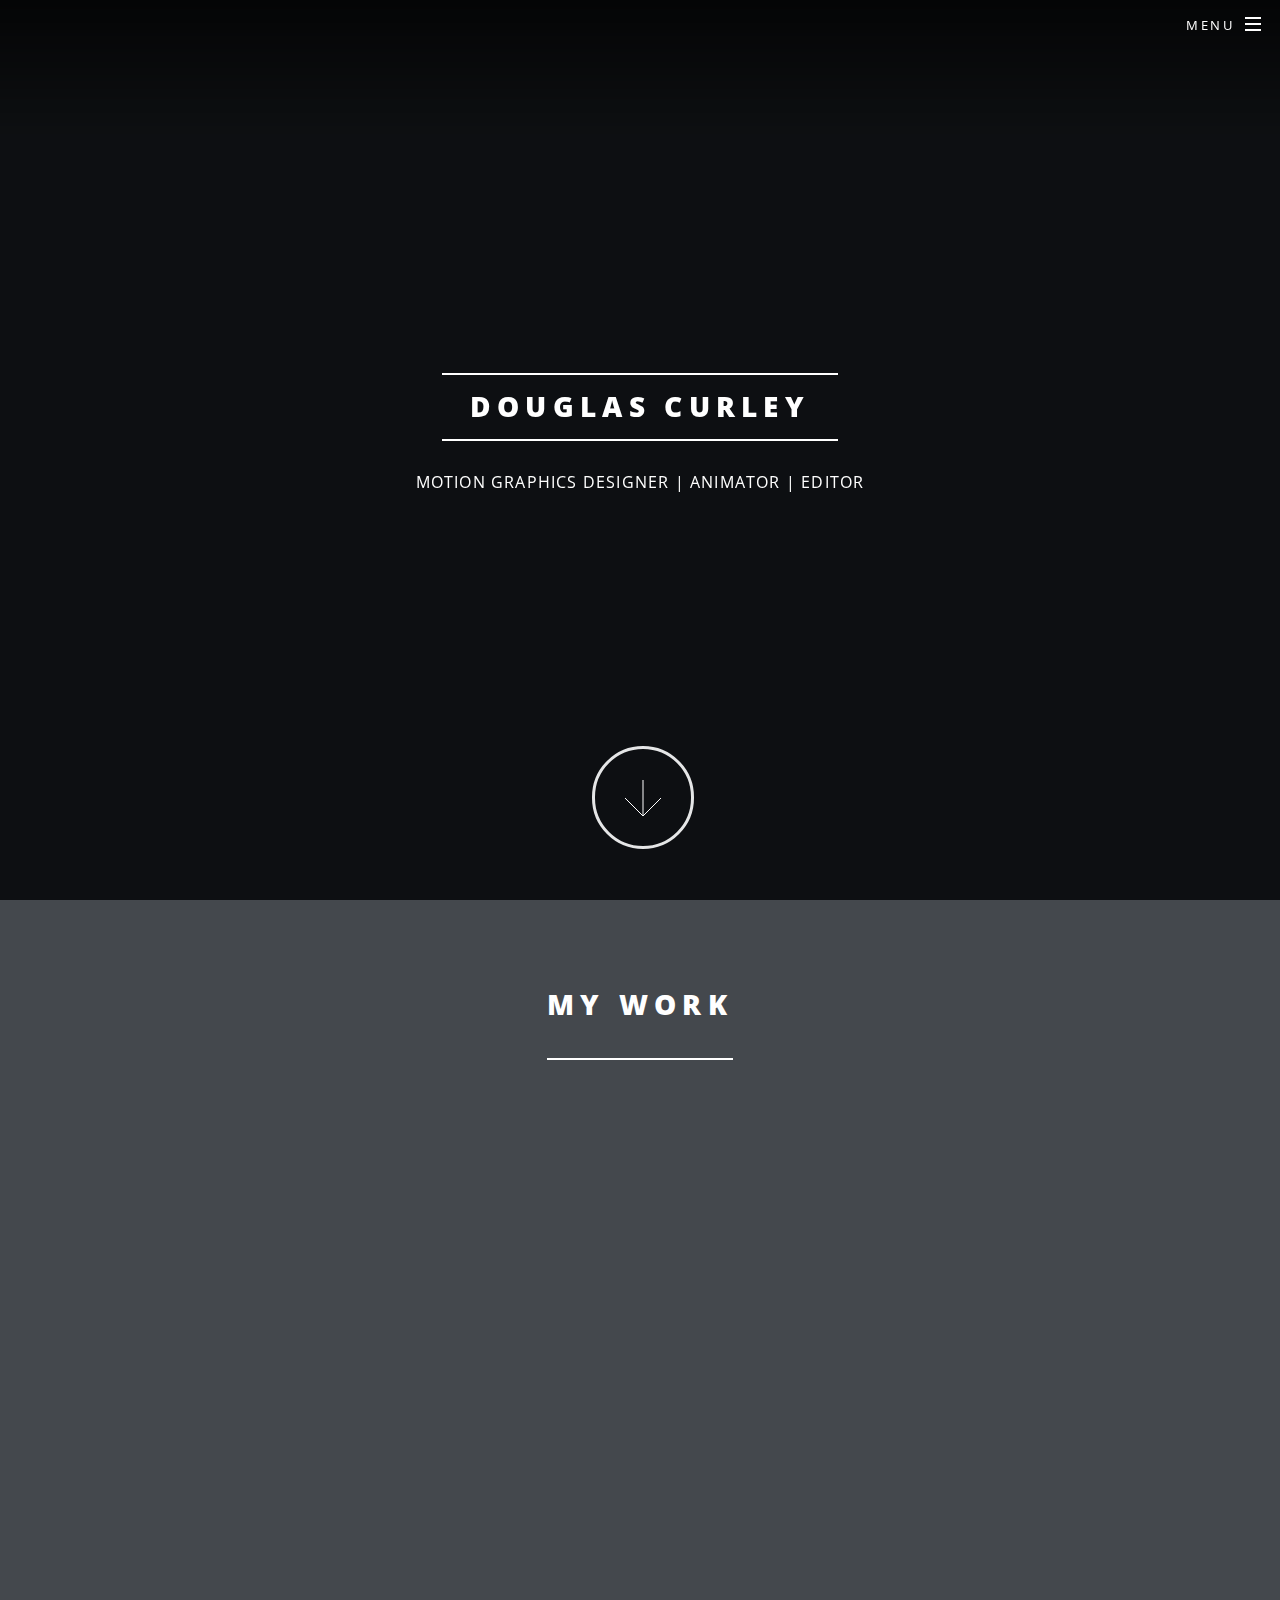
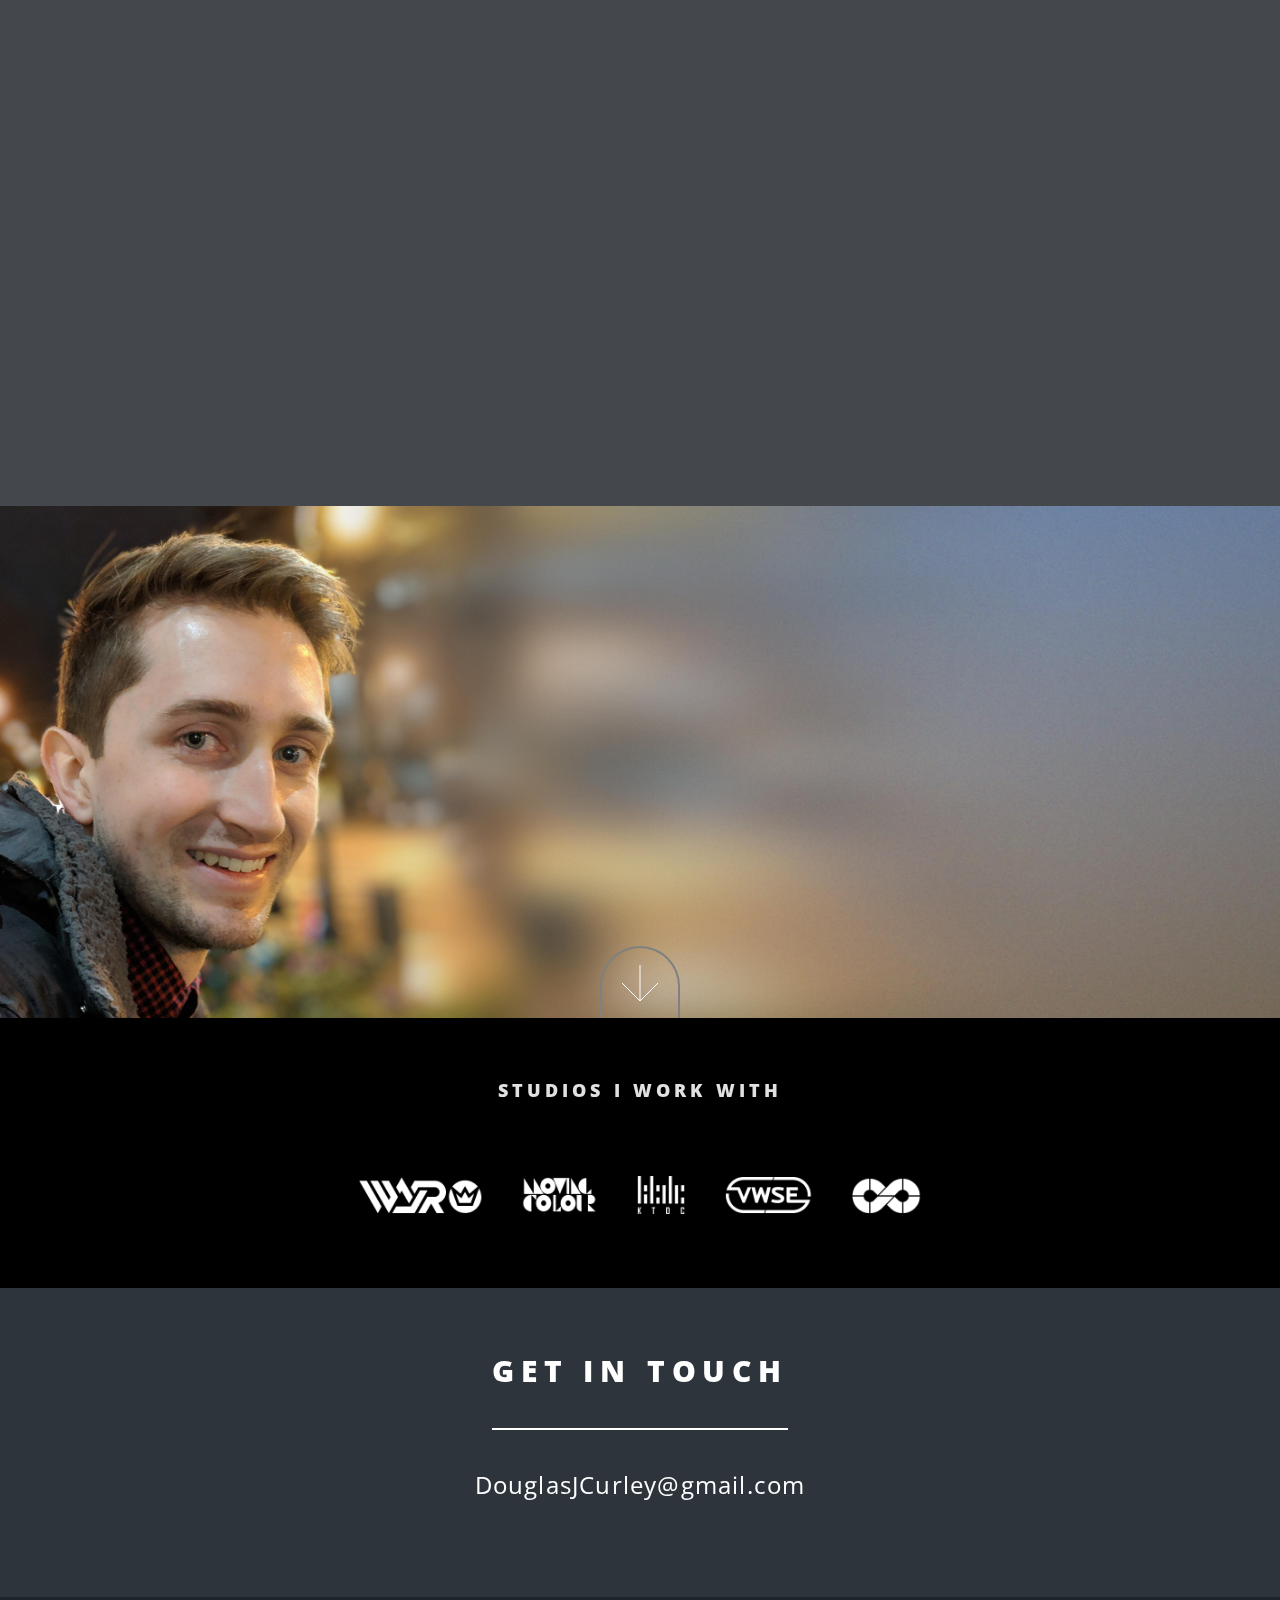
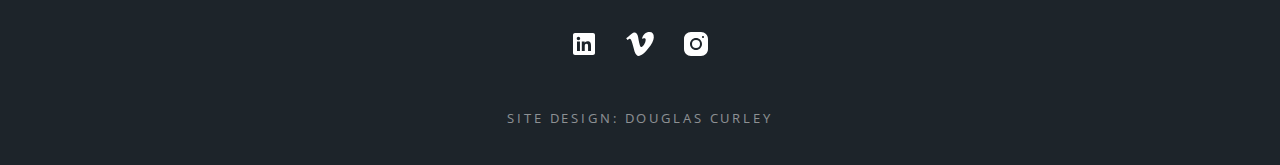
==== index.html @ 55223bf4 "linkedin" ====
<!DOCTYPE HTML>

<html>
	<head>
		<title>Douglas Curley | Motion Graphics Designer</title>
		<meta charset="utf-8" />
		<meta name="viewport" content="width=device-width, initial-scale=1, user-scalable=no" />
		<link href="assets/css/bootstrap.min.css" rel="stylesheet">
		<link href="https://fonts.googleapis.com/css?family=Oswald:700|PT+Sans&display=swap" rel="stylesheet">
		<link href="assets/css/normalize.css" rel="stylesheet">
		<link rel="stylesheet" href="assets/css/main.css" />
		<noscript><link rel="stylesheet" href="assets/css/noscript.css" /></noscript>
	</head>
	<body class="landing is-preload">

		<!-- Page Wrapper -->
			<div id="page-wrapper">
				
				
				<!-- Header -->	
					<header id="header" class="alt">
						<h1>DOUGLAS CURLEY</h1>
						<nav id="nav">
							<ul>
								<li class="special">
									<a href="#menu" class="menuToggle"><span>Menu</span></a>
									<div id="menu">
										<ul>
											<li><a href="#banner">Home</a></li>
											<li><a href="#work">My Work</a></li>
											<li><a href="#one">About Me</a></li>
											<li><a href="#contact">Contact</a></li>
										</ul>
									</div>
								</li>
							</ul>
						</nav>
					</header>

				<!-- Banner -->
		
					<section id="banner">
						<div class="video-container">
						<video id="myVideo" preload="true" muted loop playsinline autoplay>
							<source src="landing-hevc.mp4" type="video/mp4; codecs=hevc">
							<source src="landing.webm" type="video/webm; codecs=vp9">
							<source src="landing.mp4" type="video/mp4; cedecs=avc1">
						</video>
						<div class="overlay"></div></div>
						<div class="inner">	
							<h2>DOUGLAS CURLEY</h2>
							<p>MOTION GRAPHICS DESIGNER | ANIMATOR | EDITOR</p>
						</div>
						<a href="#work" class="more scrolly"></a>
					</section>

				<!-- work -->
					<section id="work" class="main style3 primary">
				<div class="content">
							<header class="major">
								<h2>MY WORK</h2>
								
							</header>
					<!-- Gallery  -->
						<div class="gallery">
							<article class="from-left">
								<a href="https://www.vimeo.com/408315629" data-poptrox="vimeo,800x480" class="image fit"><img src="images/thumbs/reel.jpg" title="Reel" alt=""/>
								<div class="overlay">
									<h5>REEL</h5>
								</div></a>
								
							</article>
							<article class="from-right">
								<a href="https://www.vimeo.com/392286461" data-poptrox="vimeo,800x480" class="image fit"><img src="images/thumbs/kimmel.jpg" title="Jimmy Kimmel Live! Rebrand" alt=""/>
								<div class="overlay">
									<h5>Jimmy Kimmel Live!</br>Rebrand</h5>
								</div></a>
							</article>
							<article class="from-left">
								<a href="assets/videos/DC_CDL_Player Shoot.mp4" data-poptrox="iframe,800x480" class="image fit"><img src="images/thumbs/cod.jpg" title="Call of Duty League Player Shoot" alt="" /><div class="overlay">
									<h5>Call of Duty League</br>Player Shoot</h5>
								</div></a>
							</article>
							<article class="from-right">
								<a href="https://www.vimeo.com/389796894" data-poptrox="vimeo,384x480" class="image fit"><img src="images/thumbs/judy.jpg" title="JUDY" alt="" />
									<div class="overlay">
									<h5>JUDY</h5> 
								</div></a>
								
							</article>
							<article class="from-left">
								<a href="assets/videos/Audible_CMG_Brag.mp4" data-poptrox="iframe,800x480" class="image fit"><img src="images/thumbs/cmg.jpg" title="Audible <q>Call Me God<q>" alt="" /><div class="overlay">
									<h5>Audible</br>"Call Me God"</h5>
								</div></a>
							</article>
							<article class="from-right">
								<a href="assets/videos/DC_FB_Portal.mp4" data-poptrox="iframe,800x480" class="image fit"><img src="images/thumbs/portal.jpg" title="Facebook Portal UI Motion Graphics" alt="" /><div class="overlay">
									<h5>Facebook Portal</h5>
								</div></a>
							</article>
						</div>

						</div>
					</section>

				<!-- One -->
			<section id="one" class="main style2 right dark fullscreen">
				
				<div class="content box style2">
					<header>
						<h2>About Me</h2>
					</header>
					<p>I'm a Los Angeles based freelancer specializing in motion design, 2D & 3D animation, and editing. I've worked with many well-known studios and clients, and have been involved with world-class events. I'm easy to work with and always looking for a new challenge so don't hesitate to reach out for any and all types of work.</p>
				</div>
				<a href="#contact" class="button style2 down anchored">Next</a>
			</section>
			
					<section id="studios" class="wrapper style5 special">
						<div class="inner">
							<header class="major">
								<h3>STUDIOS I WORK WITH</h3>
								</header>
						
								<a href="https://www.weareroyale.com"> <img src="images/WAR.png" alt="We Are Royale"></a>
								<a href="https://www.movingcolour.tv"> <img src="images/MovingColour.png" alt="Moving Coulour"></a>
								<a href="https://www.ktdesignco.com/"> <img src="images/KTDC.png" alt="KT Design"></a>
								<a href="http://www.vanwagner.com/what-we-do/productions"> <img src="images/VWSE.png" alt="VWSE"></a>
								<a href="https://www.substanceglobal.com"> <img src="images/Substance.png" alt="Substance Global"></a>
								
							</div>	 
						
					</section>
				<!-- Footer -->
				<section id="contact" class="wrapper style4 special">
						<div class="inner">
							<header class="major">
								<a href="mailto:DouglasJCurley@gmail.com"><h2>GET IN TOUCH</h2>
								<p><br />DouglasJCurley@gmail.com
									</p> </a>
							</header>
						</div>
					</section>
					<footer id="footer">
						<ul class="icons">
							<li><a href="https://www.linkedin.com/in/douglas-curley-13290741/"> <img src="assets/icons/linkedin.svg"></span></a></li>
							<li><a href="https://www.vimeo.com/showcase/7085211"> <img src="assets/icons/vimeo.svg"></span></a></li>
					<!-- 	<li><a href="#"> <img src="assets/icons/behance.svg"></span></a></li>
							<li><a href="#"> <img src="assets/icons/dribbble.svg"></span></a></li> -->
							<li><a href="https://www.instagram.com/d.j.curley/"> <img src="assets/icons/instagram.svg"></span></a></li>
						</ul>
						<ul class="copyright">
							<li>Site Design: Douglas Curley</li>
						</ul>
					</footer>

			</div>
				
	

<!-- Footer -->
			
					
		<!-- Scripts -->
			<script src="assets/js/jquery.min.js"></script>
			<script src="assets/js/jquery.poptrox.min.js"></script>
			<script src="assets/js/jquery.scrollex.min.js"></script>
			<script src="assets/js/jquery.scrolly.min.js"></script>
			<script src="assets/js/browser.min.js"></script>
			<script src="assets/js/breakpoints.min.js"></script>
			<script src="assets/js/util.js"></script>
			<script src="assets/js/main.js"></script>
			<script src="assets/js/app.js"></script>
			<script src="assets/js/object-fit-videos.js"></script>
			<script src="assets/js/jquery.parallax.js"></script>
			<script src="https://ajax.googleapis.com/ajax/libs/jquery/1.11.0/jquery.min.js"></script>
		


	</body>
</html>
---- assets/css/main.css ----
@import url(fontawesome-all.min.css);
@import url("https://fonts.googleapis.com/css?family=Open+Sans:400,400italic,600,600italic,800,800italic");


html, body, div, span, applet, object,
iframe, h1, h2, h3, h4, h5, h6, p, blockquote,
pre, a, abbr, acronym, address, big, cite,
code, del, dfn, em, img, ins, kbd, q, s, samp,
small, strike, strong, sub, sup, tt, var, b,
u, i, center, dl, dt, dd, ol, ul, li, fieldset,
form, label, legend, table, caption, tbody,
tfoot, thead, tr, th, td, article, aside,
canvas, details, embed, figure, figcaption,
footer, header, hgroup, menu, nav, output, ruby,
section, summary, time, mark, audio, video, studios {
	margin: 0;
	padding: 0;
	border: 0;
	font-size: 100%;
	font: inherit;
	vertical-align: baseline;}

article, aside, details, figcaption, figure,
footer, header, hgroup, menu, nav, section {
	display: block;}

body {
	margin: 0px;
	line-height: 1;
}

ol, ul {
	list-style: none;
}

blockquote, q {
	quotes: none;
}

	blockquote:before, blockquote:after, q:before, q:after {
		content: '';
		content: none;
	}

table {
	border-collapse: collapse;
	border-spacing: 0;
}

body {
	-webkit-text-size-adjust: none;
}

mark {
	background-color: transparent;
	color: inherit;
}

input::-moz-focus-inner {
	border: 0;
	padding: 0;
}

input, select, textarea {
	-moz-appearance: none;
	-webkit-appearance: none;
	-ms-appearance: none;
	appearance: none;
}

/* Basic */

	@-ms-viewport {
		width: device-width;
	}

	html {
		box-sizing: border-box;
	}

	*, *:before, *:after {
		box-sizing: inherit;
	}

	body {
		background: #2D343C;
	}

		body.is-preload *, body.is-preload *:before, body.is-preload *:after {
			-moz-animation: none !important;
			-webkit-animation: none !important;
			-ms-animation: none !important;
			animation: none !important;
			-moz-transition: none !important;
			-webkit-transition: none !important;
			-ms-transition: none !important;
			transition: none !important;
		}

	body, input, select, textarea {
		color: #fff;
		font-family: "Open Sans", Helvetica, sans-serif;
		font-size: 15pt;
		font-weight: 400;
		letter-spacing: 0.075em;
		line-height: 1.65em;
	}

		@media screen and (max-width: 1680px) {

			body, input, select, textarea {
				font-size: 13pt;
			}

		}

		@media screen and (max-width: 1280px) {

			body, input, select, textarea {
				font-size: 12pt;
			}

		}

		@media screen and (max-width: 736px) {

			body, input, select, textarea {
				font-size: 11pt;
				letter-spacing: 0.0375em;
			}

		}

	a {
		-moz-transition: color 0.2s ease, border-bottom-color 0.2s ease;
		-webkit-transition: color 0.2s ease, border-bottom-color 0.2s ease;
		-ms-transition: color 0.2s ease, border-bottom-color 0.2s ease;
		transition: color 0.2s ease, border-bottom-color 0.2s ease;
		color: inherit;
		text-decoration: none;
	}

		a:hover {
			border-bottom-color: transparent;
		}

	strong, b {
		color: #fff;
		font-weight: 600;
	}

	em, i {
		font-style: italic;
	}

	p, h6 {
		margin: 0 0 2em 0;
	}

	h1 {
		color: #fff;
		font-weight: 600;
		font-size: 110%;
		letter-spacing: 0.225em;
		line-height: 1em;
		margin: 0 0 1em 0;
		text-transform: uppercase;
	}

	h2, h3, h4, h5 {
		color: #fff;
		font-weight: 800;
		letter-spacing: 0.225em;
		line-height: 1em;
		margin: 0 0 1em 0;
		text-transform: uppercase;
	}

		h1 a, h2 a, h3 a, h4 a, h5 a {
			color: inherit;
			text-decoration: none;
		}

	h2 {
		font-size: 1.75em;
		line-height: 1.75em;
	}

		@media screen and (max-width: 736px) {

			h2 {
				font-size: 1.1em;
				line-height: 1.65em;
			}

		}

	h3 {
		font-size: 1.15em;
		line-height: 1.75em;
	}

		@media screen and (max-width: 736px) {

			h3 {
				font-size: 1em;
				line-height: 1.65em;
			}

		}

	h4 {
		font-size: 1em;
		line-height: 1.5em;
	}

	h5 {
		font-size: 0.8em;
		line-height: 1.5em;
	}

	sub {
		font-size: 0.8em;
		position: relative;
		top: 0.5em;
	}

	sup {
		font-size: 0.8em;
		position: relative;
		top: -0.5em;
	}

	hr {
		border: 0;
		border-bottom: solid 2px #fff;
		margin: 3em 0;
	}

		hr.major {
			margin: 4.5em 0;
		}

	blockquote {
		border-left: solid 4px #fff;
		font-style: italic;
		margin: 0 0 2em 0;
		padding: 0.5em 0 0.5em 2em;
	}

	code {
		background: rgba(144, 144, 144, 0.25);
		border-radius: 3px;
		font-family: "Courier New", monospace;
		font-size: 0.9em;
		letter-spacing: 0;
		margin: 0 0.25em;
		padding: 0.25em 0.65em;
	}

	pre {
		-webkit-overflow-scrolling: touch;
		font-family: "Courier New", monospace;
		font-size: 0.9em;
		margin: 0 0 2em 0;
	}

		pre code {
			display: block;
			line-height: 1.75em;
			padding: 1em 1.5em;
			overflow-x: auto;
		}

	.align-left {
		text-align: left;
	}

	.align-center {
		text-align: center;
	}

	.align-right {
		text-align: right;
	}

	.scrollingElement {
	  overflow: scroll;
	  position: absolute;
	  top: 213px;
	  left: 0;
	  width: 100vw;
	  height: 100vh;
	  overflow-y: auto;
	}

	.parallax-container {
	  height: 500px;
	  width: 100%;
	}
	.parallax-window {
        min-height: 400px;
        background: transparent;
    }
    
	.parallax {
	  perspective: 1px;
	  height: 100vh;
	  overflow-x: hidden;
	  overflow-y: auto;
	}
	.parallax__layer {
	  position: absolute;
	  top: 0;
	  right: 0;
	  bottom: 0;
	  left: 0;
	}
	.parallax__layer--base {
	  transform: translateZ(0);
	}
	.parallax__layer--back {
	  transform: translateZ(-1px);
	}
/* Row */

	.row {
		display: flex;
		flex-wrap: wrap;
		box-sizing: border-box;
		align-items: stretch;
	}

		.row > * {
			box-sizing: border-box;
		}

		.row.gtr-uniform > * > :last-child {
			margin-bottom: 0;
		}

		.row.aln-left {
			justify-content: flex-start;
		}

		.row.aln-center {
			justify-content: center;
		}

		.row.aln-right {
			justify-content: flex-end;
		}

		.row.aln-top {
			align-items: flex-start;
		}

		.row.aln-middle {
			align-items: center;
		}

		.row.aln-bottom {
			align-items: flex-end;
		}

		.row > .imp {
			order: -1;
		}

		.row > .col-1 {
			width: 8.33333%;
		}

		.row > .off-1 {
			margin-left: 8.33333%;
		}

		.row > .col-2 {
			width: 16.66667%;
		}

		.row > .off-2 {
			margin-left: 16.66667%;
		}

		.row > .col-3 {
			width: 25%;
		}

		.row > .off-3 {
			margin-left: 25%;
		}

		.row > .col-4 {
			width: 33.33333%;
		}

		.row > .off-4 {
			margin-left: 33.33333%;
		}

		.row > .col-5 {
			width: 41.66667%;
		}

		.row > .off-5 {
			margin-left: 41.66667%;
		}

		.row > .col-6 {
			width: 50%;
		}

		.row > .off-6 {
			margin-left: 50%;
		}

		.row > .col-7 {
			width: 58.33333%;
		}

		.row > .off-7 {
			margin-left: 58.33333%;
		}

		.row > .col-8 {
			width: 66.66667%;
		}

		.row > .off-8 {
			margin-left: 66.66667%;
		}

		.row > .col-9 {
			width: 75%;
		}

		.row > .off-9 {
			margin-left: 75%;
		}

		.row > .col-10 {
			width: 83.33333%;
		}

		.row > .off-10 {
			margin-left: 83.33333%;
		}

		.row > .col-11 {
			width: 91.66667%;
		}

		.row > .off-11 {
			margin-left: 91.66667%;
		}

		.row > .col-12 {
			width: 100%;
		}

		.row > .off-12 {
			margin-left: 100%;
		}

		.row.gtr-0 {
			margin-top: 0;
			margin-left: 0em;
		}

			.row.gtr-0 > * {
				padding: 0 0 0 0em;
			}

			.row.gtr-0.gtr-uniform {
				margin-top: 0em;
			}

				.row.gtr-0.gtr-uniform > * {
					padding-top: 0em;
				}

		.row.gtr-25 {
			margin-top: 0;
			margin-left: -0.375em;
		}

			.row.gtr-25 > * {
				padding: 0 0 0 0.375em;
			}

			.row.gtr-25.gtr-uniform {
				margin-top: -0.375em;
			}

				.row.gtr-25.gtr-uniform > * {
					padding-top: 0.375em;
				}

		.row.gtr-50 {
			margin-top: 0;
			margin-left: -0.75em;
		}

			.row.gtr-50 > * {
				padding: 0 0 0 0.75em;
			}

			.row.gtr-50.gtr-uniform {
				margin-top: -0.75em;
			}

				.row.gtr-50.gtr-uniform > * {
					padding-top: 0.75em;
				}

		.row {
			margin-top: 0;
			margin-left: -1.5em;
		}

			.row > * {
				padding: 0 0 0 1.5em;
			}

			.row.gtr-uniform {
				margin-top: -1.5em;
			}

				.row.gtr-uniform > * {
					padding-top: 1.5em;
				}

		.row.gtr-150 {
			margin-top: 0;
			margin-left: -2.25em;
		}

			.row.gtr-150 > * {
				padding: 0 0 0 2.25em;
			}

			.row.gtr-150.gtr-uniform {
				margin-top: -2.25em;
			}

				.row.gtr-150.gtr-uniform > * {
					padding-top: 2.25em;
				}

		.row.gtr-200 {
			margin-top: 0;
			margin-left: -3em;
		}

			.row.gtr-200 > * {
				padding: 0 0 0 3em;
			}

			.row.gtr-200.gtr-uniform {
				margin-top: -3em;
			}

				.row.gtr-200.gtr-uniform > * {
					padding-top: 3em;
				}

		@media screen and (max-width: 1680px) {

			.row {
				display: flex;
				flex-wrap: wrap;
				box-sizing: border-box;
				align-items: stretch;
			}

				.row > * {
					box-sizing: border-box;
				}

				.row.gtr-uniform > * > :last-child {
					margin-bottom: 0;
				}

				.row.aln-left {
					justify-content: flex-start;
				}

				.row.aln-center {
					justify-content: center;
				}

				.row.aln-right {
					justify-content: flex-end;
				}

				.row.aln-top {
					align-items: flex-start;
				}

				.row.aln-middle {
					align-items: center;
				}

				.row.aln-bottom {
					align-items: flex-end;
				}

				.row > .imp-xlarge {
					order: -1;
				}

				.row > .col-1-xlarge {
					width: 8.33333%;
				}

				.row > .off-1-xlarge {
					margin-left: 8.33333%;
				}

				.row > .col-2-xlarge {
					width: 16.66667%;
				}

				.row > .off-2-xlarge {
					margin-left: 16.66667%;
				}

				.row > .col-3-xlarge {
					width: 25%;
				}

				.row > .off-3-xlarge {
					margin-left: 25%;
				}

				.row > .col-4-xlarge {
					width: 33.33333%;
				}

				.row > .off-4-xlarge {
					margin-left: 33.33333%;
				}

				.row > .col-5-xlarge {
					width: 41.66667%;
				}

				.row > .off-5-xlarge {
					margin-left: 41.66667%;
				}

				.row > .col-6-xlarge {
					width: 50%;
				}

				.row > .off-6-xlarge {
					margin-left: 50%;
				}

				.row > .col-7-xlarge {
					width: 58.33333%;
				}

				.row > .off-7-xlarge {
					margin-left: 58.33333%;
				}

				.row > .col-8-xlarge {
					width: 66.66667%;
				}

				.row > .off-8-xlarge {
					margin-left: 66.66667%;
				}

				.row > .col-9-xlarge {
					width: 75%;
				}

				.row > .off-9-xlarge {
					margin-left: 75%;
				}

				.row > .col-10-xlarge {
					width: 83.33333%;
				}

				.row > .off-10-xlarge {
					margin-left: 83.33333%;
				}

				.row > .col-11-xlarge {
					width: 91.66667%;
				}

				.row > .off-11-xlarge {
					margin-left: 91.66667%;
				}

				.row > .col-12-xlarge {
					width: 100%;
				}

				.row > .off-12-xlarge {
					margin-left: 100%;
				}

				.row.gtr-0 {
					margin-top: 0;
					margin-left: 0em;
				}

					.row.gtr-0 > * {
						padding: 0 0 0 0em;
					}

					.row.gtr-0.gtr-uniform {
						margin-top: 0em;
					}

						.row.gtr-0.gtr-uniform > * {
							padding-top: 0em;
						}

				.row.gtr-25 {
					margin-top: 0;
					margin-left: -0.375em;
				}

					.row.gtr-25 > * {
						padding: 0 0 0 0.375em;
					}

					.row.gtr-25.gtr-uniform {
						margin-top: -0.375em;
					}

						.row.gtr-25.gtr-uniform > * {
							padding-top: 0.375em;
						}

				.row.gtr-50 {
					margin-top: 0;
					margin-left: -0.75em;
				}

					.row.gtr-50 > * {
						padding: 0 0 0 0.75em;
					}

					.row.gtr-50.gtr-uniform {
						margin-top: -0.75em;
					}

						.row.gtr-50.gtr-uniform > * {
							padding-top: 0.75em;
						}

				.row {
					margin-top: 0;
					margin-left: -1.5em;
				}

					.row > * {
						padding: 0 0 0 1.5em;
					}

					.row.gtr-uniform {
						margin-top: -1.5em;
					}

						.row.gtr-uniform > * {
							padding-top: 1.5em;
						}

				.row.gtr-150 {
					margin-top: 0;
					margin-left: -2.25em;
				}

					.row.gtr-150 > * {
						padding: 0 0 0 2.25em;
					}

					.row.gtr-150.gtr-uniform {
						margin-top: -2.25em;
					}

						.row.gtr-150.gtr-uniform > * {
							padding-top: 2.25em;
						}

				.row.gtr-200 {
					margin-top: 0;
					margin-left: -3em;
				}

					.row.gtr-200 > * {
						padding: 0 0 0 3em;
					}

					.row.gtr-200.gtr-uniform {
						margin-top: -3em;
					}

						.row.gtr-200.gtr-uniform > * {
							padding-top: 3em;
						}

		}

		@media screen and (max-width: 1280px) {

			.row {
				display: flex;
				flex-wrap: wrap;
				box-sizing: border-box;
				align-items: stretch;
			}

				.row > * {
					box-sizing: border-box;
				}

				.row.gtr-uniform > * > :last-child {
					margin-bottom: 0;
				}

				.row.aln-left {
					justify-content: flex-start;
				}

				.row.aln-center {
					justify-content: center;
				}

				.row.aln-right {
					justify-content: flex-end;
				}

				.row.aln-top {
					align-items: flex-start;
				}

				.row.aln-middle {
					align-items: center;
				}

				.row.aln-bottom {
					align-items: flex-end;
				}

				.row > .imp-large {
					order: -1;
				}

				.row > .col-1-large {
					width: 8.33333%;
				}

				.row > .off-1-large {
					margin-left: 8.33333%;
				}

				.row > .col-2-large {
					width: 16.66667%;
				}

				.row > .off-2-large {
					margin-left: 16.66667%;
				}

				.row > .col-3-large {
					width: 25%;
				}

				.row > .off-3-large {
					margin-left: 25%;
				}

				.row > .col-4-large {
					width: 33.33333%;
				}

				.row > .off-4-large {
					margin-left: 33.33333%;
				}

				.row > .col-5-large {
					width: 41.66667%;
				}

				.row > .off-5-large {
					margin-left: 41.66667%;
				}

				.row > .col-6-large {
					width: 50%;
				}

				.row > .off-6-large {
					margin-left: 50%;
				}

				.row > .col-7-large {
					width: 58.33333%;
				}

				.row > .off-7-large {
					margin-left: 58.33333%;
				}

				.row > .col-8-large {
					width: 66.66667%;
				}

				.row > .off-8-large {
					margin-left: 66.66667%;
				}

				.row > .col-9-large {
					width: 75%;
				}

				.row > .off-9-large {
					margin-left: 75%;
				}

				.row > .col-10-large {
					width: 83.33333%;
				}

				.row > .off-10-large {
					margin-left: 83.33333%;
				}

				.row > .col-11-large {
					width: 91.66667%;
				}

				.row > .off-11-large {
					margin-left: 91.66667%;
				}

				.row > .col-12-large {
					width: 100%;
				}

				.row > .off-12-large {
					margin-left: 100%;
				}

				.row.gtr-0 {
					margin-top: 0;
					margin-left: 0em;
				}

					.row.gtr-0 > * {
						padding: 0 0 0 0em;
					}

					.row.gtr-0.gtr-uniform {
						margin-top: 0em;
					}

						.row.gtr-0.gtr-uniform > * {
							padding-top: 0em;
						}

				.row.gtr-25 {
					margin-top: 0;
					margin-left: -0.375em;
				}

					.row.gtr-25 > * {
						padding: 0 0 0 0.375em;
					}

					.row.gtr-25.gtr-uniform {
						margin-top: -0.375em;
					}

						.row.gtr-25.gtr-uniform > * {
							padding-top: 0.375em;
						}

				.row.gtr-50 {
					margin-top: 0;
					margin-left: -0.75em;
				}

					.row.gtr-50 > * {
						padding: 0 0 0 0.75em;
					}

					.row.gtr-50.gtr-uniform {
						margin-top: -0.75em;
					}

						.row.gtr-50.gtr-uniform > * {
							padding-top: 0.75em;
						}

				.row {
					margin-top: 0;
					margin-left: -1.5em;
				}

					.row > * {
						padding: 0 0 0 1.5em;
					}

					.row.gtr-uniform {
						margin-top: -1.5em;
					}

						.row.gtr-uniform > * {
							padding-top: 1.5em;
						}

				.row.gtr-150 {
					margin-top: 0;
					margin-left: -2.25em;
				}

					.row.gtr-150 > * {
						padding: 0 0 0 2.25em;
					}

					.row.gtr-150.gtr-uniform {
						margin-top: -2.25em;
					}

						.row.gtr-150.gtr-uniform > * {
							padding-top: 2.25em;
						}

				.row.gtr-200 {
					margin-top: 0;
					margin-left: -3em;
				}

					.row.gtr-200 > * {
						padding: 0 0 0 3em;
					}

					.row.gtr-200.gtr-uniform {
						margin-top: -3em;
					}

						.row.gtr-200.gtr-uniform > * {
							padding-top: 3em;
						}

		}

		@media screen and (max-width: 980px) {

			.row {
				display: flex;
				flex-wrap: wrap;
				box-sizing: border-box;
				align-items: stretch;
			}

				.row > * {
					box-sizing: border-box;
				}

				.row.gtr-uniform > * > :last-child {
					margin-bottom: 0;
				}

				.row.aln-left {
					justify-content: flex-start;
				}

				.row.aln-center {
					justify-content: center;
				}

				.row.aln-right {
					justify-content: flex-end;
				}

				.row.aln-top {
					align-items: flex-start;
				}

				.row.aln-middle {
					align-items: center;
				}

				.row.aln-bottom {
					align-items: flex-end;
				}

				.row > .imp-medium {
					order: -1;
				}

				.row > .col-1-medium {
					width: 8.33333%;
				}

				.row > .off-1-medium {
					margin-left: 8.33333%;
				}

				.row > .col-2-medium {
					width: 16.66667%;
				}

				.row > .off-2-medium {
					margin-left: 16.66667%;
				}

				.row > .col-3-medium {
					width: 25%;
				}

				.row > .off-3-medium {
					margin-left: 25%;
				}

				.row > .col-4-medium {
					width: 33.33333%;
				}

				.row > .off-4-medium {
					margin-left: 33.33333%;
				}

				.row > .col-5-medium {
					width: 41.66667%;
				}

				.row > .off-5-medium {
					margin-left: 41.66667%;
				}

				.row > .col-6-medium {
					width: 50%;
				}

				.row > .off-6-medium {
					margin-left: 50%;
				}

				.row > .col-7-medium {
					width: 58.33333%;
				}

				.row > .off-7-medium {
					margin-left: 58.33333%;
				}

				.row > .col-8-medium {
					width: 66.66667%;
				}

				.row > .off-8-medium {
					margin-left: 66.66667%;
				}

				.row > .col-9-medium {
					width: 75%;
				}

				.row > .off-9-medium {
					margin-left: 75%;
				}

				.row > .col-10-medium {
					width: 83.33333%;
				}

				.row > .off-10-medium {
					margin-left: 83.33333%;
				}

				.row > .col-11-medium {
					width: 91.66667%;
				}

				.row > .off-11-medium {
					margin-left: 91.66667%;
				}

				.row > .col-12-medium {
					width: 100%;
				}

				.row > .off-12-medium {
					margin-left: 100%;
				}

				.row.gtr-0 {
					margin-top: 0;
					margin-left: 0em;
				}

					.row.gtr-0 > * {
						padding: 0 0 0 0em;
					}

					.row.gtr-0.gtr-uniform {
						margin-top: 0em;
					}

						.row.gtr-0.gtr-uniform > * {
							padding-top: 0em;
						}

				.row.gtr-25 {
					margin-top: 0;
					margin-left: -0.375em;
				}

					.row.gtr-25 > * {
						padding: 0 0 0 0.375em;
					}

					.row.gtr-25.gtr-uniform {
						margin-top: -0.375em;
					}

						.row.gtr-25.gtr-uniform > * {
							padding-top: 0.375em;
						}

				.row.gtr-50 {
					margin-top: 0;
					margin-left: -0.75em;
				}

					.row.gtr-50 > * {
						padding: 0 0 0 0.75em;
					}

					.row.gtr-50.gtr-uniform {
						margin-top: -0.75em;
					}

						.row.gtr-50.gtr-uniform > * {
							padding-top: 0.75em;
						}

				.row {
					margin-top: 0;
					margin-left: -1.5em;
				}

					.row > * {
						padding: 0 0 0 1.5em;
					}

					.row.gtr-uniform {
						margin-top: -1.5em;
					}

						.row.gtr-uniform > * {
							padding-top: 1.5em;
						}

				.row.gtr-150 {
					margin-top: 0;
					margin-left: -2.25em;
				}

					.row.gtr-150 > * {
						padding: 0 0 0 2.25em;
					}

					.row.gtr-150.gtr-uniform {
						margin-top: -2.25em;
					}

						.row.gtr-150.gtr-uniform > * {
							padding-top: 2.25em;
						}

				.row.gtr-200 {
					margin-top: 0;
					margin-left: -3em;
				}

					.row.gtr-200 > * {
						padding: 0 0 0 3em;
					}

					.row.gtr-200.gtr-uniform {
						margin-top: -3em;
					}

						.row.gtr-200.gtr-uniform > * {
							padding-top: 3em;
						}

		}

		@media screen and (max-width: 736px) {

			.row {
				display: flex;
				flex-wrap: wrap;
				box-sizing: border-box;
				align-items: stretch;
			}

				.row > * {
					box-sizing: border-box;
				}

				.row.gtr-uniform > * > :last-child {
					margin-bottom: 0;
				}

				.row.aln-left {
					justify-content: flex-start;
				}

				.row.aln-center {
					justify-content: center;
				}

				.row.aln-right {
					justify-content: flex-end;
				}

				.row.aln-top {
					align-items: flex-start;
				}

				.row.aln-middle {
					align-items: center;
				}

				.row.aln-bottom {
					align-items: flex-end;
				}

				.row > .imp-small {
					order: -1;
				}

				.row > .col-1-small {
					width: 8.33333%;
				}

				.row > .off-1-small {
					margin-left: 8.33333%;
				}

				.row > .col-2-small {
					width: 16.66667%;
				}

				.row > .off-2-small {
					margin-left: 16.66667%;
				}
			

				.row > .col-3-small {
					width: 25%;
				}

				.row > .off-3-small {
					margin-left: 25%;
				}

				.row > .col-4-small {
					width: 33.33333%;
				}

				.row > .off-4-small {
					margin-left: 33.33333%;
				}

				.row > .col-5-small {
					width: 41.66667%;
				}

				.row > .off-5-small {
					margin-left: 41.66667%;
				}

				.row > .col-6-small {
					width: 50%;
				}

				.row > .off-6-small {
					margin-left: 50%;
				}

				.row > .col-7-small {
					width: 58.33333%;
				}

				.row > .off-7-small {
					margin-left: 58.33333%;
				}

				.row > .col-8-small {
					width: 66.66667%;
				}

				.row > .off-8-small {
					margin-left: 66.66667%;
				}

				.row > .col-9-small {
					width: 75%;
				}

				.row > .off-9-small {
					margin-left: 75%;
				}

				.row > .col-10-small {
					width: 83.33333%;
				}

				.row > .off-10-small {
					margin-left: 83.33333%;
				}

				.row > .col-11-small {
					width: 91.66667%;
				}

				.row > .off-11-small {
					margin-left: 91.66667%;
				}

				.row > .col-12-small {
					width: 100%;
				}

				.row > .off-12-small {
					margin-left: 100%;
				}

				.row.gtr-0 {
					margin-top: 0;
					margin-left: 0em;
				}

					.row.gtr-0 > * {
						padding: 0 0 0 0em;
					}

					.row.gtr-0.gtr-uniform {
						margin-top: 0em;
					}

						.row.gtr-0.gtr-uniform > * {
							padding-top: 0em;
						}

				.row.gtr-25 {
					margin-top: 0;
					margin-left: -0.375em;
				}

					.row.gtr-25 > * {
						padding: 0 0 0 0.375em;
					}

					.row.gtr-25.gtr-uniform {
						margin-top: -0.375em;
					}

						.row.gtr-25.gtr-uniform > * {
							padding-top: 0.375em;
						}

				.row.gtr-50 {
					margin-top: 0;
					margin-left: -0.75em;
				}

					.row.gtr-50 > * {
						padding: 0 0 0 0.75em;
					}

					.row.gtr-50.gtr-uniform {
						margin-top: -0.75em;
					}

						.row.gtr-50.gtr-uniform > * {
							padding-top: 0.75em;
						}

				.row {
					margin-top: 0;
					margin-left: -1.5em;
				}

					.row > * {
						padding: 0 0 0 1.5em;
					}

					.row.gtr-uniform {
						margin-top: -1.5em;
					}

						.row.gtr-uniform > * {
							padding-top: 1.5em;
						}

				.row.gtr-150 {
					margin-top: 0;
					margin-left: -2.25em;
				}

					.row.gtr-150 > * {
						padding: 0 0 0 2.25em;
					}

					.row.gtr-150.gtr-uniform {
						margin-top: -2.25em;
					}

						.row.gtr-150.gtr-uniform > * {
							padding-top: 2.25em;
						}

				.row.gtr-200 {
					margin-top: 0;
					margin-left: -3em;
				}

					.row.gtr-200 > * {
						padding: 0 0 0 3em;
					}

					.row.gtr-200.gtr-uniform {
						margin-top: -3em;
					}

						.row.gtr-200.gtr-uniform > * {
							padding-top: 3em;
						}

		}

		@media screen and (max-width: 480px) {

			.row {
				display: flex;
				flex-wrap: wrap;
				box-sizing: border-box;
				align-items: stretch;
			}

				.row > * {
					box-sizing: border-box;
				}

				.row.gtr-uniform > * > :last-child {
					margin-bottom: 0;
				}

				.row.aln-left {
					justify-content: flex-start;
				}

				.row.aln-center {
					justify-content: center;
				}

				.row.aln-right {
					justify-content: flex-end;
				}

				.row.aln-top {
					align-items: flex-start;
				}

				.row.aln-middle {
					align-items: center;
				}

				.row.aln-bottom {
					align-items: flex-end;
				}

				.row > .imp-xsmall {
					order: -1;
				}

				.row > .col-1-xsmall {
					width: 8.33333%;
				}

				.row > .off-1-xsmall {
					margin-left: 8.33333%;
				}

				.row > .col-2-xsmall {
					width: 16.66667%;
				}

				.row > .off-2-xsmall {
					margin-left: 16.66667%;
				}

				.row > .col-3-xsmall {
					width: 25%;
				}

				.row > .off-3-xsmall {
					margin-left: 25%;
				}

				.row > .col-4-xsmall {
					width: 33.33333%;
				}

				.row > .off-4-xsmall {
					margin-left: 33.33333%;
				}

				.row > .col-5-xsmall {
					width: 41.66667%;
				}

				.row > .off-5-xsmall {
					margin-left: 41.66667%;
				}

				.row > .col-6-xsmall {
					width: 50%;
				}

				.row > .off-6-xsmall {
					margin-left: 50%;
				}

				.row > .col-7-xsmall {
					width: 58.33333%;
				}

				.row > .off-7-xsmall {
					margin-left: 58.33333%;
				}

				.row > .col-8-xsmall {
					width: 66.66667%;
				}

				.row > .off-8-xsmall {
					margin-left: 66.66667%;
				}

				.row > .col-9-xsmall {
					width: 75%;
				}

				.row > .off-9-xsmall {
					margin-left: 75%;
				}

				.row > .col-10-xsmall {
					width: 83.33333%;
				}

				.row > .off-10-xsmall {
					margin-left: 83.33333%;
				}

				.row > .col-11-xsmall {
					width: 91.66667%;
				}

				.row > .off-11-xsmall {
					margin-left: 91.66667%;
				}

				.row > .col-12-xsmall {
					width: 100%;
				}

				.row > .off-12-xsmall {
					margin-left: 100%;
				}

				.row.gtr-0 {
					margin-top: 0;
					margin-left: 0em;
				}

					.row.gtr-0 > * {
						padding: 0 0 0 0em;
					}

					.row.gtr-0.gtr-uniform {
						margin-top: 0em;
					}

						.row.gtr-0.gtr-uniform > * {
							padding-top: 0em;
						}

				.row.gtr-25 {
					margin-top: 0;
					margin-left: -0.375em;
				}

					.row.gtr-25 > * {
						padding: 0 0 0 0.375em;
					}

					.row.gtr-25.gtr-uniform {
						margin-top: -0.375em;
					}

						.row.gtr-25.gtr-uniform > * {
							padding-top: 0.375em;
						}

				.row.gtr-50 {
					margin-top: 0;
					margin-left: -0.75em;
				}

					.row.gtr-50 > * {
						padding: 0 0 0 0.75em;
					}

					.row.gtr-50.gtr-uniform {
						margin-top: -0.75em;
					}

						.row.gtr-50.gtr-uniform > * {
							padding-top: 0.75em;
						}

				.row {
					margin-top: 0;
					margin-left: -1.5em;
				}

					.row > * {
						padding: 0 0 0 1.5em;
					}

					.row.gtr-uniform {
						margin-top: -1.5em;
					}

						.row.gtr-uniform > * {
							padding-top: 1.5em;
						}

				.row.gtr-150 {
					margin-top: 0;
					margin-left: -2.25em;
				}

					.row.gtr-150 > * {
						padding: 0 0 0 2.25em;
					}

					.row.gtr-150.gtr-uniform {
						margin-top: -2.25em;
					}

						.row.gtr-150.gtr-uniform > * {
							padding-top: 2.25em;
						}

				.row.gtr-200 {
					margin-top: 0;
					margin-left: -3em;
				}

					.row.gtr-200 > * {
						padding: 0 0 0 3em;
					}

					.row.gtr-200.gtr-uniform {
						margin-top: -3em;
					}

						.row.gtr-200.gtr-uniform > * {
							padding-top: 3em;
						}

		}

/* Section/Article */

	section.special, article.special {
		text-align: center;


	}

	header p {
		color: rgba(255, 255, 255, 0.5);
		position: relative;
		top: -0.25em;
	}

	header h3 + p {
		font-size: 1.1em;
	}

	header h4 + p,
	header h5 + p,
	header h6 + p {
		font-size: 0.9em;
	}

	header.major {
		margin: 0 0 3em 0;
	}

		header.major h2, header.major h3, header.major h4, header.major h5 {
			border-bottom: solid 2px #fff;
			display: inline-block;
			padding-bottom: 1em;
			position: relative;
		}

			header.major h2:after, header.major h3:after, header.major h4:after, header.major h5:after {
				content: '';
				display: block;
				height: 1px;
			}

		header.major p, header.major h6 {
			color: #fff;
			top: 0;
		}

		@media screen and (max-width: 736px) {

			header.major {
				margin: 0 0 2em 0;
			}

		}

	@media screen and (max-width: 980px) {

		header br {
			display: none;
		}

	}

/* Form */

	form {
		margin: 0 0 2em 0;
	}

	label {
		color: #fff;
		display: block;
		font-size: 0.9em;
		font-weight: 600;
		margin: 0 0 1em 0;
	}

	input[type="text"],
	input[type="password"],
	input[type="email"],
	select,
	textarea {
		-moz-appearance: none;
		-webkit-appearance: none;
		-ms-appearance: none;
		appearance: none;
		background-color: rgba(144, 144, 144, 0.25);
		border-radius: 3px;
		border: none;
		color: inherit;
		display: block;
		outline: 0;
		padding: 0 1em;
		text-decoration: none;
		width: 100%;
	}

		input[type="text"]:invalid,
		input[type="password"]:invalid,
		input[type="email"]:invalid,
		select:invalid,
		textarea:invalid {
			box-shadow: none;
		}

		input[type="text"]:focus,
		input[type="password"]:focus,
		input[type="email"]:focus,
		select:focus,
		textarea:focus {
			box-shadow: 0 0 0 2px #21b2a6;
		}

	select {
		background-size: 1.25em;
		background-repeat: no-repeat;
		background-position: calc(100% - 1em) center;
		height: 2.75em;
		padding-right: 2.75em;
		text-overflow: ellipsis;
	}

		select:focus::-ms-value {
			background-color: transparent;
		}

		select::-ms-expand {
			display: none;
		}

	input[type="text"],
	input[type="password"],
	input[type="email"],
	select {
		height: 2.75em;
	}

	textarea {
		padding: 0.75em 1em;
	}

	input[type="checkbox"],
	input[type="radio"] {
		-moz-appearance: none;
		-webkit-appearance: none;
		-ms-appearance: none;
		appearance: none;
		display: block;
		float: left;
		margin-right: -2em;
		opacity: 0;
		width: 1em;
		z-index: -1;
	}

		input[type="checkbox"] + label,
		input[type="radio"] + label {
			text-decoration: none;
			color: #fff;
			cursor: pointer;
			display: inline-block;
			font-size: 1em;
			font-weight: 400;
			padding-left: 2.4em;
			padding-right: 0.75em;
			position: relative;
		}

			input[type="checkbox"] + label:before,
			input[type="radio"] + label:before {
				-moz-osx-font-smoothing: grayscale;
				-webkit-font-smoothing: antialiased;
				display: inline-block;
				font-style: normal;
				font-variant: normal;
				text-rendering: auto;
				line-height: 1;
				text-transform: none !important;
				font-family: 'Font Awesome 5 Free';
				font-weight: 900;
			}

			input[type="checkbox"] + label:before,
			input[type="radio"] + label:before {
				background: rgba(144, 144, 144, 0.25);
				border-radius: 3px;
				content: '';
				display: inline-block;
				font-size: 0.8em;
				height: 2.0625em;
				left: 0;
				line-height: 2.0625em;
				position: absolute;
				text-align: center;
				top: 0;
				width: 2.0625em;
			}

		input[type="checkbox"]:checked + label:before,
		input[type="radio"]:checked + label:before {
			background: #2e3842;
			color: #fff;
			content: '\f00c';
		}

		input[type="checkbox"]:focus + label:before,
		input[type="radio"]:focus + label:before {
			box-shadow: 0 0 0 2px #21b2a6;
		}

	input[type="checkbox"] + label:before {
		border-radius: 3px;
	}

	input[type="radio"] + label:before {
		border-radius: 100%;
	}

	::-webkit-input-placeholder {
		color: rgba(255, 255, 255, 0.5) !important;
		opacity: 1.0;
	}

	:-moz-placeholder {
		color: rgba(255, 255, 255, 0.5) !important;
		opacity: 1.0;
	}

	::-moz-placeholder {
		color: rgba(255, 255, 255, 0.5) !important;
		opacity: 1.0;
	}

	:-ms-input-placeholder {
		color: rgba(255, 255, 255, 0.5) !important;
		opacity: 1.0;
	}

/* Box */

	.box {
		border-radius: 3px;
		border: solid 2px #fff;
		margin-bottom: 2em;
		padding: 1.5em;
		max-height: 80%;
	}

		.box > :last-child,
		.box > :last-child > :last-child,
		.box > :last-child > :last-child > :last-child {
			margin-bottom: 0;
		}

		.box.alt {
			border: 0;
			border-radius: 0;
			padding: 0;
		}

/* Icon */

	.icon {
		text-decoration: none;
		position: relative;
	}

		.icon:before {
			-moz-osx-font-smoothing: grayscale;
			-webkit-font-smoothing: antialiased;
			display: inline-block;
			font-style: normal;
			font-variant: normal;
			text-rendering: auto;
			line-height: 1;
			text-transform: none !important;
			font-family: 'Font Awesome 5 Free';
			font-weight: 400;
		}

		.icon:before {
			line-height: inherit;
		}

		.icon > .label {
			display: none;
		}

		.icon.solid:before {
			font-weight: 900;
		}

		.icon.brands:before {
			font-family: 'Font Awesome 5 Brands';
		}

		.icon.major {
			-moz-transform: rotate(-45deg);
			-webkit-transform: rotate(-45deg);
			-ms-transform: rotate(-45deg);
			transform: rotate(-45deg);
			border-radius: 3px;
			border: solid 2px #fff;
			display: inline-block;
			font-size: 1.35em;
			height: calc(3em + 2px);
			line-height: 3em;
			text-align: center;
			width: calc(3em + 2px);
		}

			.icon.major:before {
				-moz-transform: rotate(45deg);
				-webkit-transform: rotate(45deg);
				-ms-transform: rotate(45deg);
				transform: rotate(45deg);
				display: inline-block;
				font-size: 1.5em;
			}

			@media screen and (max-width: 736px) {

				.icon.major {
					font-size: 1em;
				}

			}

		.icon.style1 {
			color: #00ffcc;
		}

		.icon.style2 {
			color: #00f0ff;
		}

		.icon.style3 {
			color: #76ddff;
		}

/* Image */

	.image {
		position: relative;
		display: inline-block;
	}

		.image:before {
			content: '';
			position: absolute;
			left: 0;
			top: 0;
			width: 100%;
			height: 100%;
		}

		.image img {
			width: 98%;
		}

		.image.featured {
			display: block;
			width: 100%;
			margin: 0 0 2em 0;
		}

		.image.fit {
			display: block;
			width: 100%;
		}

		.image.left {
			float: left;
			margin: 0 2em 2em 0;
		}

		.image.centered {
			display: block;
			margin: 0 0 2em 0;
		}

			.image.centered img {
				margin: 0 auto;
				width: auto;
			}

/* List */

	ol {
		list-style: decimal;
		margin: 0 0 2em 0;
		padding-left: 1.25em;
	}

		ol li {
			padding-left: 0.25em;
		}

	ul {
		list-style: disc;
		margin: 0 0 2em 0;
		padding-left: 1em;
	}

		ul li {
			padding-left: 0.5em;
		}

		ul.alt {
			list-style: none;
			padding-left: 0;
		}

			ul.alt li {
				border-top: solid 1px #fff;
				padding: 0.5em 0;
			}

				ul.alt li:first-child {
					border-top: 0;
					padding-top: 0;
				}

	dl {
		margin: 0 0 2em 0;
	}



/* Actions */

	ul.actions {
		display: -moz-flex;
		display: -webkit-flex;
		display: -ms-flex;
		display: flex;
		cursor: default;
		list-style: none;
		margin-left: -1em;
		padding-left: 0;
	}

		ul.actions li {
			padding: 0 0 0 1em;
			vertical-align: middle;
		}

		ul.actions.special {
			-moz-justify-content: center;
			-webkit-justify-content: center;
			-ms-justify-content: center;
			justify-content: center;
			width: 100%;
			margin-left: 0;
		}

			ul.actions.special li:first-child {
				padding-left: 0;
			}

		ul.actions.stacked {
			-moz-flex-direction: column;
			-webkit-flex-direction: column;
			-ms-flex-direction: column;
			flex-direction: column;
			margin-left: 0;
		}

			ul.actions.stacked li {
				padding: 1.3em 0 0 0;
			}

				ul.actions.stacked li:first-child {
					padding-top: 0;
				}

		ul.actions.fit {
			width: calc(100% + 1em);
		}

			ul.actions.fit li {
				-moz-flex-grow: 1;
				-webkit-flex-grow: 1;
				-ms-flex-grow: 1;
				flex-grow: 1;
				-moz-flex-shrink: 1;
				-webkit-flex-shrink: 1;
				-ms-flex-shrink: 1;
				flex-shrink: 1;
				width: 100%;
			}

				ul.actions.fit li > * {
					width: 100%;
				}

			ul.actions.fit.stacked {
				width: 100%;
			}

		@media screen and (max-width: 480px) {

			ul.actions:not(.fixed) {
				-moz-flex-direction: column;
				-webkit-flex-direction: column;
				-ms-flex-direction: column;
				flex-direction: column;
				margin-left: 0;
				width: 100% !important;
			}

				ul.actions:not(.fixed) li {
					-moz-flex-grow: 1;
					-webkit-flex-grow: 1;
					-ms-flex-grow: 1;
					flex-grow: 1;
					-moz-flex-shrink: 1;
					-webkit-flex-shrink: 1;
					-ms-flex-shrink: 1;
					flex-shrink: 1;
					padding: 1em 0 0 0;
					text-align: center;
					width: 100%;
				}

					ul.actions:not(.fixed) li > * {
						width: 100%;
					}

					ul.actions:not(.fixed) li:first-child {
						padding-top: 0;
					}

					ul.actions:not(.fixed) li input[type="submit"],
					ul.actions:not(.fixed) li input[type="reset"],
					ul.actions:not(.fixed) li input[type="button"],
					ul.actions:not(.fixed) li button,
					ul.actions:not(.fixed) li .button {
						width: 100%;
					}

						ul.actions:not(.fixed) li input[type="submit"].icon:before,
						ul.actions:not(.fixed) li input[type="reset"].icon:before,
						ul.actions:not(.fixed) li input[type="button"].icon:before,
						ul.actions:not(.fixed) li button.icon:before,
						ul.actions:not(.fixed) li .button.icon:before {
							margin-left: -0.5rem;
						}

		}

/* Icons */

	ul.icons {
		align-items: center;
		cursor: default;
		list-style: none;
		padding-left: 0;
	}

		ul.icons li {
			display: inline-block;
			padding: 0 1em 0 0;
		}

			ul.icons li:last-child {
				padding-right: 0 !important;
			}

		ul.icons.major {
			padding: 1em 0;
		}

			ul.icons.major li {
				padding-right: 3.5em;
			}

				@media screen and (max-width: 736px) {

					ul.icons.major li {
						padding: 0 1em !important;
					}

				}

/* Table */

	.table-wrapper {
		-webkit-overflow-scrolling: touch;
		overflow-x: auto;
	}

	table {
		margin: 0 0 2em 0;
		width: 100%;
	}

		table tbody tr {
			border: solid 1px #fff;
			border-left: 0;
			border-right: 0;
		}

			table tbody tr:nth-child(2n + 1) {
				background-color: rgba(144, 144, 144, 0.25);
			}

		table td {
			padding: 0.75em 0.75em;
		}

		table th {
			color: #fff;
			font-size: 0.9em;
			font-weight: 600;
			padding: 0 0.75em 0.75em 0.75em;
			text-align: left;
		}

		table thead {
			border-bottom: solid 2px #fff;
		}

		table tfoot {
			border-top: solid 2px #fff;
		}

		table.alt {
			border-collapse: separate;
		}

			table.alt tbody tr td {
				border: solid 1px #fff;
				border-left-width: 0;
				border-top-width: 0;
			}

				table.alt tbody tr td:first-child {
					border-left-width: 1px;
				}

			table.alt tbody tr:first-child td {
				border-top-width: 1px;
			}

			table.alt thead {
				border-bottom: 0;
			}

			table.alt tfoot {
				border-top: 0;
			}

/* Box */

	.box {
		background: #DADADA;
		color: #39454b;
		padding: 2em;	
	}

		.box > :last-child {
			margin-bottom: 0;
		}

		.box.style2 {
			padding: 3.5em 2.5em 3.5em 2.5em;
		}

		@media screen and (max-width: 736px) {

			.box {
				padding: 1em;
			}

				.box.style2 {
					padding: 1.5em 1.25em 1.5em 1.25em;
					background-color: rgba(255, 255, 255, 0.9);
				}

		}


/* Button */

	input[type="button"],
	input[type="submit"],
	input[type="reset"],
	.button,
	button {
		-moz-appearance: none;
		-webkit-appearance: none;
		-ms-appearance: none;
		appearance: none;
		-moz-transition: background-color 0.2s ease-in-out;
		-webkit-transition: background-color 0.2s ease-in-out;
		-ms-transition: background-color 0.2s ease-in-out;
		transition: background-color 0.2s ease-in-out;
		background-color: #98c593;
		border: 0;
		border-radius: 3.5em;
		color: #ffffff;
		cursor: pointer;
		display: inline-block;
		height: 3.5em;
		line-height: 3.5em;
		outline: 0;
		padding: 0 2em 0 2em;
		position: relative;
		text-align: center;
		text-decoration: none;
	}

		input[type="button"].down,
		input[type="submit"].down,
		input[type="reset"].down,
		.button.down,
		button.down {
			width: 5em;
			height: 5em;
			line-height: 4.5em;
			padding: 0;
			background-image: url("images/dark-arrow.svg");
			background-position: center center;
			background-repeat: no-repeat;
			text-indent: -10em;
			overflow: hidden;
		}

			input[type="button"].down.anchored,
			input[type="submit"].down.anchored,
			input[type="reset"].down.anchored,
			.button.down.anchored,
			button.down.anchored {
				bottom: 0;
				border-bottom: 0;
				border-radius: 3em 3em 0 0;
				height: 4.5em;
				margin-left: -2.5em;
			}

		input[type="button"].anchored,
		input[type="submit"].anchored,
		input[type="reset"].anchored,
		.button.anchored,
		button.anchored {
			position: absolute;
			left: 50%;
		}

		input[type="button"]:hover,
		input[type="submit"]:hover,
		input[type="reset"]:hover,
		.button:hover,
		button:hover {
			background-color: #a8cea4;
		}

		input[type="button"]:active,
		input[type="submit"]:active,
		input[type="reset"]:active,
		.button:active,
		button:active {
			background-color: #88bc82;
		}

		input[type="button"].style2,
		input[type="submit"].style2,
		input[type="reset"].style2,
		.button.style2,
		button.style2 {
			background-color: transparent;
			border: solid 2px #e5e6e7;
			color: inherit;
		}

			input[type="button"].style2:hover,
			input[type="submit"].style2:hover,
			input[type="reset"].style2:hover,
			.button.style2:hover,
			button.style2:hover {
				background-color: rgba(229, 230, 231, 0.25);
			}

			input[type="button"].style2:active,
			input[type="submit"].style2:active,
			input[type="reset"].style2:active,
			.button.style2:active,
			button.style2:active {
				background-color: rgba(229, 230, 231, 0.375);
			}

			input[type="button"].style2.down,
			input[type="submit"].style2.down,
			input[type="reset"].style2.down,
			.button.style2.down,
			button.style2.down {
				background-image: url("images/arrow.svg");
			}
/* Button 

	input[type="submit"],
	input[type="reset"],
	input[type="button"],
	button,
	.button {
		-moz-appearance: none;
		-webkit-appearance: none;
		-ms-appearance: none;
		appearance: none;
		-moz-transition: background-color 0.2s ease-in-out, color 0.2s ease-in-out;
		-webkit-transition: background-color 0.2s ease-in-out, color 0.2s ease-in-out;
		-ms-transition: background-color 0.2s ease-in-out, color 0.2s ease-in-out;
		transition: background-color 0.2s ease-in-out, color 0.2s ease-in-out;
		background-color: transparent;
		border-radius: 3px;
		border: 0;
		box-shadow: inset 0 0 0 2px #fff;
		color: #fff;
		cursor: pointer;
		display: inline-block;
		font-size: 0.8em;
		font-weight: 600;
		height: 3.125em;
		letter-spacing: 0.225em;
		line-height: 3.125em;
		max-width: 30em;
		padding: 0 2.75em;
		text-align: center;
		text-decoration: none;
		text-transform: uppercase;
		white-space: nowrap;
		overflow: hidden;
		text-overflow: ellipsis;
	}

		input[type="submit"]:hover,
		input[type="reset"]:hover,
		input[type="button"]:hover,
		button:hover,
		.button:hover {
			background-color: rgba(144, 144, 144, 0.25);
		}

		input[type="submit"]:active,
		input[type="reset"]:active,
		input[type="button"]:active,
		button:active,
		.button:active {
			background-color: rgba(144, 144, 144, 0.5);
		}

		input[type="submit"].icon:before,
		input[type="reset"].icon:before,
		input[type="button"].icon:before,
		button.icon:before,
		.button.icon:before {
			margin-right: 0.5em;
		}

		input[type="submit"].fit,
		input[type="reset"].fit,
		input[type="button"].fit,
		button.fit,
		.button.fit {
			width: 100%;
		}

		input[type="submit"].small,
		input[type="reset"].small,
		input[type="button"].small,
		button.small,
		.button.small {
			font-size: 0.8em;
		}

		input[type="submit"].large,
		input[type="reset"].large,
		input[type="button"].large,
		button.large,
		.button.large {
			font-size: 1.35em;
		}

		input[type="submit"].primary,
		input[type="reset"].primary,
		input[type="button"].primary,
		button.primary,
		.button.primary {
			background-color: #ed4933;
			box-shadow: none !important;
			color: #ffffff !important;
		}

			input[type="submit"].primary:hover,
			input[type="reset"].primary:hover,
			input[type="button"].primary:hover,
			button.primary:hover,
			.button.primary:hover {
				background-color: #ef5e4a !important;
			}

			input[type="submit"].primary:active,
			input[type="reset"].primary:active,
			input[type="button"].primary:active,
			button.primary:active,
			.button.primary:active {
				background-color: #eb341c !important;
			}

		input[type="submit"].disabled, input[type="submit"]:disabled,
		input[type="reset"].disabled,
		input[type="reset"]:disabled,
		input[type="button"].disabled,
		input[type="button"]:disabled,
		button.disabled,
		button:disabled,
		.button.disabled,
		.button:disabled {
			pointer-events: none;
			opacity: 0.25;
		}

		@media screen and (max-width: 736px) {

			input[type="submit"],
			input[type="reset"],
			input[type="button"],
			button,
			.button {
				height: 3.75em;
				line-height: 3.75em;
			}

		}
*/
/* Features */

	.features {
		display: -moz-flex;
		display: -webkit-flex;
		display: -ms-flex;
		display: flex;
		-moz-flex-wrap: wrap;
		-webkit-flex-wrap: wrap;
		-ms-flex-wrap: wrap;
		flex-wrap: wrap;
		-moz-justify-content: center;
		-webkit-justify-content: center;
		-ms-justify-content: center;
		justify-content: center;
		list-style: none;
		padding: 0;
		width: 100%;
	}

		.features li {
			padding: 4em 4em 2em 6em ;
			display: block;
			position: relative;
			text-align: left;
			width: 50%;
		}

			.features li:nth-child(1) {
				background-color: rgba(0, 0, 0, 0.035);
			}

			.features li:nth-child(2) {
				background-color: rgba(0, 0, 0, 0.07);
			}

			.features li:nth-child(3) {
				background-color: rgba(0, 0, 0, 0.105);
			}

			.features li:nth-child(4) {
				background-color: rgba(0, 0, 0, 0.14);
			}

			.features li:nth-child(5) {
				background-color: rgba(0, 0, 0, 0.175);
			}

			.features li:nth-child(6) {
				background-color: rgba(0, 0, 0, 0.21);
			}

			.features li:nth-child(7) {
				background-color: rgba(0, 0, 0, 0.245);
			}

			.features li:nth-child(8) {
				background-color: rgba(0, 0, 0, 0.28);
			}

			.features li:nth-child(9) {
				background-color: rgba(0, 0, 0, 0.315);
			}

			.features li:nth-child(10) {
				background-color: rgba(0, 0, 0, 0.35);
			}

			.features li:before {
				display: block;
				color: #00ffcc;
				position: absolute;
				left: 1.75em;
				top: 2.75em;
				font-size: 1.5em;
			}

			.features li:nth-child(1) {
				border-top-left-radius: 3px;
			}

			.features li:nth-child(2) {
				border-top-right-radius: 3px;
			}

			.features li:nth-last-child(1) {
				border-bottom-right-radius: 3px;
			}

			.features li:nth-last-child(2) {
				border-bottom-left-radius: 3px;
			}

			@media screen and (max-width: 980px) {

				.features li {
					padding: 3em 2em 1em 2em ;
					text-align: center;
				}

					.features li:before {
						left: 0;
						margin: 0 0 1em 0;
						position: relative;
						top: 0;
					}

			}

			@media screen and (max-width: 736px) {

				.features li {
					padding: 3em 0 1em 0 ;
					background-color: transparent !important;
					border-top: solid 2px #fff;
					width: 100%;
				}

					.features li:first-child {
						border-top: 0;
					}

			}

/* Spotlight */

	.spotlight {
		-moz-align-items: center;
		-webkit-align-items: center;
		-ms-align-items: center;
		align-items: center;
		display: -moz-flex;
		display: -webkit-flex;
		display: -ms-flex;
		display: flex;
	}

		.spotlight .image {
			-moz-order: 1;
			-webkit-order: 1;
			-ms-order: 1;
			order: 1;
			border-radius: 0;
			width: 40%;
		}

			.spotlight .image img {
				border-radius: 0;
				width: 100%;
			}

		.spotlight .content {
			padding: 2em 4em 0.1em 4em ;
			-moz-order: 2;
			-webkit-order: 2;
			-ms-order: 2;
			order: 2;
			max-width: 48em;
			width: 60%;
		}

		.spotlight:nth-child(2n) {
			-moz-flex-direction: row-reverse;
			-webkit-flex-direction: row-reverse;
			-ms-flex-direction: row-reverse;
			flex-direction: row-reverse;
		}

		.spotlight:nth-child(1) {
			background-color: rgba(0, 0, 0, 0.075);
		}

		.spotlight:nth-child(2) {
			background-color: rgba(0, 0, 0, 0.15);
		}

		.spotlight:nth-child(3) {
			background-color: rgba(0, 0, 0, 0.225);
		}

		.spotlight:nth-child(4) {
			background-color: rgba(0, 0, 0, 0.3);
		}

		.spotlight:nth-child(5) {
			background-color: rgba(0, 0, 0, 0.375);
		}

		.spotlight:nth-child(6) {
			background-color: rgba(0, 0, 0, 0.45);
		}

		.spotlight:nth-child(7) {
			background-color: rgba(0, 0, 0, 0.525);
		}

		.spotlight:nth-child(8) {
			background-color: rgba(0, 0, 0, 0.6);
		}

		.spotlight:nth-child(9) {
			background-color: rgba(0, 0, 0, 0.675);
		}

		.spotlight:nth-child(10) {
			background-color: rgba(0, 0, 0, 0.75);
		}

		@media screen and (max-width: 1280px) {

			.spotlight .image {
				width: 45%;
			}

			.spotlight .content {
				width: 55%;
			}

		}

		@media screen and (max-width: 980px) {

			.spotlight {
				display: block;
			}

				.spotlight br {
					display: none;
				}

				.spotlight .image {
					width: 100%;
				}

				.spotlight .content {
					padding: 4em 3em 2em 3em ;
					max-width: none;
					text-align: center;
					width: 100%;
				}

		}

		@media screen and (max-width: 736px) {

			.spotlight .content {
				padding: 3em 2em 1em 2em ;
			}

		}

/* Main */

	.main {
		display: -moz-flex;
		display: -webkit-flex;
		display: -ms-flex;
		display: flex;
		position: relative;
		margin: 0;
		overflow-x: hidden;
	}

		.main > .content {
			width: 65em;
			max-width: calc(100% - 4em);
			margin: 0 auto;
		}

			.main > .content > :last-child {
				margin-bottom: 0;
			}
	/* body.is-mobile .main.fullscreen {
			max-height: 100%;
		} */
		.main.fullscreen {
			max-height: 800px;
		}


		.main.style1 {
			-moz-align-items: center;
			-webkit-align-items: center;
			-ms-align-items: center;
			align-items: center;
			-moz-justify-content: center;
			-webkit-justify-content: center;
			-ms-justify-content: center;
			justify-content: center;
			text-align: center;
			padding: 3em 0 3em 0;
		}

			.main.style1 h2 {
				font-size: 4.25em;
				line-height: 1em;
			}

			.main.style1 > .content {
				-moz-transition: opacity 1s ease;
				-webkit-transition: opacity 1s ease;
				-ms-transition: opacity 1s ease;
				transition: opacity 1s ease;
				-moz-transform: translateZ(0);
				-webkit-transform: translateZ(0);
				-ms-transform: translateZ(0);
				transform: translateZ(0);
				opacity: 1.0;
				margin: 0;
			}

			.main.style1.inactive > .content {
				opacity: 0;
			}

@media screen and (max-width: 2160px) {

			.main.style2 {
				padding: 8em 0 8em 0;
			}

		}
@media screen and (max-width: 1680px) {

			.main.style2 {
				padding: 6em 0 6em 0;
			}

		}
@media screen and (max-width: 1280px) {

			.main.style2 {
				padding: 5em 0 5em 0;
			}

		}

@media screen and (max-width: 980px) {

			.main.style2 {
				padding: 3em 0 3em 0;
			}

		}
@media screen and (max-width: 736px) {

			.main.style2 {
				padding: 2em 0 2em 0;
			}

		}

		.main.style2 {
			-moz-align-items: center;
			-webkit-align-items: center;
			-ms-align-items: center;
			align-items: center;
			-moz-justify-content: center;
			-webkit-justify-content: center;
			-ms-justify-content: center;
			justify-content: center;
			overflow: hidden;
		}

			.main.style2 > .content {
				-moz-transition: -moz-transform 1s ease;
				-webkit-transition: -webkit-transform 1s ease;
				-ms-transition: -ms-transform 1s ease;
				transition: transform 1s ease;
				-moz-transform: translateZ(0);
				-webkit-transform: translateZ(0);
				-ms-transform: translateZ(0);
				transform: translateZ(0);
				position: relative;
				width: 35%;
				margin: 0;
			}

			.main.style2.left {
				-moz-justify-content: -moz-flex-start;
				-webkit-justify-content: -webkit-flex-start;
				-ms-justify-content: -ms-flex-start;
				justify-content: flex-start;
			}

			.main.style2.right {
				-moz-justify-content: -moz-flex-end;
				-webkit-justify-content: -webkit-flex-end;
				-ms-justify-content: -ms-flex-end;
				justify-content: flex-end;
			}

			.main.style2.inactive.left > .content {
				-moz-transform: translateX(-100%);
				-webkit-transform: translateX(-100%);
				-ms-transform: translateX(-100%);
				transform: translateX(-100%);
			}

			.main.style2.inactive.right > .content {
				-moz-transform: translateX(100%);
				-webkit-transform: translateX(100%);
				-ms-transform: translateX(100%);
				transform: translateX(100%);
			}

		.main.style3 {
			text-align: center;
			padding: 5em 0 5em 0;
		}

			.main.style3 .content > header {
				margin-bottom: 2em;
			}

			.main.style3.primary {
				background: #44484D;
			}

			.main.style3.secondary {
				background: #5F616B;
			}

@media screen and (max-height: 480px) {

	#work header.major h2 {
		padding-bottom: .25em;
	}
	
	.main.style3 .content > header {
				margin-bottom: .5em;
			}
	
		.main.style3 {
			text-align: center;
			padding: 2em 0 2em 0;
		}
	
		
}


		.main.dark {
			color: #808080;
		}

			.main.dark a {
				color: inherit;
			}

			.main.dark .button.style2 {
				border-color: #808080;
			}

				.main.dark .button.style2:hover {
					background-color: rgba(255, 255, 255, 0.125);
				}

				.main.dark .button.style2:active {
					background-color: rgba(255, 255, 255, 0.25);
				}

				.main.dark .button.style2.down {
					background-image: url("images/dark-arrow.svg");
				}

		body.is-touch .main {
			background-attachment: scroll !important;
		}

		@media screen and (max-width: 1920px) {

			.main.style2 .content {
				width: 40%;
			}

		}

		@media screen and (max-width: 1280px) {

			.main.style2 .content {
				width: 50%;
			}

		}

		@media screen and (max-width: 1000px) {

			.box.style2 {
   				 padding: 1.2em 2.5em 1.2em 2.5em;
			}
			.main.style2 .content {
				width: 65%;
		
			}
			#one h2 {
				margin: 1em 0 0 0;
				margin-block-start: 0.5em;
    			margin-block-end: 0.5em;
			}
			
			.main.style2 p {
				line-height: 1.5em;
			}

		}
		
@media screen and (max-height: 980px) {

			.main.style2 .content {
				height: 80%;
			}

		}

@media screen and (max-height: 600px) {

			.main.style2 .content {
				height: 70%;
			}

		}
		


		body.is-mobile .main.style2 .content {
			min-height: 100%
		}

body.is-mobile .main.style2 .button.anchored {
					display: none;
				}
	
	@media screen and (orientation:portrait) and (max-width:1480px) {
		
			.main.style2 {
				padding: 50em .2em 10em .2em;
			}
}

	@media screen and (orientation:portrait) and (max-width:480px) {
		
			.main.style2 {
				padding: 22em .2em 2em .2em;
			}
}


		
		@media screen and (orientation:portrait) {

			.main > .content br {
				display: none;
			}

			.main.fullscreen {
				height: auto !important;
			}

			.main.style1 {
				padding: 4em 15px 4em 15px;
			}

				.main.style1 h2 {
					font-size: 3em;
				}



				.main.style2:before, .main.style2:after {
					display: none !important;
				}

				.main.style2 .button.anchored {
					display: none;
				}

				.main.style2 .content {
					width: 100%;
					max-width: 100%;
					text-align: center;
					-moz-transform: none;
					-webkit-transform: none;
					-ms-transform: none;
					transform: none;
				}

			.main.style3 {
				text-align: center;
				padding: 3em 10px 3em 10px;
			}

		}

		@media screen and (max-width: 480px) {

			.main > .content {
				max-width: calc(100% - 1.5em);
			}

		}

/* Wrapper */

	.wrapper {
		padding: 6em 0 4em 0 ;
	}

		.wrapper > .inner {
			width: 60em;
			margin: 0 auto;
		}

			@media screen and (max-width: 1280px) {

				.wrapper > .inner {
					width: 90%;
				}

			}

			@media screen and (max-width: 980px) {

				.wrapper > .inner {
					width: 100%;
				}

			}

		.wrapper.alt {
			padding: 0;
		}

		.wrapper.style1 {
			background-color: #21b2a6;
			color: #c8ece9;
		}

			.wrapper.style1 strong, .wrapper.style1 b {
				color: #ffffff;
			}

			.wrapper.style1 h2, .wrapper.style1 h3, .wrapper.style1 h4, .wrapper.style1 h5 {
				color: #ffffff;
			}

			.wrapper.style1 hr {
				border-color: rgba(0, 0, 0, 0.125);
			}

			.wrapper.style1 blockquote {
				border-color: rgba(0, 0, 0, 0.125);
			}

			.wrapper.style1 code {
				background: rgba(255, 255, 255, 0.075);
			}

			.wrapper.style1 header p, .wrapper.style1 h6 {
				color: #a6e0db;
			}

			.wrapper.style1 header.major h2, .wrapper.style1 header.major h3, .wrapper.style1 header.major h4, .wrapper.style1 header.major h5 {
				border-color: rgba(0, 0, 0, 0.125);
			}

			.wrapper.style1 header.major p, .wrapper.style1 header.major h6 {
				color: #c8ece9;
			}

			.wrapper.style1 label {
				color: #ffffff;
			}

			.wrapper.style1 input[type="text"],
			.wrapper.style1 input[type="password"],
			.wrapper.style1 input[type="email"],
			.wrapper.style1 select,
			.wrapper.style1 textarea {
				background-color: rgba(255, 255, 255, 0.075);
			}

			.wrapper.style1 select {
				background-image: url("data:image/svg+xml;charset=utf8,%3Csvg xmlns='http://www.w3.org/2000/svg' width='40' height='40' preserveAspectRatio='none' viewBox='0 0 40 40'%3E%3Cpath d='M9.4,12.3l10.4,10.4l10.4-10.4c0.2-0.2,0.5-0.4,0.9-0.4c0.3,0,0.6,0.1,0.9,0.4l3.3,3.3c0.2,0.2,0.4,0.5,0.4,0.9 c0,0.4-0.1,0.6-0.4,0.9L20.7,31.9c-0.2,0.2-0.5,0.4-0.9,0.4c-0.3,0-0.6-0.1-0.9-0.4L4.3,17.3c-0.2-0.2-0.4-0.5-0.4-0.9 c0-0.4,0.1-0.6,0.4-0.9l3.3-3.3c0.2-0.2,0.5-0.4,0.9-0.4S9.1,12.1,9.4,12.3z' fill='rgba(0, 0, 0, 0.125)' /%3E%3C/svg%3E");
			}

				.wrapper.style1 select option {
					color: #ffffff;
					background: #21b2a6;
				}

			.wrapper.style1 input[type="checkbox"] + label,
			.wrapper.style1 input[type="radio"] + label {
				color: #c8ece9;
			}

				.wrapper.style1 input[type="checkbox"] + label:before,
				.wrapper.style1 input[type="radio"] + label:before {
					background: rgba(255, 255, 255, 0.075);
				}

			.wrapper.style1 input[type="checkbox"]:checked + label:before,
			.wrapper.style1 input[type="radio"]:checked + label:before {
				background: #ffffff;
				color: #21b2a6;
			}

			.wrapper.style1 ::-webkit-input-placeholder {
				color: #a6e0db !important;
			}

			.wrapper.style1 :-moz-placeholder {
				color: #a6e0db !important;
			}

			.wrapper.style1 ::-moz-placeholder {
				color: #a6e0db !important;
			}

			.wrapper.style1 :-ms-input-placeholder {
				color: #a6e0db !important;
			}

			.wrapper.style1 .formerize-placeholder {
				color: #a6e0db !important;
			}

			.wrapper.style1 .icon.major {
				border-color: rgba(0, 0, 0, 0.125);
			}

			.wrapper.style1 ul.alt li {
				border-color: rgba(0, 0, 0, 0.125);
			}

			.wrapper.style1 table tbody tr {
				border-color: rgba(0, 0, 0, 0.125);
			}

				.wrapper.style1 table tbody tr:nth-child(2n + 1) {
					background-color: rgba(255, 255, 255, 0.075);
				}

			.wrapper.style1 table th {
				color: #ffffff;
			}

			.wrapper.style1 table thead {
				border-color: rgba(0, 0, 0, 0.125);
			}

			.wrapper.style1 table tfoot {
				border-color: rgba(0, 0, 0, 0.125);
			}

			.wrapper.style1 table.alt tbody tr td {
				border-color: rgba(0, 0, 0, 0.125);
			}

			.wrapper.style1 input[type="submit"],
			.wrapper.style1 input[type="reset"],
			.wrapper.style1 input[type="button"],
			.wrapper.style1 button,
			.wrapper.style1 .button {
				box-shadow: inset 0 0 0 2px rgba(0, 0, 0, 0.125);
				color: #ffffff;
			}

				.wrapper.style1 input[type="submit"]:hover,
				.wrapper.style1 input[type="reset"]:hover,
				.wrapper.style1 input[type="button"]:hover,
				.wrapper.style1 button:hover,
				.wrapper.style1 .button:hover {
					background-color: rgba(255, 255, 255, 0.075);
				}

				.wrapper.style1 input[type="submit"]:active,
				.wrapper.style1 input[type="reset"]:active,
				.wrapper.style1 input[type="button"]:active,
				.wrapper.style1 button:active,
				.wrapper.style1 .button:active {
					background-color: rgba(255, 255, 255, 0.2);
				}

			@media screen and (max-width: 736px) {

				.wrapper.style1 .features li {
					border-top-color: rgba(0, 0, 0, 0.125);
				}

			}

		.wrapper.style2 {
			background-color: #2e3842;
		}

		.wrapper.style3 {
			background-color: #505393;
			color: #d3d4e4;
		}

			.wrapper.style3 strong, .wrapper.style3 b {
				color: #ffffff;
			}

			.wrapper.style3 h2, .wrapper.style3 h3, .wrapper.style3 h4, .wrapper.style3 h5 {
				color: #ffffff;
			}

			.wrapper.style3 hr {
				border-color: rgba(0, 0, 0, 0.125);
			}

			.wrapper.style3 blockquote {
				border-color: rgba(0, 0, 0, 0.125);
			}

			.wrapper.style3 code {
				background: rgba(255, 255, 255, 0.075);
			}

			.wrapper.style3 header p, .wrapper.style3 h6 {
				color: #b9bad4;
			}

			.wrapper.style3 header.major h2, .wrapper.style3 header.major h3, .wrapper.style3 header.major h4, .wrapper.style3 header.major h5 {
				border-color: rgba(0, 0, 0, 0.125);
			}

			.wrapper.style3 header.major p, .wrapper.style3 header.major h6 {
				color: #d3d4e4;
			}

			.wrapper.style3 label {
				color: #ffffff;
			}

			.wrapper.style3 input[type="text"],
			.wrapper.style3 input[type="password"],
			.wrapper.style3 input[type="email"],
			.wrapper.style3 select,
			.wrapper.style3 textarea {
				background-color: rgba(255, 255, 255, 0.075);
			}

			.wrapper.style3 select {
				background-image: url("data:image/svg+xml;charset=utf8,%3Csvg xmlns='http://www.w3.org/2000/svg' width='40' height='40' preserveAspectRatio='none' viewBox='0 0 40 40'%3E%3Cpath d='M9.4,12.3l10.4,10.4l10.4-10.4c0.2-0.2,0.5-0.4,0.9-0.4c0.3,0,0.6,0.1,0.9,0.4l3.3,3.3c0.2,0.2,0.4,0.5,0.4,0.9 c0,0.4-0.1,0.6-0.4,0.9L20.7,31.9c-0.2,0.2-0.5,0.4-0.9,0.4c-0.3,0-0.6-0.1-0.9-0.4L4.3,17.3c-0.2-0.2-0.4-0.5-0.4-0.9 c0-0.4,0.1-0.6,0.4-0.9l3.3-3.3c0.2-0.2,0.5-0.4,0.9-0.4S9.1,12.1,9.4,12.3z' fill='rgba(0, 0, 0, 0.125)' /%3E%3C/svg%3E");
			}

				.wrapper.style3 select option {
					color: #ffffff;
					background: #505393;
				}

			.wrapper.style3 input[type="checkbox"] + label,
			.wrapper.style3 input[type="radio"] + label {
				color: #d3d4e4;
			}

				.wrapper.style3 input[type="checkbox"] + label:before,
				.wrapper.style3 input[type="radio"] + label:before {
					background: rgba(255, 255, 255, 0.075);
				}

			.wrapper.style3 input[type="checkbox"]:checked + label:before,
			.wrapper.style3 input[type="radio"]:checked + label:before {
				background: #ffffff;
				color: #505393;
			}

			.wrapper.style3 ::-webkit-input-placeholder {
				color: #b9bad4 !important;
			}

			.wrapper.style3 :-moz-placeholder {
				color: #b9bad4 !important;
			}

			.wrapper.style3 ::-moz-placeholder {
				color: #b9bad4 !important;
			}

			.wrapper.style3 :-ms-input-placeholder {
				color: #b9bad4 !important;
			}

			.wrapper.style3 .formerize-placeholder {
				color: #b9bad4 !important;
			}

			.wrapper.style3 .icon.major {
				border-color: rgba(0, 0, 0, 0.125);
			}

			.wrapper.style3 ul.alt li {
				border-color: rgba(0, 0, 0, 0.125);
			}

			.wrapper.style3 table tbody tr {
				border-color: rgba(0, 0, 0, 0.125);
			}

				.wrapper.style3 table tbody tr:nth-child(2n + 1) {
					background-color: rgba(255, 255, 255, 0.075);
				}

			.wrapper.style3 table th {
				color: #ffffff;
			}

			.wrapper.style3 table thead {
				border-color: rgba(0, 0, 0, 0.125);
			}

			.wrapper.style3 table tfoot {
				border-color: rgba(0, 0, 0, 0.125);
			}

			.wrapper.style3 table.alt tbody tr td {
				border-color: rgba(0, 0, 0, 0.125);
			}

			.wrapper.style3 input[type="submit"],
			.wrapper.style3 input[type="reset"],
			.wrapper.style3 input[type="button"],
			.wrapper.style3 button,
			.wrapper.style3 .button {
				box-shadow: inset 0 0 0 2px rgba(0, 0, 0, 0.125);
				color: #ffffff;
			}

				.wrapper.style3 input[type="submit"]:hover,
				.wrapper.style3 input[type="reset"]:hover,
				.wrapper.style3 input[type="button"]:hover,
				.wrapper.style3 button:hover,
				.wrapper.style3 .button:hover {
					background-color: rgba(255, 255, 255, 0.075);
				}

				.wrapper.style3 input[type="submit"]:active,
				.wrapper.style3 input[type="reset"]:active,
				.wrapper.style3 input[type="button"]:active,
				.wrapper.style3 button:active,
				.wrapper.style3 .button:active {
					background-color: rgba(255, 255, 255, 0.2);
				}

			@media screen and (max-width: 736px) {

				.wrapper.style3 .features li {
					border-top-color: rgba(0, 0, 0, 0.125);
				}

			}

		.wrapper.style4 {
			background-color: transparent;
		}

		.wrapper.style5 {
			background-color: #000000;
			color: #9D9D9D;
		}

			.wrapper.style5 strong, .wrapper.style5 b {
				color: #2E3842;
			}

			.wrapper.style5 h2, .wrapper.style5 h3, .wrapper.style5 h4, .wrapper.style5 h5 {
				color: #E1E1E1;
			}

			.wrapper.style5 hr {
				border-color: #dfdfdf;
			}

			.wrapper.style5 blockquote {
				border-color: #dfdfdf;
			}

			.wrapper.style5 code {
				background: rgba(0, 0, 0, 0.0375);
			}

			.wrapper.style5 header p, .wrapper.style5 h6 {
				color: #8E8892;
			}

			.wrapper.style5 header.major h2, .wrapper.style5 header.major h3, .wrapper.style5 header.major h4, .wrapper.style5 header.major h5 {
				border-color: #dfdfdf;
			}

			.wrapper.style5 header.major p, .wrapper.style5 header.major h6 {
				color: #4E4852;
			}

			.wrapper.style5 label {
				color: #2E3842;
			}

			.wrapper.style5 input[type="text"],
			.wrapper.style5 input[type="password"],
			.wrapper.style5 input[type="email"],
			.wrapper.style5 select,
			.wrapper.style5 textarea {
				background-color: rgba(0, 0, 0, 0.0375);
			}

			.wrapper.style5 select {
				background-image: url("data:image/svg+xml;charset=utf8,%3Csvg xmlns='http://www.w3.org/2000/svg' width='40' height='40' preserveAspectRatio='none' viewBox='0 0 40 40'%3E%3Cpath d='M9.4,12.3l10.4,10.4l10.4-10.4c0.2-0.2,0.5-0.4,0.9-0.4c0.3,0,0.6,0.1,0.9,0.4l3.3,3.3c0.2,0.2,0.4,0.5,0.4,0.9 c0,0.4-0.1,0.6-0.4,0.9L20.7,31.9c-0.2,0.2-0.5,0.4-0.9,0.4c-0.3,0-0.6-0.1-0.9-0.4L4.3,17.3c-0.2-0.2-0.4-0.5-0.4-0.9 c0-0.4,0.1-0.6,0.4-0.9l3.3-3.3c0.2-0.2,0.5-0.4,0.9-0.4S9.1,12.1,9.4,12.3z' fill='%23dfdfdf' /%3E%3C/svg%3E");
			}

				.wrapper.style5 select option {
					color: #2E3842;
					background: #ffffff;
				}

			.wrapper.style5 input[type="checkbox"] + label,
			.wrapper.style5 input[type="radio"] + label {
				color: #4E4852;
			}

				.wrapper.style5 input[type="checkbox"] + label:before,
				.wrapper.style5 input[type="radio"] + label:before {
					background: rgba(0, 0, 0, 0.0375);
				}

			.wrapper.style5 input[type="checkbox"]:checked + label:before,
			.wrapper.style5 input[type="radio"]:checked + label:before {
				background: #2E3842;
				color: #ffffff;
			}

			.wrapper.style5 ::-webkit-input-placeholder {
				color: #8E8892 !important;
			}

			.wrapper.style5 :-moz-placeholder {
				color: #8E8892 !important;
			}

			.wrapper.style5 ::-moz-placeholder {
				color: #8E8892 !important;
			}

			.wrapper.style5 :-ms-input-placeholder {
				color: #8E8892 !important;
			}

			.wrapper.style5 .formerize-placeholder {
				color: #8E8892 !important;
			}

			.wrapper.style5 .icon.major {
				border-color: #dfdfdf;
			}

			.wrapper.style5 ul.alt li {
				border-color: #dfdfdf;
			}

			.wrapper.style5 table tbody tr {
				border-color: #dfdfdf;
			}

				.wrapper.style5 table tbody tr:nth-child(2n + 1) {
					background-color: rgba(0, 0, 0, 0.0375);
				}

			.wrapper.style5 table th {
				color: #2E3842;
			}

			.wrapper.style5 table thead {
				border-color: #dfdfdf;
			}

			.wrapper.style5 table tfoot {
				border-color: #dfdfdf;
			}

			.wrapper.style5 table.alt tbody tr td {
				border-color: #dfdfdf;
			}

			.wrapper.style5 input[type="submit"],
			.wrapper.style5 input[type="reset"],
			.wrapper.style5 input[type="button"],
			.wrapper.style5 button,
			.wrapper.style5 .button {
				box-shadow: inset 0 0 0 2px #dfdfdf;
				color: #2E3842;
			}

				.wrapper.style5 input[type="submit"]:hover,
				.wrapper.style5 input[type="reset"]:hover,
				.wrapper.style5 input[type="button"]:hover,
				.wrapper.style5 button:hover,
				.wrapper.style5 .button:hover {
					background-color: rgba(0, 0, 0, 0.0375);
				}

				.wrapper.style5 input[type="submit"]:active,
				.wrapper.style5 input[type="reset"]:active,
				.wrapper.style5 input[type="button"]:active,
				.wrapper.style5 button:active,
				.wrapper.style5 .button:active {
					background-color: rgba(0, 0, 0, 0.1);
				}

			@media screen and (max-width: 736px) {

				.wrapper.style5 .features li {
					border-top-color: #dfdfdf;
				}

			}

		@media screen and (max-width: 980px) {

			.wrapper {
				padding: 4em 3em 2em 3em ;
			}

		}

		@media screen and (max-width: 736px) {

			.wrapper {
				padding: 3em 2em 1em 2em ;
			}

		}
#contact .inner {
		-moz-align-items: center;
		-webkit-align-items: center;
		-ms-align-items: center;
		align-items: center;
	padding: 2em;
}


/* Page Wrapper + Menu */



		#page-wrapper:before {
			background: rgba(20, 20, 20, .9);
			content: '';
			display: block;
			display: none;
			height: 100%;
			left: 0;
			position: fixed;
			top: 0;
			width: 100%;
			z-index: 10001;

		}

	#menu {
		-moz-transform: translateX(20em);
		-webkit-transform: translateX(20em);
		-ms-transform: translateX(20em);
		transform: translateX(20em);
		-moz-transition: -moz-transform 0.5s ease;
		-webkit-transition: -webkit-transform 0.5s ease;
		-ms-transition: -ms-transform 0.5s ease;
		transition: transform 0.5s ease;
		-webkit-overflow-scrolling: touch;
		background: #1E1E1E;
		color: #ffffff;
		height: 100%;
		max-width: 80%;
		overflow-y: auto;
		padding: 3em 2em;
		position: fixed;
		right: 0;
		top: 0;
		width: 20em;
		z-index: 10002;
	}

		#menu ul {
			list-style: none;
			padding: 0;
		}

			#menu ul > li {
				border-top: solid 1px rgba(0, 0, 0, 0.125);
				margin: 0.5em 0 0 0;
				padding: 0.5em 0 0 0;
			}

				#menu ul > li:first-child {
					border-top: 0 !important;
					margin-top: 0 !important;
					padding-top: 0 !important;
				}

				#menu ul > li > a {
					border: 0;
					color: inherit;
					display: block;
					font-size: 0.8em;
					letter-spacing: 0.225em;
					outline: 0;
					text-decoration: none;
					text-transform: uppercase;
				}

					@media screen and (max-width: 736px) {

						#menu ul > li > a {
							line-height: 3em;
						}

					}

		#menu .close {
			background-image: url("images/close.svg");
			background-position: 4.85em 1em;
			background-repeat: no-repeat;
			border: 0;
			cursor: pointer;
			display: block;
			height: 3em;
			position: absolute;
			right: 0;
			top: 0;
			vertical-align: middle;
			width: 7em;
		}

		@media screen and (max-width: 736px) {

			#menu {
				padding: 3em 1.5em;
			}

		}

	body.is-menu-visible #page-wrapper {
		opacity: .2;
		-moz-transition: opacity .3s ease-in-out;
		-webkit-transition: opacity .3s ease-in-out;
		-ms-transition: opacity .3s ease-in-out;
		transition: opacity .3s ease-in-out;
	}

		body.is-menu-visible #page-wrapper:before {
display: block;
			opacity: .4;
		}

	body.is-menu-visible #menu {
		-moz-transform: translateX(0);
		-webkit-transform: translateX(0);
		-ms-transform: translateX(0);
		transform: translateX(0);
	}

/* Poptrox */

	.poptrox-popup {
		-moz-box-sizing: content-box;
		-webkit-box-sizing: content-box;
		-ms-box-sizing: content-box;
		box-sizing: content-box;
		background: rgba(0, 0, 0, 0.85);
		padding-left: 4em;
		padding-right: 4em;
		padding-bottom: 2em;
		padding-top: 2em;
		box-shadow: 0 0.5em 3em 0 rgba(0, 0, 0, 0.25);
		border-radius: 8px;
		overflow: hidden;
	}

		.poptrox-popup .loader {
			position: absolute;
			top: 50%;
			left: 50%;
			margin: -1em 0 0 -1em;
			width: 2em;
			height: 2em;
			display: block;
			font-size: 2em;
		}

			.poptrox-popup .loader:before {
				-moz-animation: spinner-rotate 0.75s infinite linear !important;
				-webkit-animation: spinner-rotate 0.75s infinite linear !important;
				-ms-animation: spinner-rotate 0.75s infinite linear !important;
				animation: spinner-rotate 0.75s infinite linear !important;
				-moz-osx-font-smoothing: grayscale;
				-webkit-font-smoothing: antialiased;
				font-family: FontAwesome;
				font-style: normal;
				font-weight: normal;
				text-transform: none !important;
				color: #000000;
				content: '\f1ce';
				cursor: default;
				display: block;
				height: 2em;
				left: 0;
				line-height: 2em;
				position: absolute;
				text-align: center;
				top: 0;
				width: 2em;
			}

		.poptrox-popup .caption {
			position: absolute;
			bottom: 0;
			left: 0;
			background: rgba(0, 0, 0, 0.0);
			width: 100%;
			height: 3em;
			line-height: 2.8em;
			text-align: center;
			cursor: default;
			z-index: 1;
			font-size: 0.9em;
		}

		.poptrox-popup .nav-next,
		.poptrox-popup .nav-previous {
			-moz-transition: opacity 0.2s ease-in-out;
			-webkit-transition: opacity 0.2s ease-in-out;
			-ms-transition: opacity 0.2s ease-in-out;
			transition: opacity 0.2s ease-in-out;
			position: absolute;
			top: 0;
			width: 50%;
			height: 100%;
			opacity: 0;
			cursor: pointer;
			background: rgba(0, 0, 0, 0.01);
			-webkit-tap-highlight-color: rgba(255, 255, 255, 0);
		}

		.poptrox-popup .nav-next:before,
		.poptrox-popup .nav-previous:before {
			content: '';
			position: absolute;
			width: 96px;
			height: 64px;
			background: url("../css/images/poptrox-nav.svg");
			top: calc(50% - 1.5em);
			margin: -32px 0 0 0;
		}

		.poptrox-popup:hover .nav-next,
		.poptrox-popup:hover .nav-previous {
			opacity: 0.5;
		}

		.poptrox-popup:hover .nav-next:hover,
		.poptrox-popup:hover .nav-previous:hover {
			opacity: 1.0;
		}

		.poptrox-popup .nav-previous:before {
			-moz-transform: scaleX(-1);
			-webkit-transform: scaleX(-1);
			-ms-transform: scaleX(-1);
			transform: scaleX(-1);
			-ms-filter: "FlipH";
			filter: FlipH;
		}

		.poptrox-popup .nav-next {
			right: 0;
		}

			.poptrox-popup .nav-next:before {
				right: 0;
			}

		.poptrox-popup .nav-previous {
			left: 0;
		}

			.poptrox-popup .nav-previous:before {
				left: 0;
			}

		.poptrox-popup .closer {
			-moz-transition: opacity 0.2s ease-in-out;
			-webkit-transition: opacity 0.2s ease-in-out;
			-ms-transition: opacity 0.2s ease-in-out;
			transition: opacity 0.2s ease-in-out;
			position: absolute;
			top: 0;
			right: 0;
			width: 64px;
			height: 64px;
			text-indent: -9999px;
			z-index: 2;
			opacity: 0;
			-webkit-tap-highlight-color: rgba(255, 255, 255, 0);
		}

			.poptrox-popup .closer:before {
				content: '';
				display: block;
				position: absolute;
				right: 16px;
				top: 16px;
				width: 40px;
				height: 40px;
				border-radius: 100%;
				box-shadow: inset 0 0 0 2px #fff;
				background: url("images/poptrox-closer.svg") center center;
				color: #ffffff !important;
			}

		.poptrox-popup:hover .closer {
			opacity: 0.5;
		}

			.poptrox-popup:hover .closer:hover {
				opacity: 1.0;
			}

		body.is-touch .poptrox-popup .nav-next,
		body.is-touch .poptrox-popup .nav-previous,
		body.is-touch .poptrox-popup .closer {
			opacity: 1.0 !important;
		}

		@media screen and (max-width: 736px) {

			.poptrox-popup .nav-next:before,
			.poptrox-popup .nav-previous:before {
				width: 48px;
				height: 32px;
				background-size: contain;
				margin: -16px 0 0 0;
			}

			.poptrox-popup .closer:before {
				right: 12px;
				top: 12px;
				width: 20px;
				height: 20px;
				box-shadow: inset 0 0 0 1px #fff;
				background-size: contain;
				opacity: 0.65;
			}

		}

/* Gallery */

	.gallery {
		display: -moz-flex;
		display: -webkit-flex;
		display: -ms-flex;
		display: flex;
		-moz-flex-wrap: wrap;
		-webkit-flex-wrap: wrap;
		-ms-flex-wrap: wrap;
		flex-wrap: wrap;
		width: 65em;
		max-width: 100%;
		margin: 0 auto 2em auto;
	}

		.gallery article {
			-moz-transition: -moz-transform 1s ease, opacity 1s ease;
			-webkit-transition: -webkit-transform 1s ease, opacity 1s ease;
			-ms-transition: -ms-transform 1s ease, opacity 1s ease;
			transition: transform 1s ease, opacity 1s ease;
			-moz-transform: translateX(0);
			-webkit-transform: translateX(0);
			-ms-transform: translateX(0);
			transform: translateX(0);
			width: 50%;
			position: relative;
			opacity: 1.0;
		}

/*
.gallery article .image:hover {
	transition: .5s ease;
  background-color: #008CBA;
	opacity: 1;
} */

	
.gallery .from-left .overlay {
	position: absolute;
  top: 0;
  bottom: 0;
  left: 0;
  right: 0;
  height: 100%;
  width: 98.5%;
  margin: 0 0 0 .2em;
  opacity: 0;
  transition: .5s ease;
  background-color: #000000;
}


.gallery .from-left:hover .overlay{
	opacity: .8;
}

.gallery .from-right .overlay {
	position: absolute;
  top: 0;
  bottom: 0;
  left: 0;
  right: 0;
  height: 100%;
  width: 98.4%;
  margin: 0 0 0 .23em;
  opacity: 0;
  transition: .5s ease;
  background-color: #000000;
}

.gallery .from-right:hover .overlay{
	opacity: .8;
}


.gallery .from-right:hover h5 {
  color: white;
  font-size: 25px;
  position: absolute;
  top: 50%;
  left: 50%;
  -webkit-transform: translate(-50%, -50%);
  -ms-transform: translate(-50%, -50%);
  transform: translate(-50%, -50%);
  text-align: center;
	display: block;
}

.gallery .from-left:hover h5 {
  color: white;
  font-size: 25px;
  position: absolute;
  top: 50%;
  left: 50%;
  -webkit-transform: translate(-50%, -50%);
  -ms-transform: translate(-50%, -50%);
  transform: translate(-50%, -50%);
  text-align: center;
	display: block;
}

.gallery h5 {
	display: none;
}

			.gallery article .image {
				margin: .25em;
			}

			.gallery article:nth-last-child(1n) {
				-moz-transition-delay: 0.05s;
				-webkit-transition-delay: 0.05s;
				-ms-transition-delay: 0.05s;
				transition-delay: 0.05s;
				border: #B12325, thick;
			}

			.gallery article:nth-last-child(2n) {
				-moz-transition-delay: 0.05s;
				-webkit-transition-delay: 0.05s;
				-ms-transition-delay: 0.05s;
				transition-delay: 0.05s;
				border: #B12325, thick;
			}

			.gallery article:nth-last-child(2n) {
				-moz-transition-delay: 0.1s;
				-webkit-transition-delay: 0.1s;
				-ms-transition-delay: 0.1s;
				transition-delay: 0.1s;
				border: #B12325, thick;
			}

			.gallery article:nth-last-child(3n) {
				-moz-transition-delay: 0.1s;
				-webkit-transition-delay: 0.1s;
				-ms-transition-delay: 0.1s;
				transition-delay: 0.1s;
			}

			.gallery article:nth-last-child(3n) {
				-moz-transition-delay: 0.15s;
				-webkit-transition-delay: 0.15s;
				-ms-transition-delay: 0.15s;
				transition-delay: 0.15s;
			}

			.gallery article:nth-last-child(4n) {
				-moz-transition-delay: 0.15s;
				-webkit-transition-delay: 0.15s;
				-ms-transition-delay: 0.15s;
				transition-delay: 0.15s;
			}

			.gallery article:nth-last-child(4n) {
				-moz-transition-delay: 0.2s;
				-webkit-transition-delay: 0.2s;
				-ms-transition-delay: 0.2s;
				transition-delay: 0.2s;
			}

			.gallery article:nth-last-child(5n) {
				-moz-transition-delay: 0.2s;
				-webkit-transition-delay: 0.2s;
				-ms-transition-delay: 0.2s;
				transition-delay: 0.2s;
			}

			.gallery article:nth-last-child(5n) {
				-moz-transition-delay: 0.25s;
				-webkit-transition-delay: 0.25s;
				-ms-transition-delay: 0.25s;
				transition-delay: 0.25s;
			}

			.gallery article:nth-last-child(6n) {
				-moz-transition-delay: 0.25s;
				-webkit-transition-delay: 0.25s;
				-ms-transition-delay: 0.25s;
				transition-delay: 0.25s;
			}

			.gallery article:nth-last-child(6n) {
				-moz-transition-delay: 0.3s;
				-webkit-transition-delay: 0.3s;
				-ms-transition-delay: 0.3s;
				transition-delay: 0.3s;
			}

			.gallery article:nth-last-child(7n) {
				-moz-transition-delay: 0.3s;
				-webkit-transition-delay: 0.3s;
				-ms-transition-delay: 0.3s;
				transition-delay: 0.3s;
			}

			.gallery article:nth-last-child(7n) {
				-moz-transition-delay: 0.35s;
				-webkit-transition-delay: 0.35s;
				-ms-transition-delay: 0.35s;
				transition-delay: 0.35s;
			}

			.gallery article:nth-last-child(8n) {
				-moz-transition-delay: 0.35s;
				-webkit-transition-delay: 0.35s;
				-ms-transition-delay: 0.35s;
				transition-delay: 0.35s;
			}

			.gallery article:nth-last-child(8n) {
				-moz-transition-delay: 0.4s;
				-webkit-transition-delay: 0.4s;
				-ms-transition-delay: 0.4s;
				transition-delay: 0.4s;
			}

			.gallery article:nth-last-child(9n) {
				-moz-transition-delay: 0.4s;
				-webkit-transition-delay: 0.4s;
				-ms-transition-delay: 0.4s;
				transition-delay: 0.4s;
			}

			.gallery article:nth-last-child(9n) {
				-moz-transition-delay: 0.45s;
				-webkit-transition-delay: 0.45s;
				-ms-transition-delay: 0.45s;
				transition-delay: 0.45s;
			}

			.gallery article:nth-last-child(10n) {
				-moz-transition-delay: 0.45s;
				-webkit-transition-delay: 0.45s;
				-ms-transition-delay: 0.45s;
				transition-delay: 0.45s;
			}

			.gallery article:nth-last-child(10n) {
				-moz-transition-delay: 0.5s;
				-webkit-transition-delay: 0.5s;
				-ms-transition-delay: 0.5s;
				transition-delay: 0.5s;
			}

			.gallery article:nth-last-child(11n) {
				-moz-transition-delay: 0.5s;
				-webkit-transition-delay: 0.5s;
				-ms-transition-delay: 0.5s;
				transition-delay: 0.5s;
			}

			.gallery article:nth-last-child(11n) {
				-moz-transition-delay: 0.55s;
				-webkit-transition-delay: 0.55s;
				-ms-transition-delay: 0.55s;
				transition-delay: 0.55s;
			}

			.gallery article:nth-last-child(12n) {
				-moz-transition-delay: 0.55s;
				-webkit-transition-delay: 0.55s;
				-ms-transition-delay: 0.55s;
				transition-delay: 0.55s;
			}

			.gallery article:nth-last-child(12n) {
				-moz-transition-delay: 0.6s;
				-webkit-transition-delay: 0.6s;
				-ms-transition-delay: 0.6s;
				transition-delay: 0.6s;
			}

			.gallery article:nth-last-child(13n) {
				-moz-transition-delay: 0.6s;
				-webkit-transition-delay: 0.6s;
				-ms-transition-delay: 0.6s;
				transition-delay: 0.6s;
			}

			.gallery article:nth-last-child(13n) {
				-moz-transition-delay: 0.65s;
				-webkit-transition-delay: 0.65s;
				-ms-transition-delay: 0.65s;
				transition-delay: 0.65s;
			}

			.gallery article:nth-last-child(14n) {
				-moz-transition-delay: 0.65s;
				-webkit-transition-delay: 0.65s;
				-ms-transition-delay: 0.65s;
				transition-delay: 0.65s;
			}

			.gallery article:nth-last-child(14n) {
				-moz-transition-delay: 0.7s;
				-webkit-transition-delay: 0.7s;
				-ms-transition-delay: 0.7s;
				transition-delay: 0.7s;
			}

			.gallery article:nth-last-child(15n) {
				-moz-transition-delay: 0.7s;
				-webkit-transition-delay: 0.7s;
				-ms-transition-delay: 0.7s;
				transition-delay: 0.7s;
			}

			.gallery article:nth-last-child(15n) {
				-moz-transition-delay: 0.75s;
				-webkit-transition-delay: 0.75s;
				-ms-transition-delay: 0.75s;
				transition-delay: 0.75s;
			}

			.gallery article:nth-last-child(16n) {
				-moz-transition-delay: 0.75s;
				-webkit-transition-delay: 0.75s;
				-ms-transition-delay: 0.75s;
				transition-delay: 0.75s;
			}

			.gallery article:nth-last-child(16n) {
				-moz-transition-delay: 0.8s;
				-webkit-transition-delay: 0.8s;
				-ms-transition-delay: 0.8s;
				transition-delay: 0.8s;
			}

			.gallery article:nth-last-child(17n) {
				-moz-transition-delay: 0.8s;
				-webkit-transition-delay: 0.8s;
				-ms-transition-delay: 0.8s;
				transition-delay: 0.8s;
			}

			.gallery article:nth-last-child(17n) {
				-moz-transition-delay: 0.85s;
				-webkit-transition-delay: 0.85s;
				-ms-transition-delay: 0.85s;
				transition-delay: 0.85s;
			}

			.gallery article:nth-last-child(18n) {
				-moz-transition-delay: 0.85s;
				-webkit-transition-delay: 0.85s;
				-ms-transition-delay: 0.85s;
				transition-delay: 0.85s;
			}

			.gallery article:nth-last-child(18n) {
				-moz-transition-delay: 0.9s;
				-webkit-transition-delay: 0.9s;
				-ms-transition-delay: 0.9s;
				transition-delay: 0.9s;
			}

			.gallery article:nth-last-child(19n) {
				-moz-transition-delay: 0.9s;
				-webkit-transition-delay: 0.9s;
				-ms-transition-delay: 0.9s;
				transition-delay: 0.9s;
			}

			.gallery article:nth-last-child(19n) {
				-moz-transition-delay: 0.95s;
				-webkit-transition-delay: 0.95s;
				-ms-transition-delay: 0.95s;
				transition-delay: 0.95s;
			}

			.gallery article:nth-last-child(20n) {
				-moz-transition-delay: 0.95s;
				-webkit-transition-delay: 0.95s;
				-ms-transition-delay: 0.95s;
				transition-delay: 0.95s;
			}

			.gallery article:nth-last-child(20n) {
				-moz-transition-delay: 1s;
				-webkit-transition-delay: 1s;
				-ms-transition-delay: 1s;
				transition-delay: 1s;
			}

			.gallery article:nth-last-child(21n) {
				-moz-transition-delay: 1s;
				-webkit-transition-delay: 1s;
				-ms-transition-delay: 1s;
				transition-delay: 1s;
			}

			.gallery article:nth-last-child(21n) {
				-moz-transition-delay: 1.05s;
				-webkit-transition-delay: 1.05s;
				-ms-transition-delay: 1.05s;
				transition-delay: 1.05s;
			}

			.gallery article:nth-last-child(22n) {
				-moz-transition-delay: 1.05s;
				-webkit-transition-delay: 1.05s;
				-ms-transition-delay: 1.05s;
				transition-delay: 1.05s;
			}

			.gallery article:nth-last-child(22n) {
				-moz-transition-delay: 1.1s;
				-webkit-transition-delay: 1.1s;
				-ms-transition-delay: 1.1s;
				transition-delay: 1.1s;
			}

			.gallery article:nth-last-child(23n) {
				-moz-transition-delay: 1.1s;
				-webkit-transition-delay: 1.1s;
				-ms-transition-delay: 1.1s;
				transition-delay: 1.1s;
			}

			.gallery article:nth-last-child(23n) {
				-moz-transition-delay: 1.15s;
				-webkit-transition-delay: 1.15s;
				-ms-transition-delay: 1.15s;
				transition-delay: 1.15s;
			}

			.gallery article:nth-last-child(24n) {
				-moz-transition-delay: 1.15s;
				-webkit-transition-delay: 1.15s;
				-ms-transition-delay: 1.15s;
				transition-delay: 1.15s;
			}

		.gallery.inactive article {
			opacity: 0;
		}

			.gallery.inactive article.from-left {
				-moz-transform: translateX(-14em);
				-webkit-transform: translateX(-14em);
				-ms-transform: translateX(-14em);
				transform: translateX(-14em);
			}

			.gallery.inactive article.from-right {
				-moz-transform: translateX(14em);
				-webkit-transform: translateX(14em);
				-ms-transform: translateX(14em);
				transform: translateX(14em);
			}

			.gallery.inactive article.from-top {
				-moz-transform: translateY(-7em);
				-webkit-transform: translateY(-7em);
				-ms-transform: translateY(-7em);
				transform: translateY(-7em);
			}

			.gallery.inactive article.from-bottom {
				-moz-transform: translateY(7em);
				-webkit-transform: translateY(7em);
				-ms-transform: translateY(7em);
				transform: translateY(7em);
			}

		@media screen and (max-width: 480px) {

			.gallery {
				-moz-flex-wrap: nowrap;
				-webkit-flex-wrap: nowrap;
				-ms-flex-wrap: nowrap;
				flex-wrap: nowrap;
				-moz-flex-direction: column;
				-webkit-flex-direction: column;
				-ms-flex-direction: column;
				flex-direction: column;
			}

				.gallery article {
					width: 100%;
				}

		}

/* Header */

	#header {
		-moz-transition: background-color 0.2s ease;
		-webkit-transition: background-color 0.2s ease;
		-ms-transition: background-color 0.2s ease;
		transition: background-color 0.2s ease;
		background: #1E1E1E;
		height: 3em;
		left: 0;
		line-height: 3em;
		position: fixed;
		top: 0;
		width: 100%;
		z-index: 10000;
	}

		#header h1 {
			-moz-transition: opacity 0.2s ease;
			-webkit-transition: opacity 0.2s ease;
			-ms-transition: opacity 0.2s ease;
			transition: opacity 0.2s ease;
			height: inherit;
			left: 1.25em;
			line-height: inherit;
			position: absolute;
			top: 0;
		}

			#header h1 a {
				border: 0;
				display: block;
				height: inherit;
				line-height: inherit;
			}

				@media screen and (max-width: 736px) {

					#header h1 a {
						font-size: 0.8em;
					}

				}

		#header nav {
			height: inherit;
			line-height: inherit;
			position: absolute;
			right: 0;
			top: 0;
		}

			#header nav > ul {
				list-style: none;
				margin: 0;
				padding: 0;
				white-space: nowrap;
			}

				#header nav > ul > li {
					display: inline-block;
					padding: 0;
				}

					#header nav > ul > li > a {
						border: 0;
						color: #fff;
						display: block;
						font-size: 0.8em;
						letter-spacing: 0.225em;
						padding: 0 1.5em;
						text-transform: uppercase;
					}

						#header nav > ul > li > a.menuToggle {
							outline: 0;
							position: relative;
						}

							#header nav > ul > li > a.menuToggle:after {
								background-image: url("images/bars.svg");
								background-position: right center;
								background-repeat: no-repeat;
								content: '';
								display: inline-block;
								height: 3.75em;
								vertical-align: top;
								width: 2em;
							}

							@media screen and (max-width: 736px) {

								#header nav > ul > li > a.menuToggle {
									padding: 0 1.5em;
								}

									#header nav > ul > li > a.menuToggle span {
										display: none;
									}

							}

						@media screen and (max-width: 736px) {

							#header nav > ul > li > a {
								padding: 0 0 0 1.5em;
							}

						}

					#header nav > ul > li:first-child {
						margin-left: 0;
					}

		#header.alt {
			background: transparent;
		}

			#header.alt h1 {
				pointer-events: none;
				opacity: 0;
			}

/* Banner */

	#banner {
		display: -moz-flex;
		display: -webkit-flex;
		display: -ms-flex;
		display: flex;
		-moz-flex-direction: column;
		-webkit-flex-direction: column;
		-ms-flex-direction: column;
		flex-direction: column;
		-moz-justify-content: center;
		-webkit-justify-content: center;
		-ms-justify-content: center;
		justify-content: center;
		cursor: default;
		min-height: 100vh;
		overflow: hidden;
		position: relative;
		text-align: center;
		-webkit-backface-visibility: hidden;
	}
/*
#banner video {
	position: absolute;
    top: 50%;
    left: 50%;
    z-index: -1001;
   min-width: unset!important;
    min-height: unset!important;
    width: 100%!important;
    height: 100%!important;
    -o-object-fit: cover;
    object-fit: cover;
    -webkit-transform: translate(-50%,-50%);
    transform: translate(-50%,-50%)
}

#banner .overlay {
    height: 100%;
    width: 100%;
    position: absolute;
    top: 0px;
    left: 0px;
    z-index: -1;
    background-image: url("../../images/texture.png"), linear-gradient(0deg, rgba(0, 0, 0, .75) 75%, rgba(0, 0, 0, 1) 100%);
	background-blend-mode: multiply;
    opacity: .85;
}
*/

.video-container {
  position: absolute;
  top: 0;
  bottom: 0;
  width: 100%; 
  overflow: hidden;
}

.video-container video {
	position: absolute;
    top: 50%;
    left: 50%;
    z-index: -1001;
    width: 100%!important;
    height: 100%!important;
    -o-object-fit: cover;
    object-fit: cover;
    -webkit-transform: translate(-50%,-50%);
    transform: translate(-50%,-50%)
}

.overlay {
  background-image: linear-gradient(to top, rgba(0, 0, 0, .7) 85%, rgba(0, 0, 0, .9) 100%);
  opacity: 1;
  position: absolute;
  bottom: 0;
  left: 0;
  right: 0;
  width: 100%;
  height: 100%;
  margin: 0;
  box-sizing: border-box;
} 
/* .overlay {
    height: 100%;
    width: 100%;
    position: absolute;
    top: 0px;
    left: 0px;
    z-index: -1;
    background-image: url("../../images/texture.png"), linear-gradient(0deg, rgba(0, 0, 0, .75) 75%, rgba(0, 0, 0, 1) 100%);
	background-blend-mode: multiply;
    opacity: .85;
} */

		#banner h2 {
			-moz-transform: scale(1);
			-webkit-transform: scale(1);
			-ms-transform: scale(1);
			transform: scale(1);
			-moz-transition: -moz-transform 0.5s ease, opacity 0.5s ease;
			-webkit-transition: -webkit-transform 0.5s ease, opacity 0.5s ease;
			-ms-transition: -ms-transform 0.5s ease, opacity 0.5s ease;
			transition: transform 0.5s ease, opacity 0.5s ease;
			display: inline-block;
			font-size: 1.75em;
			opacity: 1;
			padding: 0.35em 1em;
			position: relative;
			z-index: 1;
		}

			#banner h2:before, #banner h2:after {
				-moz-transition: width 0.85s ease;
				-webkit-transition: width 0.85s ease;
				-ms-transition: width 0.85s ease;
				transition: width 0.85s ease;
				-moz-transition-delay: 0.25s;
				-webkit-transition-delay: 0.25s;
				-ms-transition-delay: 0.25s;
				transition-delay: 0.25s;
				background: #fff;
				content: '';
				display: block;
				height: 2px;
				position: absolute;
				width: 100%;
			}

			#banner h2:before {
				top: 0;
				left: 0;
			}

			#banner h2:after {
				bottom: 0;
				right: 0;
			}

		#banner p, #banner h6 {
			-moz-transform: scale(1);
			-webkit-transform: scale(1);
			-ms-transform: scale(1);
			transform: scale(1);
			-moz-transition: -moz-transform 0.5s ease, opacity 2s ease;
			-webkit-transition: -webkit-transform 0.5s ease, opacity 2s ease;
			-ms-transition: -ms-transform 0.5s ease, opacity 2s ease;
			transition: transform 0.5s ease, opacity 2s ease;
			-moz-transition-delay: 1s;
			-webkit-transition-delay: 1s;
			-ms-transition-delay: 1s;
			transition-delay: 1s;
			opacity: 1;
			text-transform: uppercase;
		}

			#banner p a, #banner h6 a {
				color: inherit;
			}

		#banner .more {
			-moz-transition: -moz-transform 0.75s ease, opacity 0.75s ease;
			-webkit-transition: -webkit-transform 0.75s ease, opacity 0.75s ease;
			-ms-transition: -ms-transform 0.75s ease, opacity 0.75s ease;
			transition: transform 0.75s ease, opacity 0.75s ease;
			-moz-transition-delay: 3.5s;
			-webkit-transition-delay: 3.5s;
			-ms-transition-delay: 3.5s;
			transition-delay: 3.5s;
			-moz-transform: translateY(0);
			-webkit-transform: translateY(0);
			-ms-transform: translateY(0);
			transform: translateY(0);
			border: 0;
			border-radius: 12.5em;
			bottom: 0;
			color: inherit;
			font-size: 0.8em;
			height: 8em;
			left: 50%;
			letter-spacing: 0.225em;
			margin-left: -4em;
			opacity: 1;
			outline: 0;
			padding-left: 0.225em;
			position: absolute;
			text-align: center center;
			text-transform: uppercase;
			width: 8em;
			z-index: 1;
		}

			#banner .more:after {
				width: 8em;
			height: 8em;
			line-height: 10.5em;
			padding: 0;
			background-image: url("images/dark-arrow.svg");
			background-position: center center;
			background-repeat: no-repeat;
			text-indent: 0;
			overflow: hidden;

			border: solid 3px #e5e6e7;
				border-radius: 15.5em;
			color: inherit;
				bottom: 4em;
				content: '';
				display: block;


				margin: 0;
				position: absolute;

			}

@media screen and (max-height: 480px) {

	#banner .more {
		margin-left: -2em;
	}	
	
	#banner .more:after {
			background-size: 25px;
			width: 4em;
			height: 4em;
			border: solid 2px #e5e6e7;
			bottom: 2em;
		}
}

@media screen and (max-width: 736px) and (max-height: 480px) {

	#banner .more {
		margin-left: -2em;
	}	
	
	#banner .more:after {
			background-size: 25px;
			width: 4em;
			height: 4em;
			border: solid 2px #e5e6e7;
			bottom: 2em;
		}
}

		#banner:after {
			pointer-events: none;
			-moz-transition: opacity 3s ease-in-out;
			-webkit-transition: opacity 3s ease-in-out;
			-ms-transition: opacity 3s ease-in-out;
			transition: opacity 3s ease-in-out;
			-moz-transition-delay: 1.25s;
			-webkit-transition-delay: 1.25s;
			-ms-transition-delay: 1.25s;
			transition-delay: 1.25s;
			content: '';
			background: rgba(255,233,222,0.0);
			display: block;
			width: 100%;
			height: 100%;
			position: absolute;
			left: 0;
			top: 0;
			z-index: -1
		}
		
		@media screen and (max-width: 736px) and (orientation: portrait) {

							
				#banner inner {
				padding: 7em 3em 5em 3em ;
				}
			
				#banner h2 {
					font-size: 1.25em;
				}

				#banner br {
					display: none;
				}

				#banner .more {
					display: none;
				}

		}

	@media screen and (max-width: 736px) and (orientation: portrait) {
		
		#banner {
				max-width: 100%;
				height: 40%;
				min-height: 15em;
				}
		
		#banner .inner p {
			margin: 0 3em 0 3em;
		}
}
				

	body.is-preload #banner h2 {
		-moz-transform: scale(0.95);
		-webkit-transform: scale(0.95);
		-ms-transform: scale(0.95);
		transform: scale(0.95);
		opacity: 0;
}

		body.is-preload #banner h2:before, body.is-preload #banner h2:after {
			width: 0;
		}

	body.is-preload #banner p {
		-moz-transform: scale(0.95);
		-webkit-transform: scale(0.95);
		-ms-transform: scale(0.95);
		transform: scale(0.95);
		opacity: 0;
	}

	body.is-preload #banner .more {
		-moz-transform: translateY(8.5em);
		-webkit-transform: translateY(8.5em);
		-ms-transform: translateY(8.5em);
		transform: translateY(8.5em);
		opacity: 0;
	}

	body.is-preload #banner:after {
		opacity: 1;
	}
/*three*/

#three .inner p {
	

  font-size: 140%;
	text-align: center;
}
/* Studios */

		@media screen and (max-width: 2160px) {

			#studios img {
				max-height: 85px;
			}

		}

		@media screen and (max-width: 1280px) {

			#studios img {
				max-height: 70px;
			}

		}

		@media screen and (max-width: 980px) {

			#studios img {
				max-height: 65px;
			}

		}

		@media screen and (max-width: 736px) {

			#studios img {
				max-height: 55px;
			}

				

		}


	#studios {
		display: -moz-flex;
		display: -webkit-flex;
		display: -ms-flex;
		display: flex;
		-moz-align-items: center;
		-webkit-align-items: center;
		-ms-align-items: center;
		align-items: center;
		-moz-justify-content: space-between;
		-webkit-justify-content: space-between;
		-ms-justify-content: space-between;
		justify-content: space-between;
		position: relative;
		margin: 0;
		line-height: 1em;
		padding: 1.5em;
	}
#studios .inner {
	-moz-align-items: center;
		-webkit-align-items: center;
		-ms-align-items: center;
		align-items: center;
	padding: 2em;

}

#studios header.major{
	margin: 0 0 1em 0;
}

#studios h3 {
	border:0;
}

#studios img{
	align-content: center;
	padding: 1em;
		
}

/* CTA */

	#cta .inner {
		display: -moz-flex;
		display: -webkit-flex;
		display: -ms-flex;
		display: flex;
		max-width: 45em;
	}

		#cta .inner header {
			-moz-order: 1;
			-webkit-order: 1;
			-ms-order: 1;
			order: 1;
			padding-right: 3em;
			width: 70%;
		}

			#cta .inner header p {
				color: inherit;
			}

		#cta .inner .actions {
			-moz-order: 2;
			-webkit-order: 2;
			-ms-order: 2;
			order: 2;
			width: 30%;
		}

		@media screen and (max-width: 980px) {

			#cta .inner {
				display: block;
				text-align: center;
			}

				#cta .inner header {
					padding-right: 0;
					width: 100%;
				}

				#cta .inner .actions {
					margin-left: auto;
					margin-right: auto;
					max-width: 20em;
					width: 100%;
				}

		}

		@media screen and (max-width: 736px) {

			#cta .inner .actions {
				max-width: none;
			}

		}

/* Main */

#main video {
      width:auto;
	  height:auto;
      position:absolute;
      top:0;
      left:0;
      z-index:-1;
	opacity: 1;
      object-fit:cover;
      font-family:'object-fit: cover';
}

	#main > header {
		padding: 12em 0 10em 0 ;
		background-color: rgba(224,21,25,0.0);
		background-attachment: fixed;
		background-position: center center;
		background-repeat: no-repeat;
		background-size: cover;
		text-align: center;
	}

		#main > header h2 {
			font-size: 1.75em;
			margin: 0 0 0.5em 0;
		}

		#main > header p {
			color: inherit;
			letter-spacing: 0.225em;
			text-transform: uppercase;
			top: 0;
		}

			#main > header p a {
				color: inherit;
			}

		@media screen and (max-width: 1680px) {

			#main > header {
				padding: 10em 0 8em 0 ;
			}

		}

		@media screen and (max-width: 1280px) {

			#main > header {
				padding: 8em 3em 6em 3em ;
			}

		}

		@media screen and (max-width: 980px) {

			#main > header {
				padding: 10em 3em 8em 3em ;
			}

		}

		@media screen and (max-width: 736px) {

			#main > header {
				padding: 5em 3em 3em 3em ;
			}

				#main > header h2 {
					font-size: 1.25em;
					margin: 0 0 1em 0;
				}

		}

	body.is-mobile #main > header {
		background-attachment: scroll;
	}

/* Footer*/

	#footer {
		padding: 2em 0 0.5em 0 ;
		background-color: #1d242a;
		text-align: center;
	}

		#footer .icons {
			font-size: 1.25em;
		}

			#footer .icons a {
				color: rgba(255, 255, 255, 0.5);
			}

				#footer .icons a:hover {
					color: #fff;
				}

		#footer .copyright {
			color: rgba(255, 255, 255, 0.5);
			font-size: 0.8em;
			letter-spacing: 0.225em;
			list-style: none;
			padding: 0;
			text-transform: uppercase;
		}

			#footer .copyright li {
				border-left: solid 1px rgba(255, 255, 255, 0.5);
				display: inline-block;
				line-height: 1em;
				margin-left: 1em;
				padding-left: 1em;
			}

				#footer .copyright li:first-child {
					border-left: 0;
					margin-left: 0;
					padding-left: 0;
				}

				#footer .copyright li a {
					color: inherit;
				}

					#footer .copyright li a:hover {
						color: #fff;
					}

				@media screen and (max-width: 480px) {

					#footer .copyright li {
						border: 0;
						display: block;
						line-height: 1.65em;
						margin: 0;
						padding: 0.5em 0;
					}

				}

		@media screen and (max-width: 980px) {

			#footer {
				padding: 3em 3em 2em 3em ;
			}

		}

		@media screen and (max-width: 736px) {

			#footer {
				padding: 3em 2em 1em 2em ;
			}

		}


/* Contact */

	#contact {
		display: -moz-flex;
		display: -webkit-flex;
		display: -ms-flex;
		display: flex;
		-moz-align-items: center;
		-webkit-align-items: center;
		-ms-align-items: center;
		align-items: center;
		-moz-justify-content: space-between;
		-webkit-justify-content: space-between;
		-ms-justify-content: space-between;
		justify-content: space-between;
		position: relative;
		margin: 0;
		line-height: 1em;
		padding: 1.5em;
	}

		#contact .box {
			-moz-transition: -moz-transform 1s ease;
			-webkit-transition: -webkit-transform 1s ease;
			-ms-transition: -ms-transform 1s ease;
			transition: transform 1s ease;
			-moz-transform: translateY(0);
			-webkit-transform: translateY(0);
			-ms-transform: translateY(0);
			transform: translateY(0);
			position: relative;
		}

		#contact.inactive .box {
			-moz-transform: translateY(100%);
			-webkit-transform: translateY(100%);
			-ms-transform: translateY(100%);
			transform: translateY(100%);
		}

		@media screen and (max-width: 1920px) {

			#contact .box {
				padding: 1.5em 1.5em 2em 1.5em;
			}
			
			#contact h2{
				font-size: 1.9em;
			}
			
			#contact p{
				padding: 2em inherit inherit inherit;
				font-size: 150%;
			}



		@media screen and (max-width: 736px) {

			#contact .box {
				padding: 1.5em 0em 2em 0em;
			}
			
			#contact h2 {
				margin: 0 0 1em 0;
			}
			
			#contact p{
				font-size: 1.4em;
			}

		}

		@media screen and (max-width: 480px) {
			
			#contact .inner {
				padding: 2em 1em 1em 1em;
			}

			#contact .box {
				padding: 1em 1em 2em 1em;
			}
			
			#contact p{
				margin-block-start: 1em;
				margin-block-end: 0em;
				margin: .5em 0 0 0;
				font-size: 1.4em;
				align-content: center;
			}

		}

			
			
#one {
    background: url(images/overlay.png), url(../../images/profile.jpg);
    background-size: cover;
	float: left;
}
			
			@media screen and (orientation:portrait) {

			#one {
				 background: url(images/overlay.png), url("../../images/profilevert.jpg");
				background-size: cover;
	
			}

		}

#one h2 {
	color: #5E616F;

}

#three header {
	padding-top: 45em;
}

/* Landing */

	body.landing #page-wrapper {
		background-color: rgba(224,21,25,0.0);
	

      height:100%;
      position:absolute;
      top:0;
      left:0;
		padding-top: 0;
	}


	body.is-mobile.landing #page-wrapper {
		background-color: rgba(224,21,25,0.0);
	
		width:100%;
      height:100%;
      position:absolute;
      top:0;
      left:0;
		padding-top: 0;
	}

	body.is-mobile.landing #banner,
	body.is-mobile.landing .wrapper.style4 {
		background-color: transparent;
	}

	body.is-mobile.landing #footer {
		background-color: #1d242a;
			}}
---- assets/css/noscript.css ----
/* Banner */

	body.is-preload #banner h2 {
		-moz-transform: none;
		-webkit-transform: none;
		-ms-transform: none;
		transform: none;
		opacity: 1;
	}

		body.is-preload #banner h2:before, body.is-preload #banner h2:after {
			width: 100%;
		}

	body.is-preload #banner .more {
		-moz-transform: none;
		-webkit-transform: none;
		-ms-transform: none;
		transform: none;
		opacity: 1;
	}

	body.is-preload #banner:after {
		opacity: 0;
	}
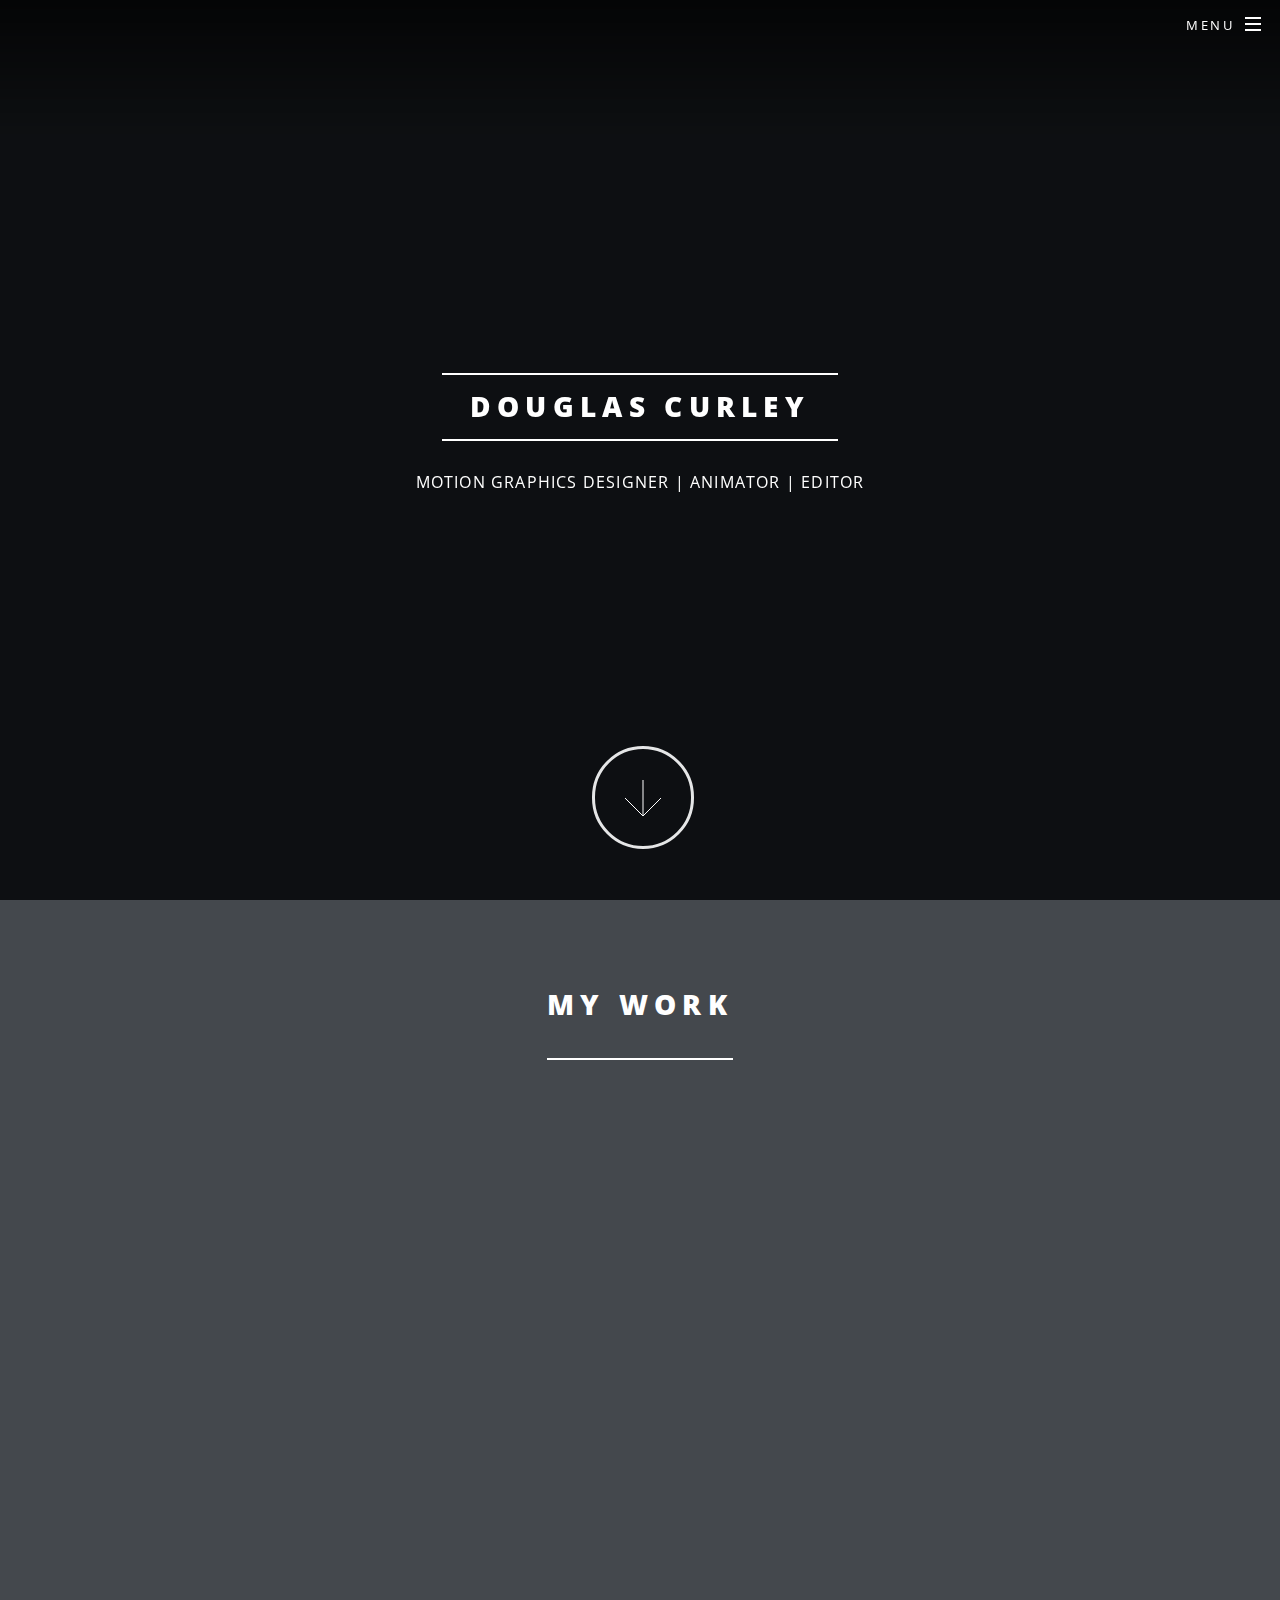
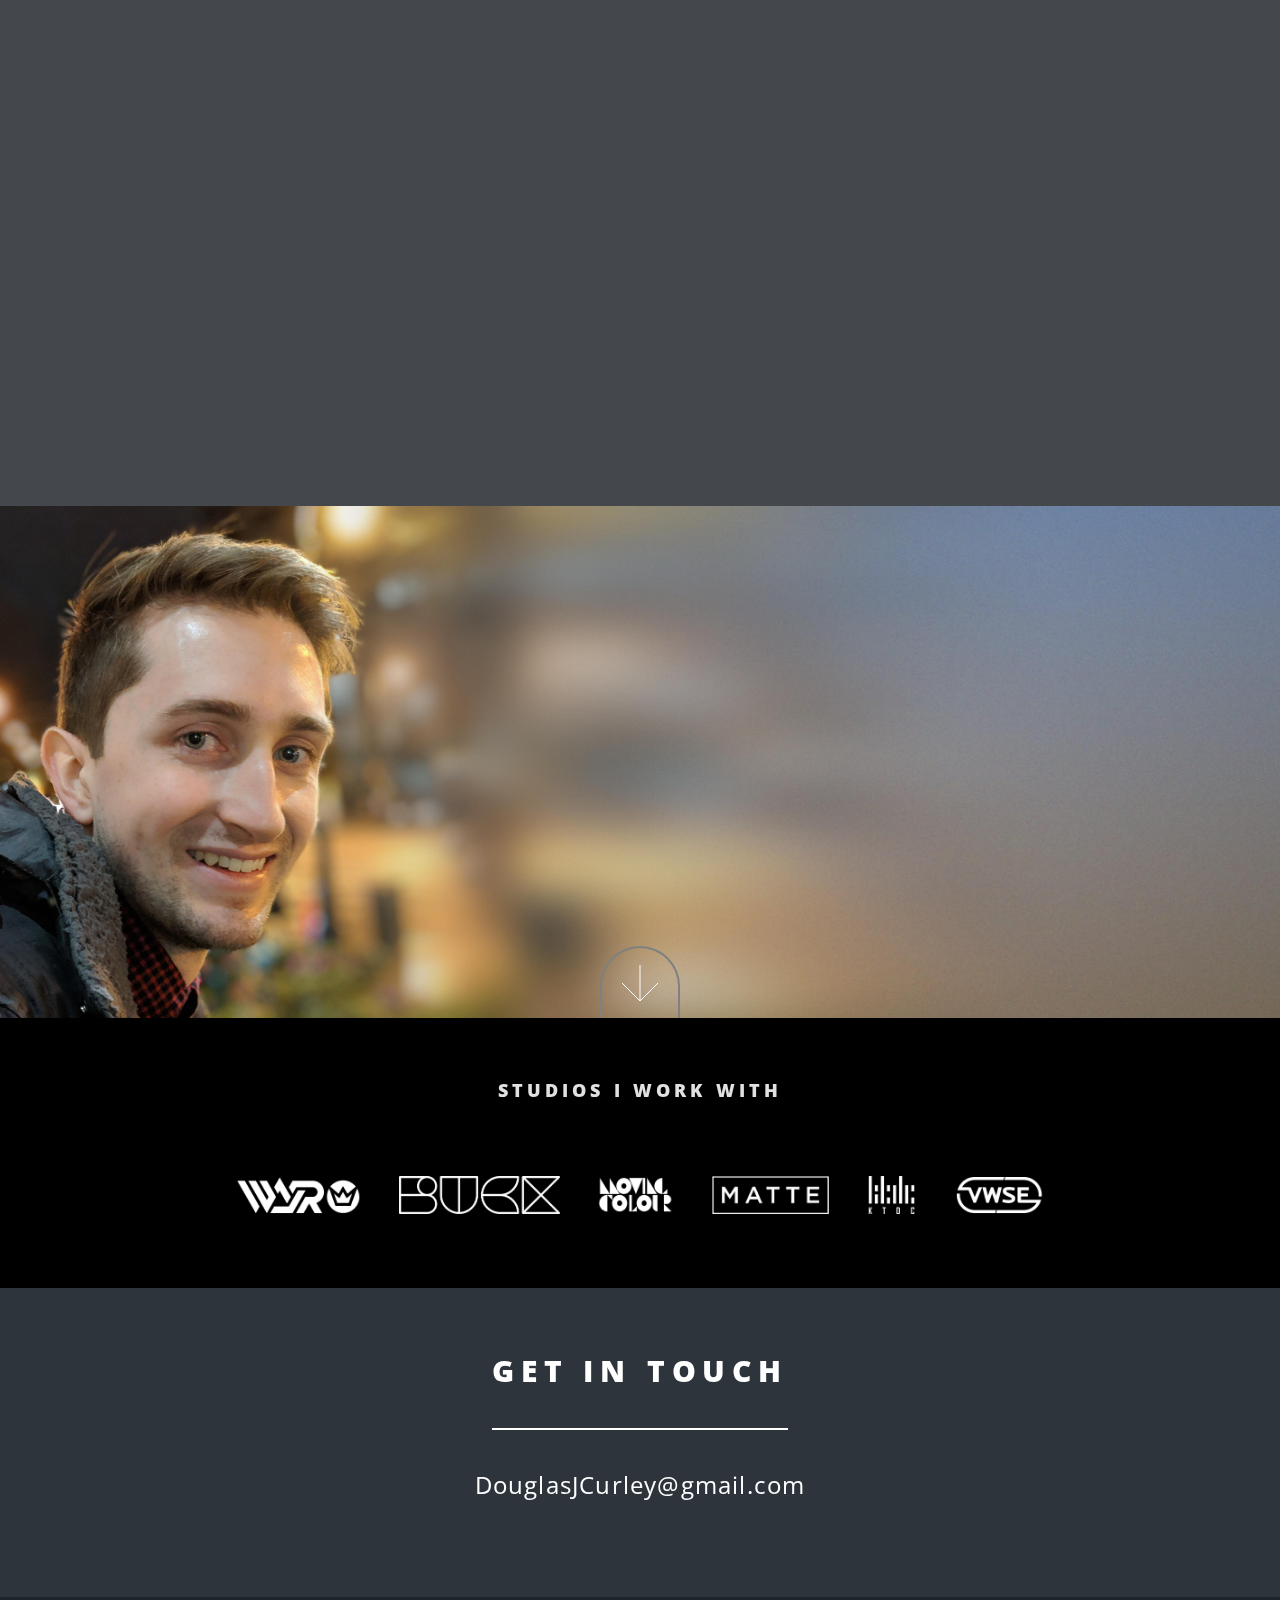
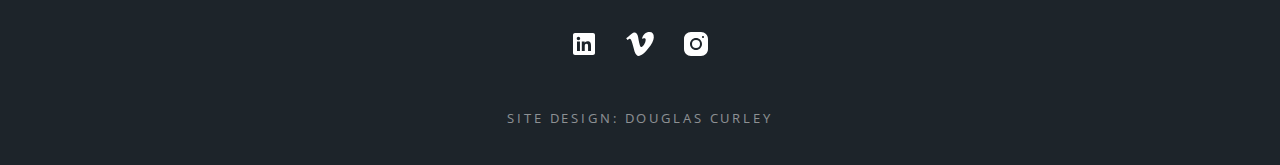
==== commit 4b0c121a: "New changes!" ====
--- a/index.html
+++ b/index.html
@@ -41,11 +41,14 @@
 		
 					<section id="banner">
 						<div class="video-container">
-						<video id="myVideo" preload="true" muted loop playsinline autoplay>
+						<video id="myVideo" preload muted loop playsinline autoplay>
 							<source src="landing-hevc.mp4" type="video/mp4; codecs=hevc">
 							<source src="landing.webm" type="video/webm; codecs=vp9">
 							<source src="landing.mp4" type="video/mp4; cedecs=avc1">
 						</video>
+							<script>
+								document.getElementById('myVideo').play();
+							</script>
 						<div class="overlay"></div></div>
 						<div class="inner">	
 							<h2>DOUGLAS CURLEY</h2>
@@ -110,7 +113,7 @@
 					<header>
 						<h2>About Me</h2>
 					</header>
-					<p>I'm a Los Angeles based freelancer specializing in motion design, 2D & 3D animation, and editing. I've worked with many well-known studios and clients, and have been involved with world-class events. I'm easy to work with and always looking for a new challenge so don't hesitate to reach out for any and all types of work.</p>
+					<p>I'm a Los Angeles based freelancer specializing in motion design, 2D &amp; 3D animation, toolkitting and editing. I've worked with many well-known studios and clients, and have been involved with world-class events and world-wide branding initiatives. I'm always happy to discuss new opportuities so don't hesitate to reach out!</p>
 				</div>
 				<a href="#contact" class="button style2 down anchored">Next</a>
 			</section>
@@ -122,10 +125,12 @@
 								</header>
 						
 								<a href="https://www.weareroyale.com"> <img src="images/WAR.png" alt="We Are Royale"></a>
+								<a href="https://www.buck.co"> <img src="images/Buck.png" alt="BUCK"></a>
 								<a href="https://www.movingcolour.tv"> <img src="images/MovingColour.png" alt="Moving Coulour"></a>
+								<a href="https://matteprojects.com/"> <img src="images/Matte.png" alt="Matte Projects"></a>
 								<a href="https://www.ktdesignco.com/"> <img src="images/KTDC.png" alt="KT Design"></a>
 								<a href="http://www.vanwagner.com/what-we-do/productions"> <img src="images/VWSE.png" alt="VWSE"></a>
-								<a href="https://www.substanceglobal.com"> <img src="images/Substance.png" alt="Substance Global"></a>
+								
 								
 							</div>	 
 						
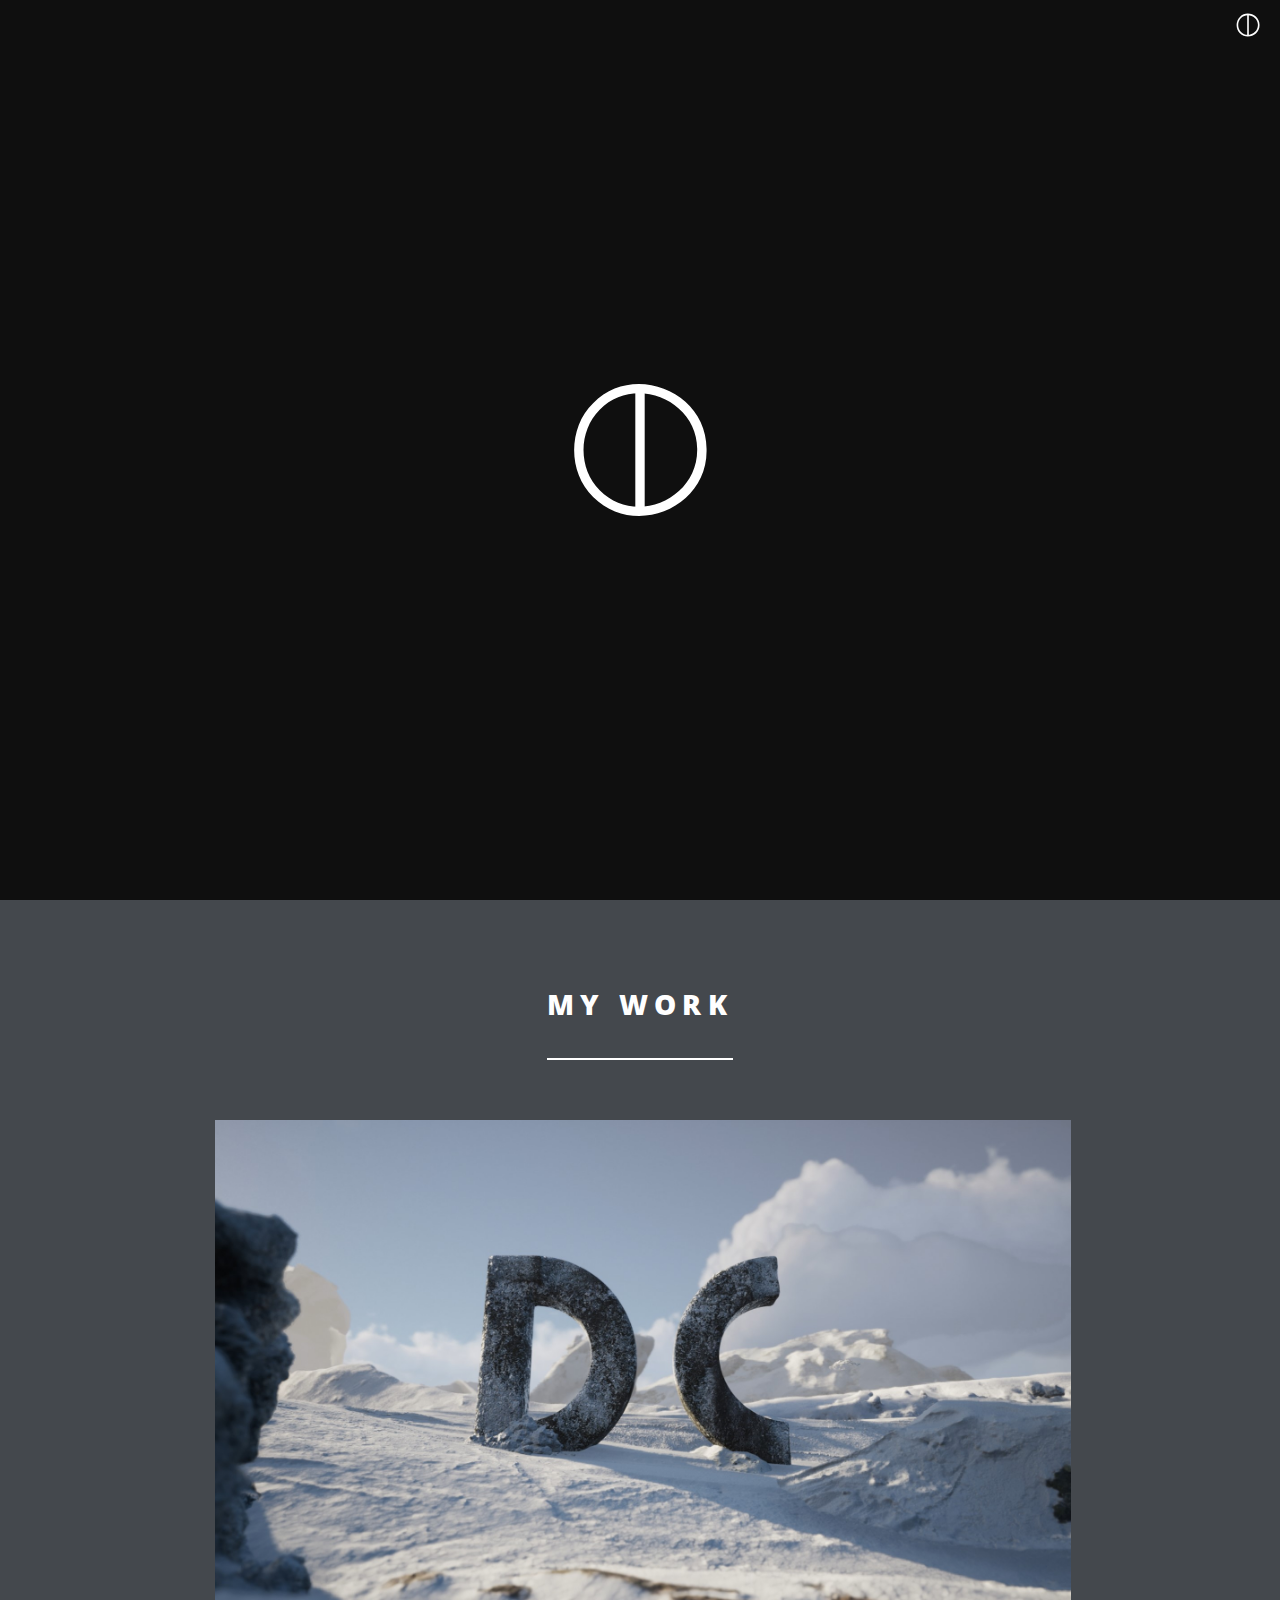
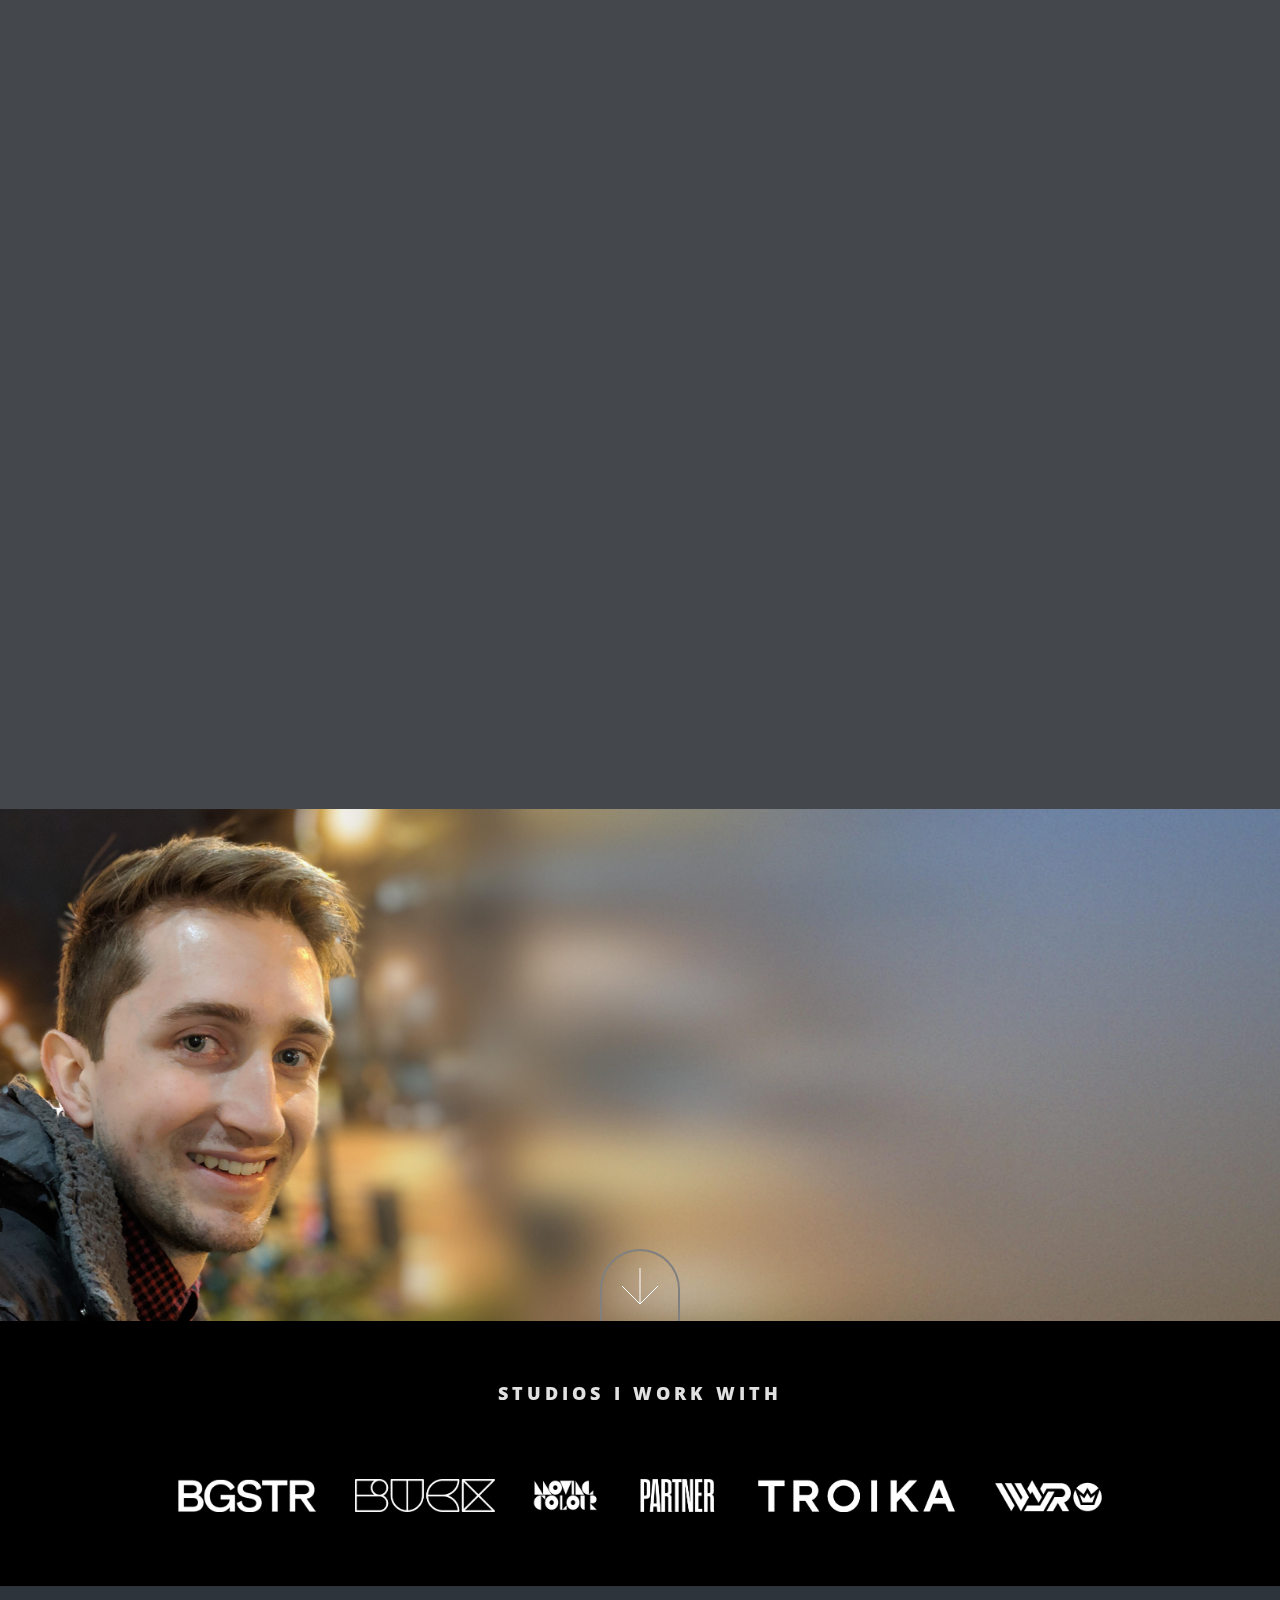
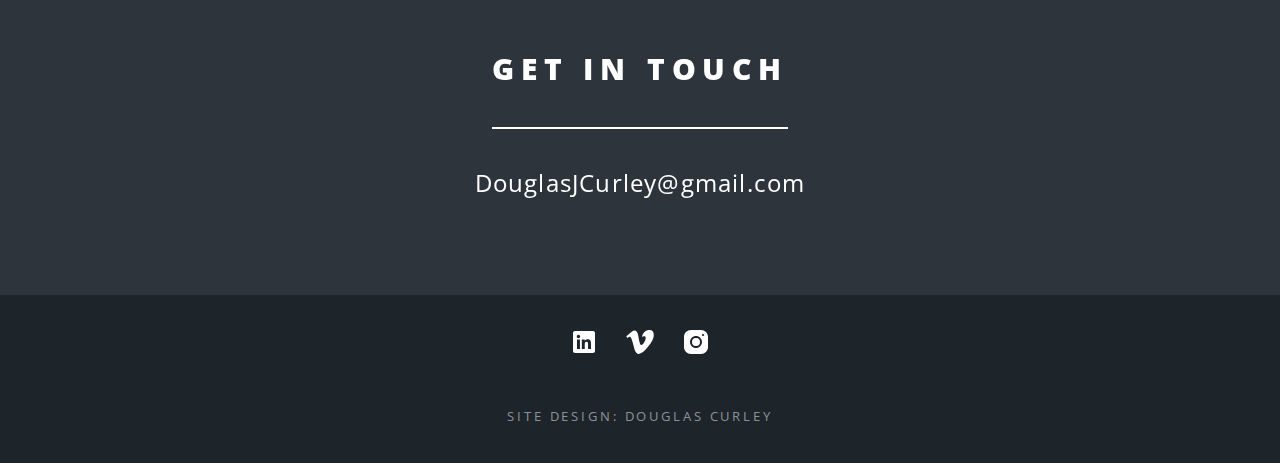
==== commit 97b41855: "2023 big update" ====
--- a/index.html
+++ b/index.html
@@ -2,7 +2,7 @@
 
 <html>
 	<head>
-		<title>Douglas Curley | Motion Graphics Designer</title>
+		<title>Douglas Curley | Motion Designer</title>
 		<meta charset="utf-8" />
 		<meta name="viewport" content="width=device-width, initial-scale=1, user-scalable=no" />
 		<link href="assets/css/bootstrap.min.css" rel="stylesheet">
@@ -11,8 +11,16 @@
 		<link rel="stylesheet" href="assets/css/main.css" />
 		<noscript><link rel="stylesheet" href="assets/css/noscript.css" /></noscript>
 	</head>
+	
 	<body class="landing is-preload">
-
+		<div id="loader-wrapper">
+		  <div id="loader"></div>
+
+			<div class="loader-section section-left"></div>
+			<div class="loader-section section-right"></div>
+			
+		</div>
+					
 		<!-- Page Wrapper -->
 			<div id="page-wrapper">
 				
@@ -23,7 +31,7 @@
 						<nav id="nav">
 							<ul>
 								<li class="special">
-									<a href="#menu" class="menuToggle"><span>Menu</span></a>
+									<a href="#menu" class="menuToggle"></a>
 									<div id="menu">
 										<ul>
 											<li><a href="#banner">Home</a></li>
@@ -36,23 +44,25 @@
 							</ul>
 						</nav>
 					</header>
+		</div>
+	
 
 				<!-- Banner -->
 		
-					<section id="banner">
+			  <section id="banner">
 						<div class="video-container">
-						<video id="myVideo" preload muted loop playsinline autoplay>
+						<video id="myVideo" muted loop playsinline autoplay>
 							<source src="landing-hevc.mp4" type="video/mp4; codecs=hevc">
 							<source src="landing.webm" type="video/webm; codecs=vp9">
 							<source src="landing.mp4" type="video/mp4; cedecs=avc1">
 						</video>
-							<script>
+						  <script>
 								document.getElementById('myVideo').play();
 							</script>
 						<div class="overlay"></div></div>
 						<div class="inner">	
 							<h2>DOUGLAS CURLEY</h2>
-							<p>MOTION GRAPHICS DESIGNER | ANIMATOR | EDITOR</p>
+							<p>MOTION DESIGN | ANIMATION | CREATIVE DIRECTION</p>
 						</div>
 						<a href="#work" class="more scrolly"></a>
 					</section>
@@ -66,22 +76,98 @@
 							</header>
 					<!-- Gallery  -->
 						<div class="gallery">
-							<article class="from-left">
-								<a href="https://www.vimeo.com/408315629" data-poptrox="vimeo,800x480" class="image fit"><img src="images/thumbs/reel.jpg" title="Reel" alt=""/>
+							<smarticle class="from-middle">
+								<a href="https://vimeo.com/839863140" data-poptrox="vimeo,800x480" class="image fit"><img src="images/thumbs/dc.jpg" title="Reel" alt=""/>
 								<div class="overlay">
 									<h5>REEL</h5>
 								</div></a>
 								
-							</article>
-							<article class="from-right">
-								<a href="https://www.vimeo.com/392286461" data-poptrox="vimeo,800x480" class="image fit"><img src="images/thumbs/kimmel.jpg" title="Jimmy Kimmel Live! Rebrand" alt=""/>
-								<div class="overlay">
-									<h5>Jimmy Kimmel Live!</br>Rebrand</h5>
+							</smarticle>
+							<article class="from-left">
+								<a href="https://vimeo.com/839325955" data-poptrox="vimeo,800x480" class="image fit"><img src="images/thumbs/HitMonkey.jpg" title="The Making Of Hit Monkey Featurette" alt=""/>
+								<div class="overlay">
+									<h5>The Making Of</br>Hit Monkey</br>Featurette</h5>
+								</div></a>
+								
+							</article>
+							<article class="from-right">
+								<a href="https://vimeo.com/839327769" data-poptrox="vimeo,800x480" class="image fit"><img src="images/thumbs/PokemonGo.jpg" title="Pokémon GO Mega Evolution" alt=""/>
+								<div class="overlay">
+									<h5>Pokémon GO</br>Mega Evolution</h5>
+								</div></a>
+							</article>
+						<article class="from-left">
+								<a href="https://vimeo.com/839326814" data-poptrox="vimeo,800x480" class="image fit"><img src="images/thumbs/pentakill.jpg" title="Pentakill" alt=""/>
+								<div class="overlay">
+									<h5>League Of Legends</br>Pentakill</br>Riot Games</h5>
+								</div></a>
+								
+							</article>
+							<article class="from-right">
+								<a href="https://vimeo.com/839335698" data-poptrox="vimeo,800x480" class="image fit"><img src="images/thumbs/outriders.jpg" title="Outriders" alt=""/>
+								<div class="overlay">
+									<h5>Outriders</br>Trailer</h5>
+								</div></a>
+							</article>
+							<article class="from-left">
+								<a href="https://vimeo.com/839326884" data-poptrox="vimeo,800x480" class="image fit"><img src="images/thumbs/pseries.jpg" title="Vizio P-Series" alt="" /><div class="overlay">
+									<h5>Vizio</br>P-Series</h5>
+								</div></a>
+							</article>
+							<article class="from-right">
+								<a href="https://vimeo.com/839326859" data-poptrox="vimeo,800x480" class="image fit"><img src="images/thumbs/mseries.jpg" title="Vizio M-Series" alt=""/>
+								<div class="overlay">
+									<h5>Vizio</br>M-Series</h5>
+								</div></a>
+							</article>
+							
+							<article class="from-left">
+								<a href="assets/videos/FFXIV_Cinemagraph.mp4" data-poptrox="iframe,800x480" class="image fit"><img src="images/thumbs/ffxiv-c.jpg" title="Final Fantasy XIV Cinemagraph" alt="" /><div class="overlay">
+									<h5>Final Fantasy XIV</br>Cinemagraph</h5>
+								</div></a>
+							</article>
+							<article class="from-right">
+								<a href="https://www.youtube.com/watch?v=hCMxiSH1Otw&list=PLrFWly2wJzL6DCI0avioUiokaD8RwMmsw&index=1" data-poptrox="youtube,800x480" class="image fit"><img src="images/thumbs/ffxiv.jpg" title="Final Fantasy XIV Starter Guide Series Opens" alt=""/>
+								<div class="overlay">
+									<h5>Final Fantasy XIV</br>Starter Guide Series Opens</h5>
 								</div></a>
 							</article>
 							<article class="from-left">
 								<a href="assets/videos/DC_CDL_Player Shoot.mp4" data-poptrox="iframe,800x480" class="image fit"><img src="images/thumbs/cod.jpg" title="Call of Duty League Player Shoot" alt="" /><div class="overlay">
 									<h5>Call of Duty League</br>Player Shoot</h5>
+								</div></a>
+							</article>
+							<article class="from-right">
+								<a href="https://www.vimeo.com/392286461" data-poptrox="vimeo,800x480" class="image fit"><img src="images/thumbs/kimmel.jpg" title="Jimmy Kimmel Live! Rebrand" alt=""/>
+								<div class="overlay">
+									<h5>Jimmy Kimmel Live!</br>Rebrand</h5>
+								</div></a>
+							</article>
+							<article class="from-left">
+								<a href="https://vimeo.com/839326754" data-poptrox="vimeo,800x480" class="image fit"><img src="images/thumbs/hardyboys.jpg" title="Hardy Boys Trailer" alt="" /><div class="overlay">
+									<h5>Hardy Boys</br>Trailer</h5>
+								</div></a>
+							</article>
+							<article class="from-right">
+								<a href="https://vimeo.com/839326619" data-poptrox="vimeo,800x480" class="image fit"><img src="images/thumbs/vondutch.jpg" title="The Curse Of Von Dutch Trailer" alt=""/>
+								<div class="overlay">
+									<h5>The Curse Of Von Dutch</br>Trailer</h5>
+								</div></a>
+							</article>
+							<article class="from-left">
+								<a href="https://cdn.entries.clios.com/ems_media/72/2275/125714/eAghDltcm_uHk8AD31P3SzuiABiXXlyJq2YNFWHIkoAv_ems720p.mp4" data-poptrox="iframe,800x480" class="image fit"><img src="images/thumbs/omitb.jpg" title="Only Murders In The Building DOOH Times Square"  alt="" /><div class="overlay">
+									<h5>Only Murders In The Building</br>Times Square</h5>
+								</div></a>
+							</article>
+							<article class="from-right">
+								<a href="https://vimeo.com/839882432" data-poptrox="vimeo,800x480" class="image fit"><img src="images/thumbs/woke.jpg" title="Woke DOOH - Pendry Hotel WeHo" alt=""/>
+								<div class="overlay">
+									<h5>Woke</br>DOOH</br>Pendry Hotel</h5>
+								</div></a>
+							</article>
+							<article class="from-left">
+								<a href="https://vimeo.com/464331915" data-poptrox="vimeo,800x480" class="image fit"><img src="images/thumbs/toyota.jpg" title="Toyota - Today's The Day" alt="" /><div class="overlay">
+									<h5>Toyota</br>Today's The Day</h5>
 								</div></a>
 							</article>
 							<article class="from-right">
@@ -103,7 +189,7 @@
 							</article>
 						</div>
 
-						</div>
+					  </div>
 					</section>
 
 				<!-- One -->
@@ -113,7 +199,7 @@
 					<header>
 						<h2>About Me</h2>
 					</header>
-					<p>I'm a Los Angeles based freelancer specializing in motion design, 2D &amp; 3D animation, toolkitting and editing. I've worked with many well-known studios and clients, and have been involved with world-class events and world-wide branding initiatives. I'm always happy to discuss new opportuities so don't hesitate to reach out!</p>
+					<p>I'm a Los Angeles based creative professional with over a decade of industry experience. I specializing in motion design, 2D &amp; 3D animation, toolkitting and compositing. I've worked in advertising, TV/Film trailers and promos, video games, sports and live events, and show packages/toolkits. I'm always happy to discuss new opportunities so don't hesitate to reach out!</p>
 				</div>
 				<a href="#contact" class="button style2 down anchored">Next</a>
 			</section>
@@ -122,17 +208,16 @@
 						<div class="inner">
 							<header class="major">
 								<h3>STUDIOS I WORK WITH</h3>
-								</header>
+						  </header>
 						
+								<a href="https://www.bgstr.com/"> <img src="images/BGSTR.png" alt="BGSTR"></a>
+								<a href="https://www.buck.co"> <img src="images/Buck.png" alt="BUCK"></a>
+								<a href="https://www.movingcolour.tv"> <img src="images/MovingColour.png" alt="Moving Colour"></a>
+								<a href="https://www.thisispartner.com/"> <img src="images/partner.png" alt="Partner"></a>
+								<a href="https://www.troika.tv/"> <img src="images/Troika.png" alt="Troika"></a>
 								<a href="https://www.weareroyale.com"> <img src="images/WAR.png" alt="We Are Royale"></a>
-								<a href="https://www.buck.co"> <img src="images/Buck.png" alt="BUCK"></a>
-								<a href="https://www.movingcolour.tv"> <img src="images/MovingColour.png" alt="Moving Coulour"></a>
-								<a href="https://matteprojects.com/"> <img src="images/Matte.png" alt="Matte Projects"></a>
-								<a href="https://www.ktdesignco.com/"> <img src="images/KTDC.png" alt="KT Design"></a>
-								<a href="http://www.vanwagner.com/what-we-do/productions"> <img src="images/VWSE.png" alt="VWSE"></a>
-								
-								
-							</div>	 
+								
+					  </div>	 
 						
 					</section>
 				<!-- Footer -->
@@ -141,24 +226,24 @@
 							<header class="major">
 								<a href="mailto:DouglasJCurley@gmail.com"><h2>GET IN TOUCH</h2>
 								<p><br />DouglasJCurley@gmail.com
-									</p> </a>
+								</p> </a>
 							</header>
 						</div>
-					</section>
+			  </section>
 					<footer id="footer">
 						<ul class="icons">
-							<li><a href="https://www.linkedin.com/in/douglas-curley-13290741/"> <img src="assets/icons/linkedin.svg"></span></a></li>
-							<li><a href="https://www.vimeo.com/showcase/7085211"> <img src="assets/icons/vimeo.svg"></span></a></li>
+							<li><a href="https://www.linkedin.com/in/douglas-curley-13290741/"> <img src="assets/icons/linkedin.svg"></a></li>
+							<li><a href="https://www.vimeo.com/showcase/7085211"> <img src="assets/icons/vimeo.svg"></a></li>
 					<!-- 	<li><a href="#"> <img src="assets/icons/behance.svg"></span></a></li>
 							<li><a href="#"> <img src="assets/icons/dribbble.svg"></span></a></li> -->
-							<li><a href="https://www.instagram.com/d.j.curley/"> <img src="assets/icons/instagram.svg"></span></a></li>
+							<li><a href="https://www.instagram.com/d.j.curley/"> <img src="assets/icons/instagram.svg"></a></li>
 						</ul>
 						<ul class="copyright">
 							<li>Site Design: Douglas Curley</li>
 						</ul>
 					</footer>
 
-			</div>
+	</div>
 				
 	
 
@@ -181,5 +266,5 @@
 		
 
 
-	</body>
+</body>
 </html>--- a/assets/css/main.css
+++ b/assets/css/main.css
@@ -240,6 +240,141 @@
 		hr.major {
 			margin: 4.5em 0;
 		}
+#loader-wrapper {
+    position: fixed;
+    top: 0;
+    left: 0;
+    width: 100%;
+    height: 100%;
+    z-index: 1000;
+}
+#loader {
+    display: block;
+    position: relative;
+    left: 50%;
+    top: 50%;
+    width: 150px;
+    height: 150px;
+    margin: -75px 0 0 -75px;
+    border-radius: 50%;
+    border: 0px solid transparent;
+    border-top-color: #3498db;
+background-image: url("images/bars.svg");
+								background-position: right center;
+								background-repeat: no-repeat;
+    -webkit-animation: spin 1.5s cubic-bezier(1, 0, 0.3, 1) ; /* Chrome, Opera 15+, Safari 5+ */
+    animation: spin 1.5s cubic-bezier(1, 0, 0.3, 1) ; /* Chrome, Firefox 16+, IE 10+, Opera */
+    z-index: 1001;
+}
+
+    #loader:before {
+        banner: "";
+        position: absolute;
+        top: 5px;
+        left: 5px;
+        right: 5px;
+        bottom: 5px;
+        border-radius: 50%;
+        border: 3px solid transparent;
+        border-top-color: #e74c3c;
+
+        -webkit-animation: spin 1s cubic-bezier(0.42, 0, 0.58, 1) ; /* Chrome, Opera 15+, Safari 5+ */
+        animation: spin 1s cubic-bezier(0.42, 0, 0.58, 1) ; /* Chrome, Firefox 16+, IE 10+, Opera */
+    }
+
+    #loader:after {
+        banner: "";
+        position: absolute;
+        top: 15px;
+        left: 15px;
+        right: 15px;
+        bottom: 15px;
+        border-radius: 50%;
+        border: 3px solid transparent;
+        border-top-color: #f9c922;
+
+        -webkit-animation: spin 1s cubic-bezier(0.42, 0, 0.58, 1); ; /* Chrome, Opera 15+, Safari 5+ */
+          animation: spin 1s cubic-bezier(0.42, 0, 0.58, 1); ; /* Chrome, Firefox 16+, IE 10+, Opera */
+    }
+
+    @-webkit-keyframes spin {
+        0%   { 
+            -webkit-transform: rotate(0deg);  /* Chrome, Opera 15+, Safari 3.1+ */
+            -ms-transform: rotate(0deg);  /* IE 9 */
+            transform: rotate(0deg);  /* Firefox 16+, IE 10+, Opera */
+        }
+        100% {
+            -webkit-transform: rotate(360deg);  /* Chrome, Opera 15+, Safari 3.1+ */
+            -ms-transform: rotate(360deg);  /* IE 9 */
+            transform: rotate(360deg);  /* Firefox 16+, IE 10+, Opera */
+        }
+    }
+    @keyframes spin {
+        0%   { 
+            -webkit-transform: rotate(0deg);  /* Chrome, Opera 15+, Safari 3.1+ */
+            -ms-transform: rotate(0deg);  /* IE 9 */
+            transform: rotate(0deg);  /* Firefox 16+, IE 10+, Opera */
+        }
+        100% {
+            -webkit-transform: rotate(360deg);  /* Chrome, Opera 15+, Safari 3.1+ */
+            -ms-transform: rotate(360deg);  /* IE 9 */
+            transform: rotate(360deg);  /* Firefox 16+, IE 10+, Opera */
+        }
+    }
+
+    #loader-wrapper .loader-section {
+        position: fixed;
+        top: 0;
+        width: 51%;
+        height: 100%;
+        background: #0f0f0f;
+        z-index: 1000;
+    }
+
+    #loader-wrapper .loader-section.section-left {
+        left: 0;
+    }
+    #loader-wrapper .loader-section.section-right {
+        right: 0;
+    }
+
+    /* Loaded styles */
+    .loaded #loader-wrapper .loader-section.section-left {
+        -webkit-opacity: 0;  /* Chrome, Opera 15+, Safari 3.1+ */
+            -ms-opacity: 0;  /* IE 9 */
+                opacity: 0;  /* Firefox 16+, IE 10+, Opera */
+
+        -webkit-transition: all  0.3s cubic-bezier(0.645, 0.045, 0.355, 1.000);  /* Android 2.1+, Chrome 1-25, iOS 3.2-6.1, Safari 3.2-6  */
+                transition: all  0.3s cubic-bezier(0.645, 0.045, 0.355, 1.000);  /* Chrome 26, Firefox 16+, iOS 7+, IE 10+, Opera, Safari 6.1+  */
+    }
+    .loaded #loader-wrapper .loader-section.section-right {
+        -webkit-opacity: 0;  /* Chrome, Opera 15+, Safari 3.1+ */
+            -ms-opacity: 0;  /* IE 9 */
+                opacity: 0;  /* Firefox 16+, IE 10+, Opera */
+
+        -webkit-transition: all  0.3s cubic-bezier(0.645, 0.045, 0.355, 1.000);  /* Android 2.1+, Chrome 1-25, iOS 3.2-6.1, Safari 3.2-6  */
+                transition: all  0.3s cubic-bezier(0.645, 0.045, 0.355, 1.000);  /* Chrome 26, Firefox 16+, iOS 7+, IE 10+, Opera, Safari 6.1+  */
+    }
+    .loaded #loader {
+        opacity: 0;
+
+
+        -webkit-transition: all 0.3s ease-out;  /* Android 2.1+, Chrome 1-25, iOS 3.2-6.1, Safari 3.2-6  */
+                transition: all 0.3s ease-out;  /* Chrome 26, Firefox 16+, iOS 7+, IE 10+, Opera, Safari 6.1+  */
+
+    }
+    .loaded #loader-wrapper {
+        visibility: hidden;
+
+        -webkit-opacity: 0;  /* Chrome, Opera 15+, Safari 3.1+ */
+            -ms-opacity: 0; /* IE 9 */
+                opacity: 0; /* Firefox 16+, IE 10+, Opera */
+    
+        -webkit-transition: all 0.3s  ease-out;  /* Android 2.1+, Chrome 1-25, iOS 3.2-6.1, Safari 3.2-6  */
+                transition: all 0.3s  ease-out;  /* Chrome 26, Firefox 16+, iOS 7+, IE 10+, Opera, Safari 6.1+  */
+    }
+
+
 
 	blockquote {
 		border-left: solid 4px #fff;
@@ -3044,7 +3179,7 @@
 @media screen and (max-width: 2160px) {
 
 			.main.style2 {
-				padding: 8em 0 8em 0;
+				padding: 6em 0 6em 0;
 			}
 
 		}
@@ -3907,6 +4042,7 @@
 		top: 0;
 		width: 20em;
 		z-index: 10002;
+		
 	}
 
 		#menu ul {
@@ -4193,16 +4329,29 @@
 		-webkit-flex-wrap: wrap;
 		-ms-flex-wrap: wrap;
 		flex-wrap: wrap;
-		width: 65em;
-		max-width: 100%;
+		width: 55em;
+		max-width: 90%;
 		margin: 0 auto 2em auto;
 	}
-
+.gallery smarticle {
+			-moz-transition: -moz-transform .75s ease, opacity .5s ease;
+			-webkit-transition: -webkit-transform .75s ease, opacity .5s ease;
+			-ms-transition: -ms-transform .75s ease, opacity .5s ease;
+			transition: transform .75s ease, opacity .5s ease;
+			-moz-transform: translateY(0);
+			-webkit-transform: translateY(0);
+			-ms-transform: translateY(0);
+			transform: translateY(0);
+			width: 100%;
+			position: relative;
+			opacity: 1.0;
+			margin: 0 auto auto .4em;
+		}
 		.gallery article {
-			-moz-transition: -moz-transform 1s ease, opacity 1s ease;
-			-webkit-transition: -webkit-transform 1s ease, opacity 1s ease;
-			-ms-transition: -ms-transform 1s ease, opacity 1s ease;
-			transition: transform 1s ease, opacity 1s ease;
+			-moz-transition: -moz-transform .75s ease, opacity .5s ease;
+			-webkit-transition: -webkit-transform .75s ease, opacity .5s ease;
+			-ms-transition: -ms-transform .75s ease, opacity .5s ease;
+			transition: transform .75s ease, opacity .5s ease;
 			-moz-transform: translateX(0);
 			-webkit-transform: translateX(0);
 			-ms-transform: translateX(0);
@@ -4218,7 +4367,24 @@
   background-color: #008CBA;
 	opacity: 1;
 } */
-
+.gallery .from-middle .overlay {
+	position: absolute;
+  top: 0;
+  bottom: 0;
+  left: 0;
+  right: 0;
+  height: 100%;
+  width: 100%;
+  margin: 0 0 0 .2em;
+  opacity: 0;
+  transition: .5s ease;
+  background-color: #000000;
+}
+
+
+.gallery .from-middle:hover .overlay{
+	opacity: .8;
+}
 	
 .gallery .from-left .overlay {
 	position: absolute;
@@ -4247,7 +4413,7 @@
   right: 0;
   height: 100%;
   width: 98.4%;
-  margin: 0 0 0 .23em;
+  margin: 0 0 0 .2em;
   opacity: 0;
   transition: .5s ease;
   background-color: #000000;
@@ -4259,6 +4425,31 @@
 
 
 .gallery .from-right:hover h5 {
+  color: white;
+  font-size: 21px;
+  position: absolute;
+  top: 50%;
+  left: 50%;
+  -webkit-transform: translate(-50%, -50%);
+  -ms-transform: translate(-50%, -50%);
+  transform: translate(-50%, -50%);
+  text-align: center;
+	display: block;
+}
+
+.gallery .from-left:hover h5 {
+  color: white;
+  font-size: 21px;
+  position: absolute;
+  top: 50%;
+  left: 50%;
+  -webkit-transform: translate(-50%, -50%);
+  -ms-transform: translate(-50%, -50%);
+  transform: translate(-50%, -50%);
+  text-align: center;
+	display: block;
+}
+.gallery .from-middle:hover h5 {
   color: white;
   font-size: 25px;
   position: absolute;
@@ -4271,19 +4462,6 @@
 	display: block;
 }
 
-.gallery .from-left:hover h5 {
-  color: white;
-  font-size: 25px;
-  position: absolute;
-  top: 50%;
-  left: 50%;
-  -webkit-transform: translate(-50%, -50%);
-  -ms-transform: translate(-50%, -50%);
-  transform: translate(-50%, -50%);
-  text-align: center;
-	display: block;
-}
-
 .gallery h5 {
 	display: none;
 }
@@ -4648,6 +4826,13 @@
 				-ms-transform: translateY(7em);
 				transform: translateY(7em);
 			}
+			.gallery.inactive article.from-middle {
+				-moz-transform: translateY(7em);
+				-webkit-transform: translateY(7em);
+				-ms-transform: translateY(7em);
+				transform: translateY(7em);
+			}
+
 
 		@media screen and (max-width: 480px) {
 
@@ -4743,8 +4928,16 @@
 					}
 
 						#header nav > ul > li > a.menuToggle {
-							outline: 0;
-							position: relative;
+	outline: 0;
+	position: relative;
+							-ms-transform: rotate(0deg); /* IE 9 */
+    								-webkit-transform: rotate(0deg); /* Chrome, Safari, Opera */
+    								transform: rotate(0deg);
+									-moz-transition: -moz-transform 0.5s ease;
+									-webkit-transition: -webkit-transform 0.5s ease;
+									-ms-transition: -ms-transform 0.5s ease;
+									transition: transform 0.5s ease;
+
 						}
 
 							#header nav > ul > li > a.menuToggle:after {
@@ -4757,6 +4950,19 @@
 								vertical-align: top;
 								width: 2em;
 							}
+
+							#header nav > ul > li > a.menuToggle:hover { 
+								    -ms-transform: rotate(180deg); /* IE 9 */
+    								-webkit-transform: rotate(180deg); /* Chrome, Safari, Opera */
+    								transform: rotate(180deg);
+									-moz-transition: -moz-transform 0.5s cubic-bezier(1, 0, 0.2, 1);
+									-webkit-transition: -webkit-transform 0.5s cubic-bezier(1, 0, 0.2, 1);
+									-ms-transition: -ms-transform 0.5s cubic-bezier(1, 0, 0.2, 1);
+									transition: transform 0.5s cubic-bezier(1, 0, 0.2, 1);
+									
+							}	
+
+
 
 							@media screen and (max-width: 736px) {
 
@@ -4860,7 +5066,13 @@
     -o-object-fit: cover;
     object-fit: cover;
     -webkit-transform: translate(-50%,-50%);
-    transform: translate(-50%,-50%)
+    transform: translate(-50%,-50%);
+	-moz-transition: opacity 0.25s ease;
+	-webkit-transition: opacity 0.25s ease;
+	-ms-transition: opacity 0.25s ease;
+	transition: opacity 0.25s ease;
+
+		
 }
 
 .overlay {
@@ -4896,6 +5108,10 @@
 			-webkit-transition: -webkit-transform 0.5s ease, opacity 0.5s ease;
 			-ms-transition: -ms-transform 0.5s ease, opacity 0.5s ease;
 			transition: transform 0.5s ease, opacity 0.5s ease;
+			-moz-transition-delay: 4s;
+			-webkit-transition-delay: 4s;
+			-ms-transition-delay: 4s;
+			transition-delay: 4s;
 			display: inline-block;
 			font-size: 1.75em;
 			opacity: 1;
@@ -4909,10 +5125,10 @@
 				-webkit-transition: width 0.85s ease;
 				-ms-transition: width 0.85s ease;
 				transition: width 0.85s ease;
-				-moz-transition-delay: 0.25s;
-				-webkit-transition-delay: 0.25s;
-				-ms-transition-delay: 0.25s;
-				transition-delay: 0.25s;
+				-moz-transition-delay: 4.5s;
+				-webkit-transition-delay: 4.5s;
+				-ms-transition-delay: 4.5s;
+				transition-delay: 4.5s;
 				background: #fff;
 				content: '';
 				display: block;
@@ -4940,10 +5156,10 @@
 			-webkit-transition: -webkit-transform 0.5s ease, opacity 2s ease;
 			-ms-transition: -ms-transform 0.5s ease, opacity 2s ease;
 			transition: transform 0.5s ease, opacity 2s ease;
-			-moz-transition-delay: 1s;
-			-webkit-transition-delay: 1s;
-			-ms-transition-delay: 1s;
-			transition-delay: 1s;
+			-moz-transition-delay: 5s;
+			-webkit-transition-delay: 5s;
+			-ms-transition-delay: 5s;
+			transition-delay: 5s;
 			opacity: 1;
 			text-transform: uppercase;
 		}
@@ -4957,10 +5173,10 @@
 			-webkit-transition: -webkit-transform 0.75s ease, opacity 0.75s ease;
 			-ms-transition: -ms-transform 0.75s ease, opacity 0.75s ease;
 			transition: transform 0.75s ease, opacity 0.75s ease;
-			-moz-transition-delay: 3.5s;
-			-webkit-transition-delay: 3.5s;
-			-ms-transition-delay: 3.5s;
-			transition-delay: 3.5s;
+			-moz-transition-delay: 6.5s;
+			-webkit-transition-delay: 6.5s;
+			-ms-transition-delay: 6.5s;
+			transition-delay: 6.5s;
 			-moz-transform: translateY(0);
 			-webkit-transform: translateY(0);
 			-ms-transform: translateY(0);
@@ -5138,20 +5354,12 @@
 		@media screen and (max-width: 2160px) {
 
 			#studios img {
-				max-height: 85px;
+				max-height: 70px;
 			}
 
 		}
 
 		@media screen and (max-width: 1280px) {
-
-			#studios img {
-				max-height: 70px;
-			}
-
-		}
-
-		@media screen and (max-width: 980px) {
 
 			#studios img {
 				max-height: 65px;
@@ -5159,10 +5367,18 @@
 
 		}
 
-		@media screen and (max-width: 736px) {
+		@media screen and (max-width: 980px) {
 
 			#studios img {
 				max-height: 55px;
+			}
+
+		}
+
+		@media screen and (max-width: 736px) {
+
+			#studios img {
+				max-height: 75px;
 			}
 
 				
@@ -5193,7 +5409,7 @@
 		-webkit-align-items: center;
 		-ms-align-items: center;
 		align-items: center;
-	padding: 2em;
+	padding: 2em 1em 2em 1em;
 
 }
 
@@ -5283,6 +5499,7 @@
 	opacity: 1;
       object-fit:cover;
       font-family:'object-fit: cover';
+	
 }
 
 	#main > header {
@@ -5584,4 +5801,4 @@
 
 	body.is-mobile.landing #footer {
 		background-color: #1d242a;
-			}}+			}}
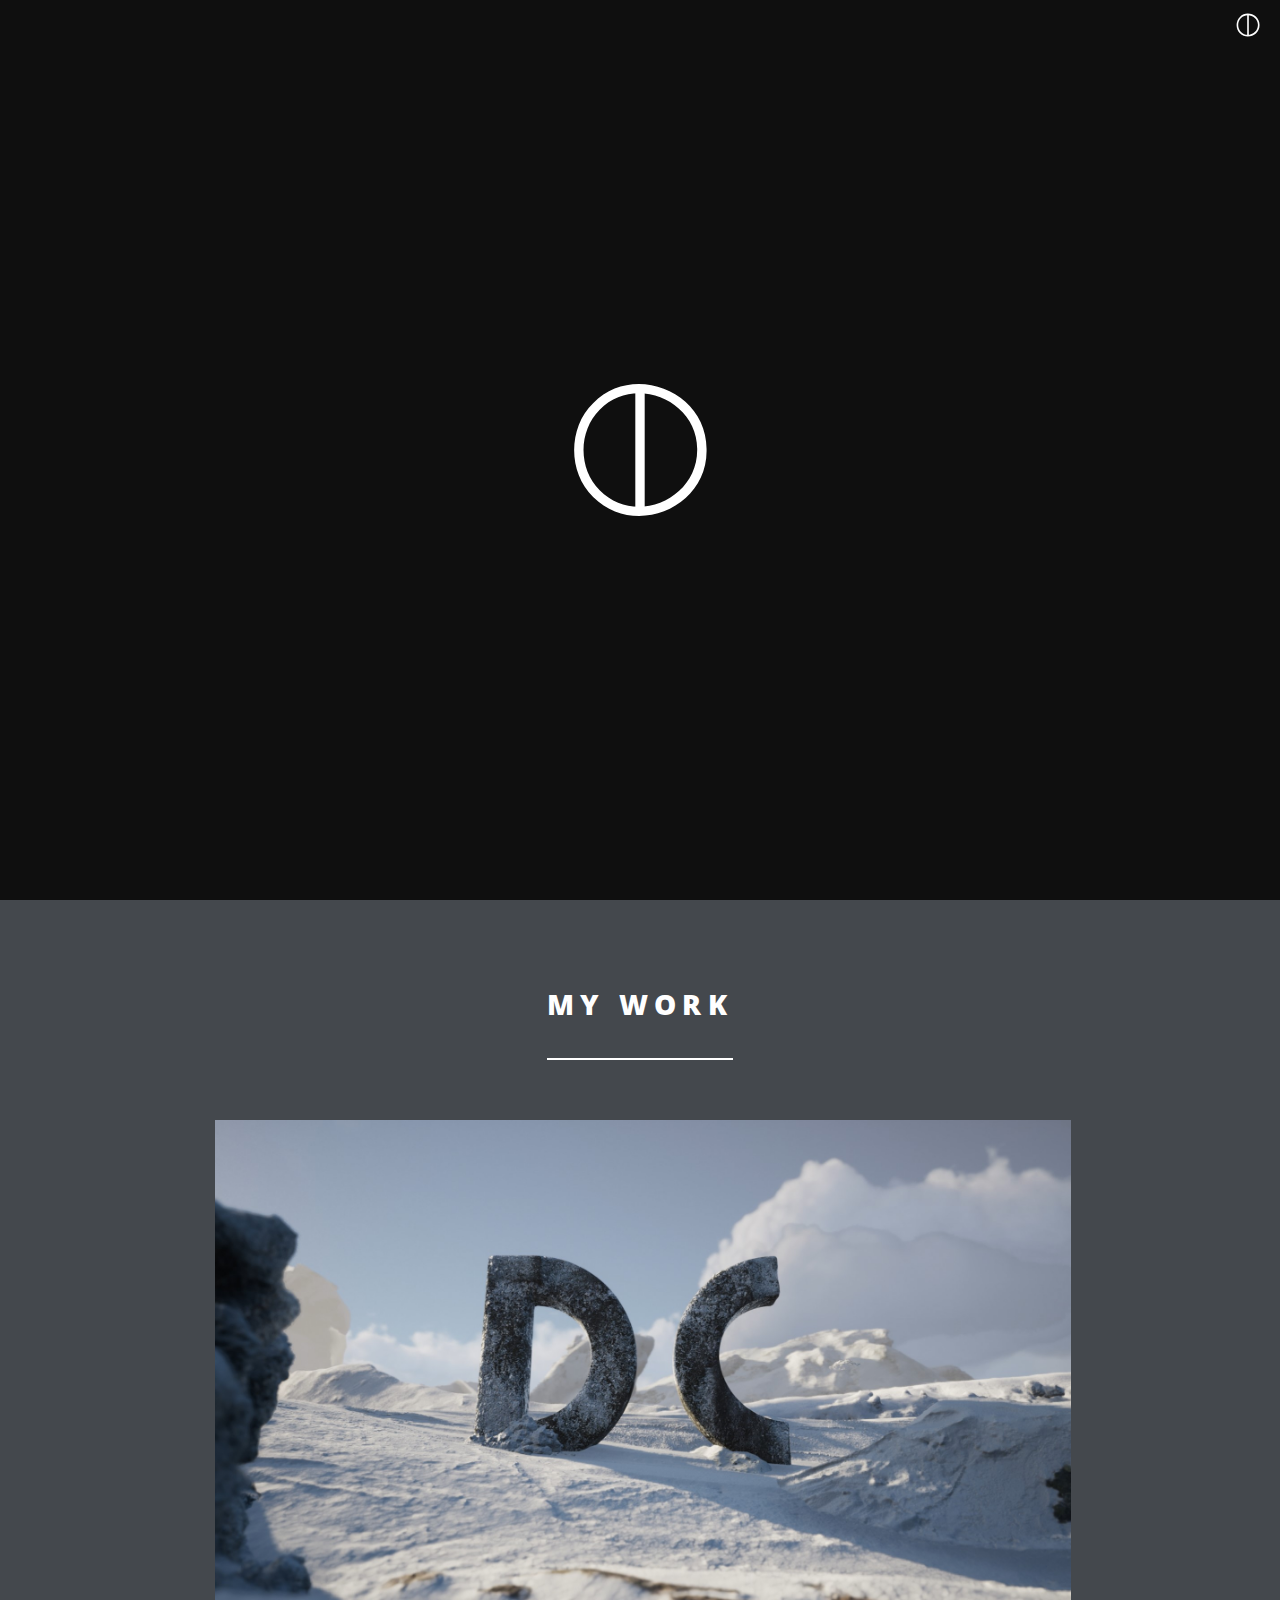
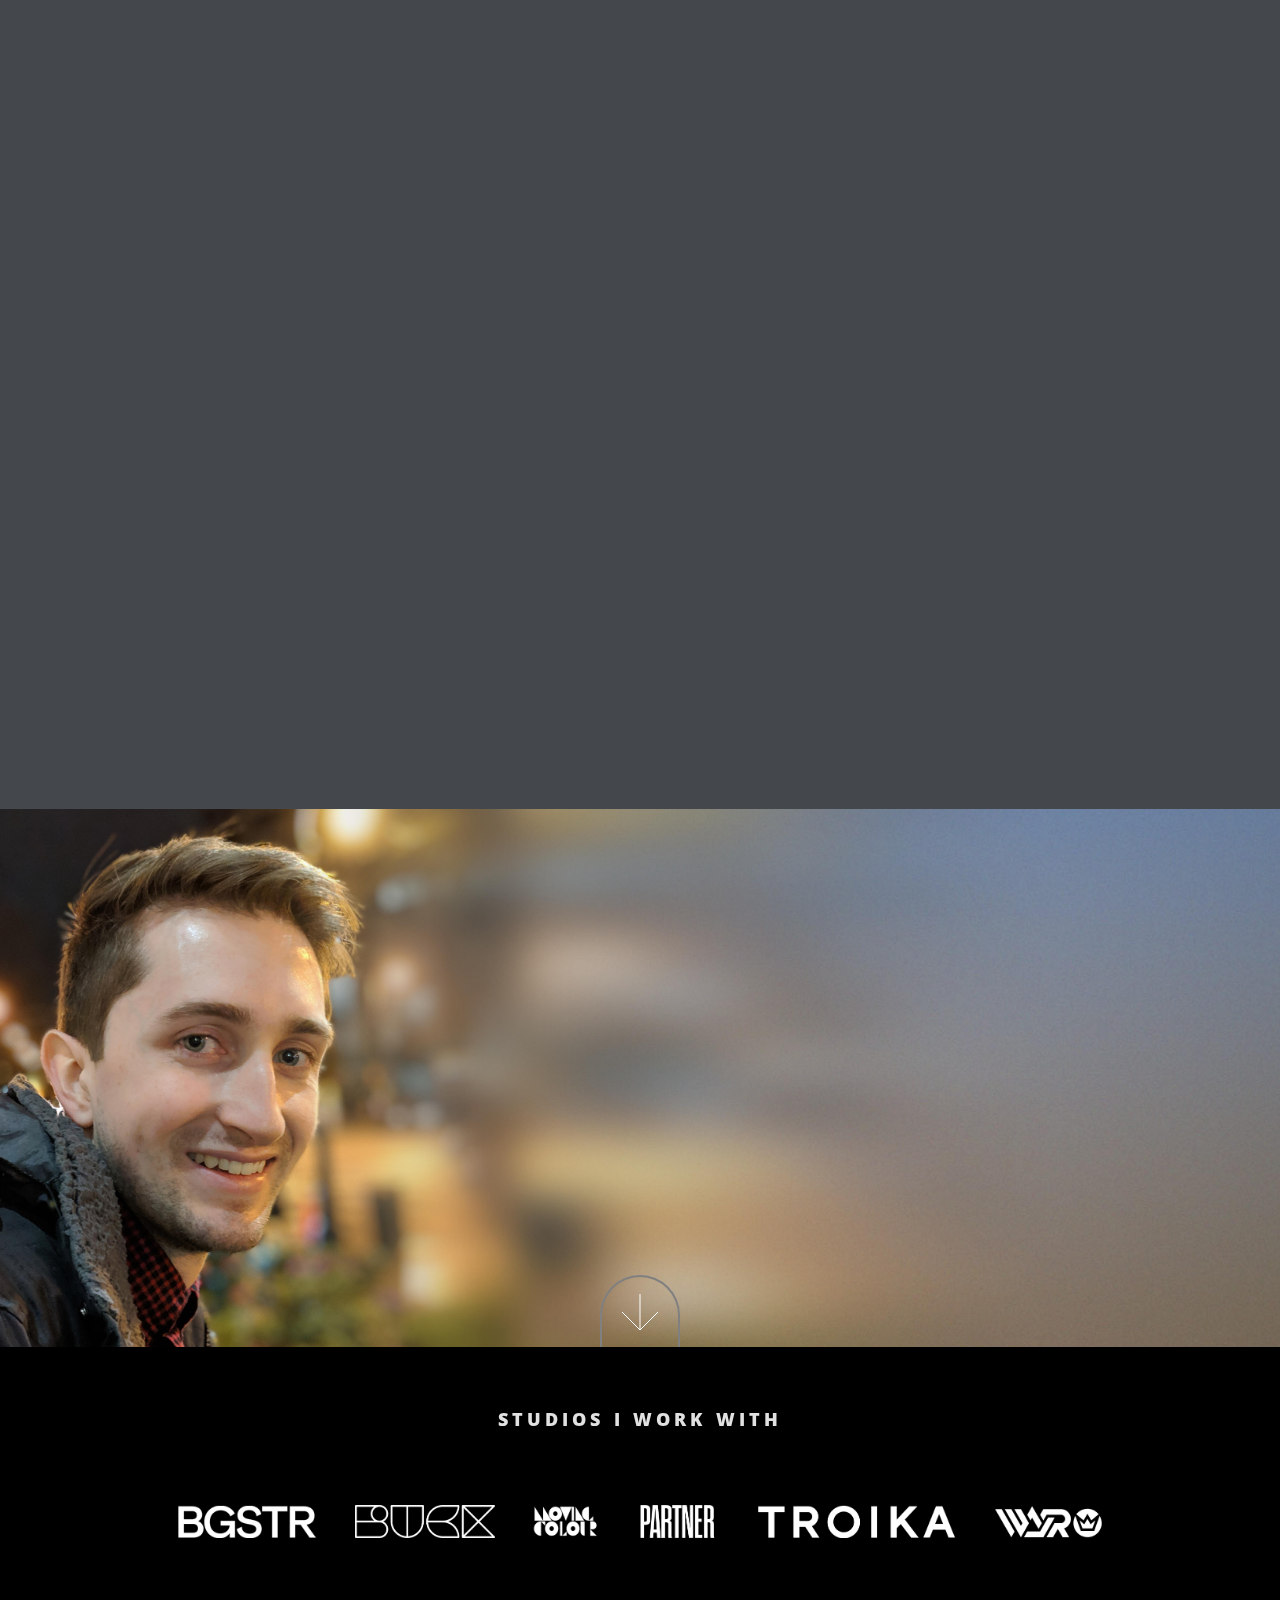
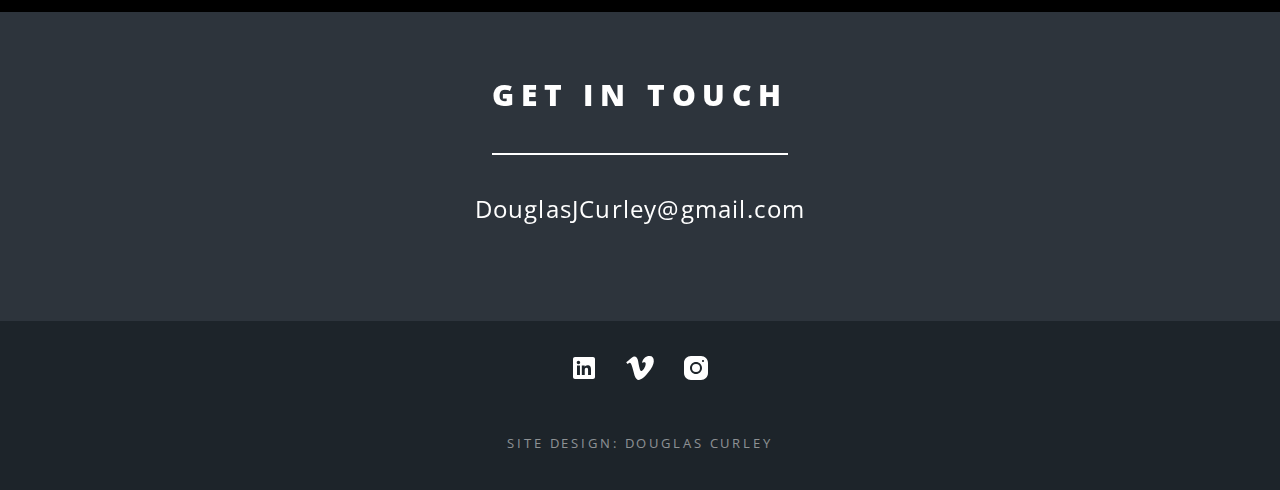
==== commit 908bdbf8: "bio update" ====
--- a/index.html
+++ b/index.html
@@ -199,7 +199,7 @@
 					<header>
 						<h2>About Me</h2>
 					</header>
-					<p>I'm a Los Angeles based creative professional with over a decade of industry experience. I specializing in motion design, 2D &amp; 3D animation, toolkitting and compositing. I've worked in advertising, TV/Film trailers and promos, video games, sports and live events, and show packages/toolkits. I'm always happy to discuss new opportunities so don't hesitate to reach out!</p>
+					<p>I'm a Los Angeles based creative professional with over a decade of industry experience. I specialize in motion design, 2D &amp; 3D animation, toolkitting and compositing. I've worked in advertising, TV/film trailers and promos, video games, sports &amp; live events, and show packages/toolkits. Whether you need a senior animator or creative lead I can bring a lot of ideas and skill to your team, so don't hesitate to reach out!</p>
 				</div>
 				<a href="#contact" class="button style2 down anchored">Next</a>
 			</section>
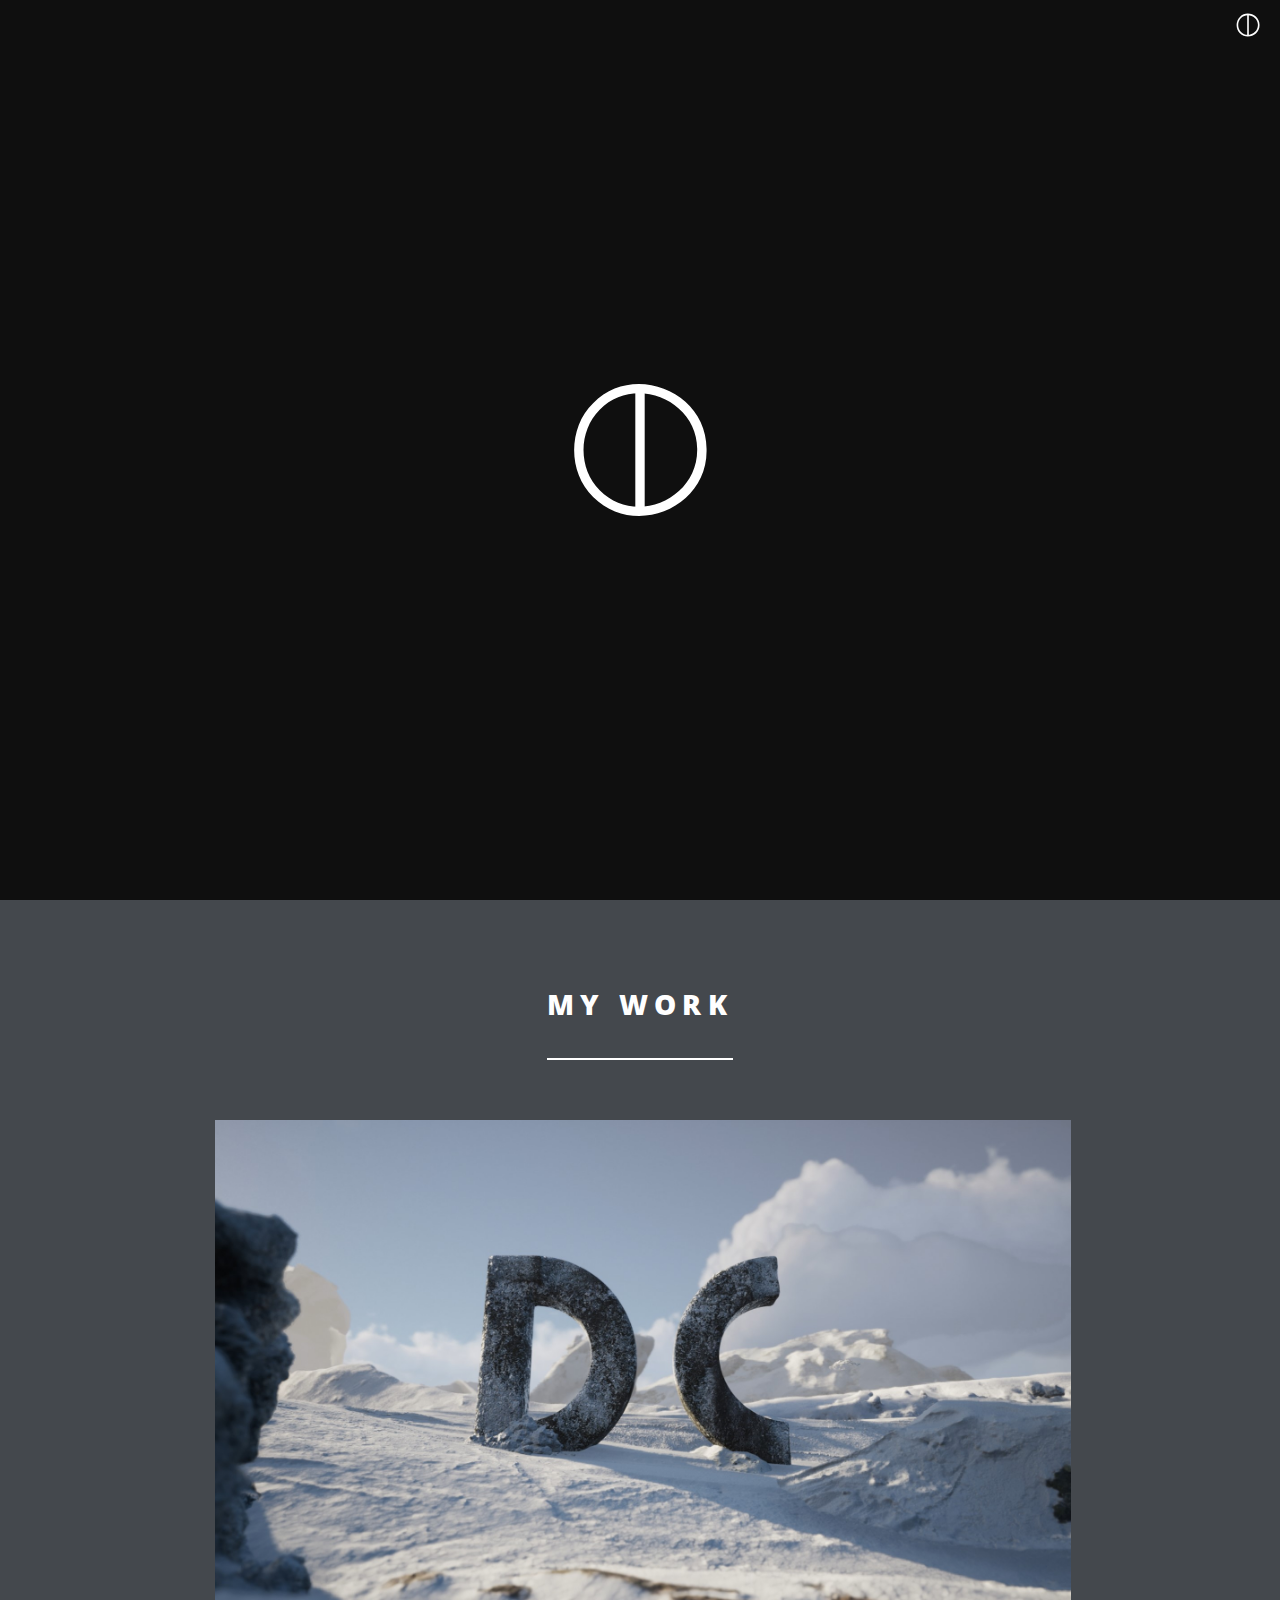
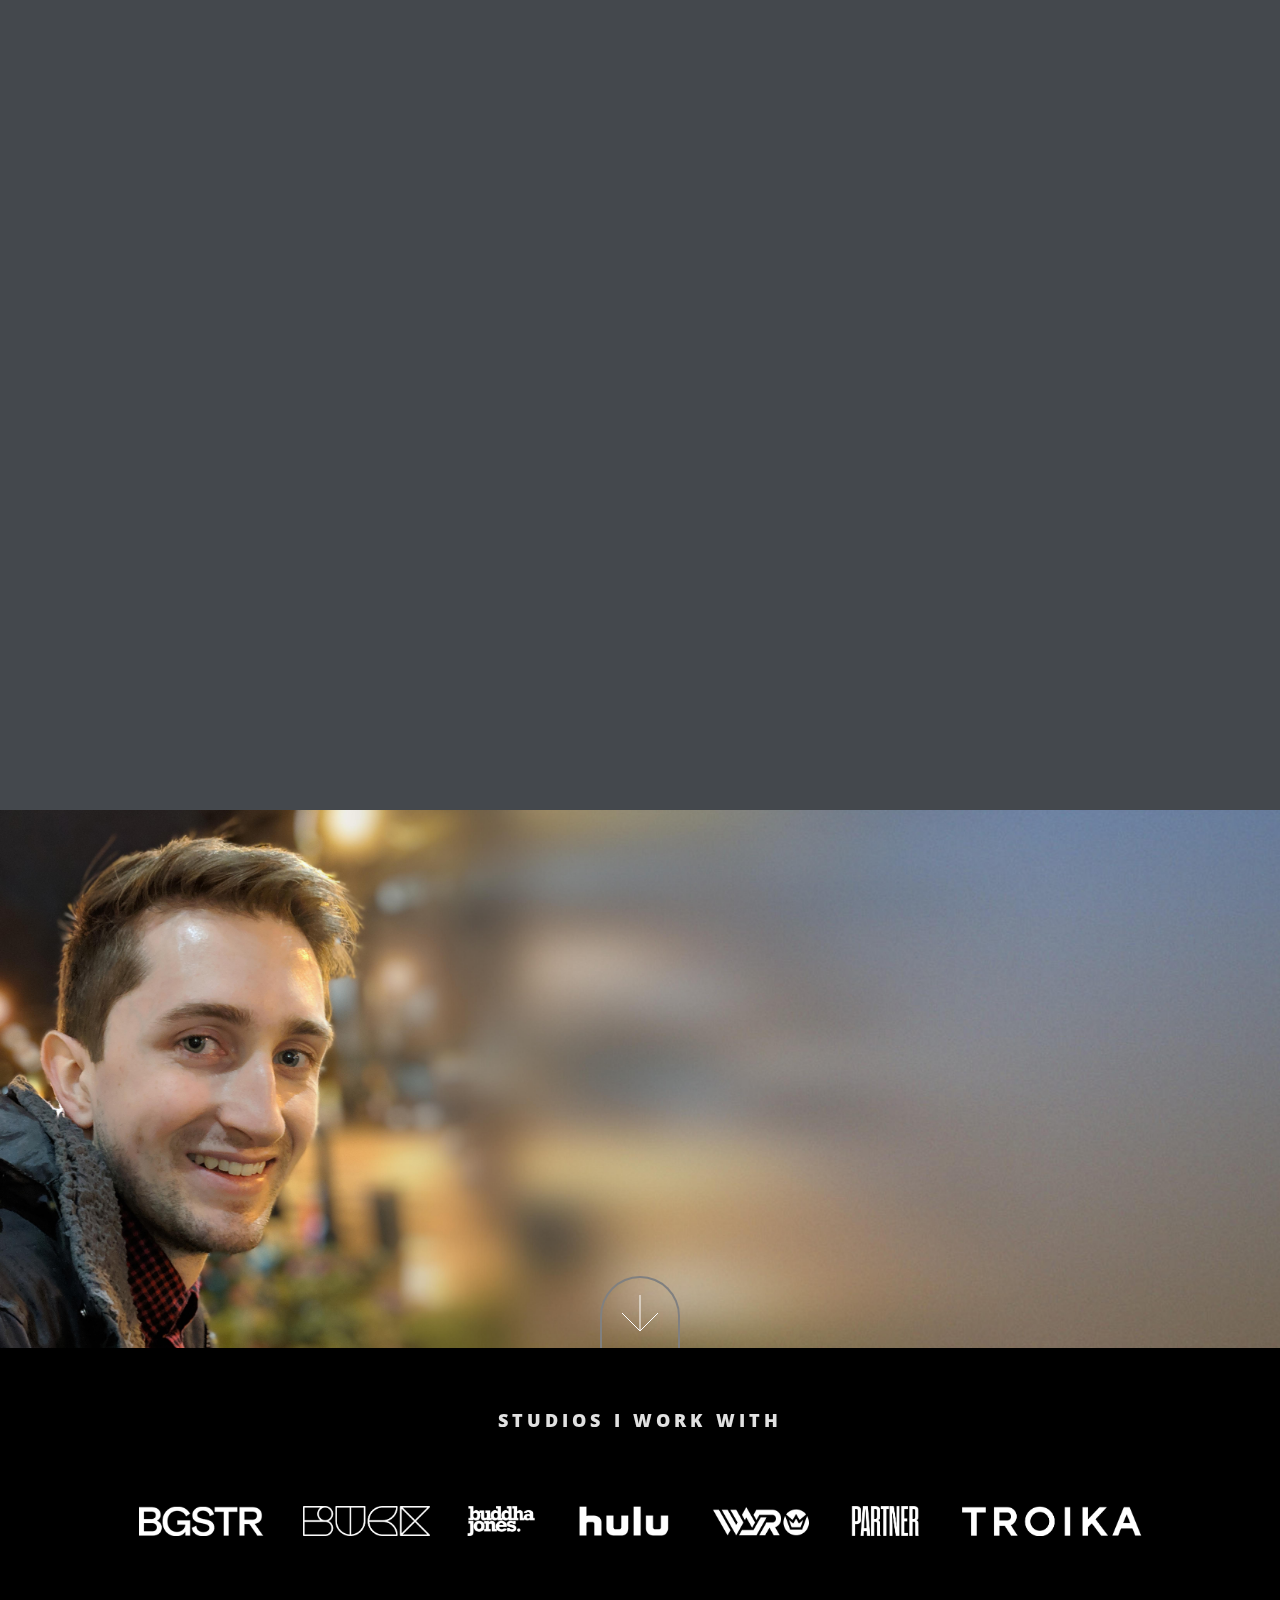
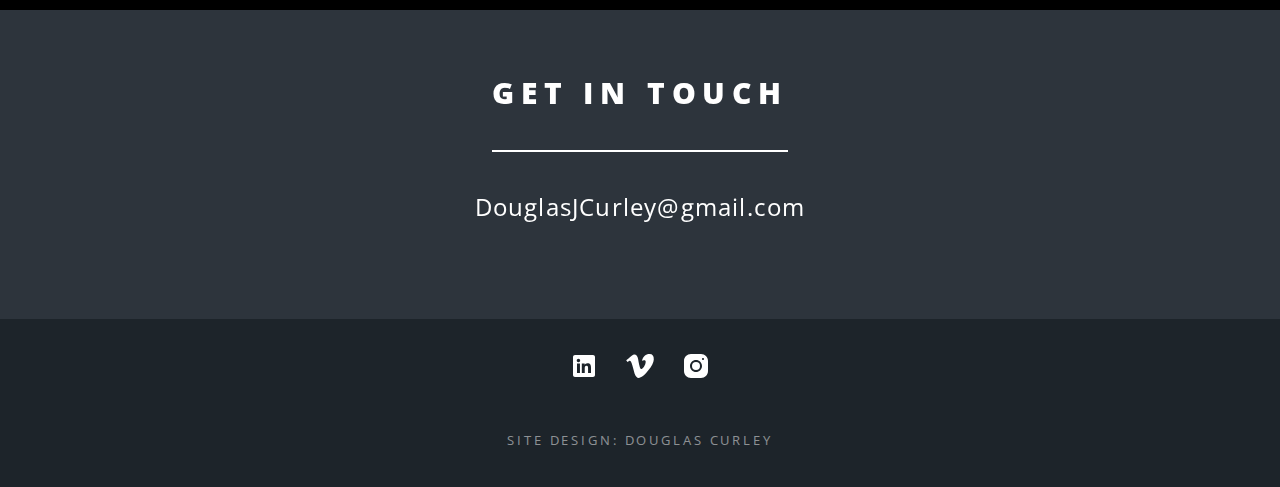
==== commit 883fbf2f: "2025 index update" ====
--- a/index.html
+++ b/index.html
@@ -62,7 +62,7 @@
 						<div class="overlay"></div></div>
 						<div class="inner">	
 							<h2>DOUGLAS CURLEY</h2>
-							<p>MOTION DESIGN | ANIMATION | CREATIVE DIRECTION</p>
+							<p>SENIOR MOTION DESIGNER | ART & ANIMATION DIRECTOR</p>
 						</div>
 						<a href="#work" class="more scrolly"></a>
 					</section>
@@ -91,9 +91,9 @@
 								
 							</article>
 							<article class="from-right">
-								<a href="https://vimeo.com/839327769" data-poptrox="vimeo,800x480" class="image fit"><img src="images/thumbs/PokemonGo.jpg" title="Pokémon GO Mega Evolution" alt=""/>
-								<div class="overlay">
-									<h5>Pokémon GO</br>Mega Evolution</h5>
+								<a href="https://www.youtube.com/watch?v=NIhbK4-ZdKA" data-poptrox="youtube,800x480" class="image fit"><img src="images/thumbs/RocketRacing.jpg" title="Rocket Racing Launch Trailer" alt=""/>
+								<div class="overlay">
+									<h5>Rocket Racing</br>Launch Trailer</h5>
 								</div></a>
 							</article>
 						<article class="from-left">
@@ -115,21 +115,21 @@
 								</div></a>
 							</article>
 							<article class="from-right">
-								<a href="https://vimeo.com/839326859" data-poptrox="vimeo,800x480" class="image fit"><img src="images/thumbs/mseries.jpg" title="Vizio M-Series" alt=""/>
-								<div class="overlay">
-									<h5>Vizio</br>M-Series</h5>
+								<a href="https://vimeo.com/839327769" data-poptrox="vimeo,800x480" class="image fit"><img src="images/thumbs/PokemonGo.jpg" title="Pokémon GO Mega Evolution" alt=""/>
+								<div class="overlay">
+									<h5>Pokémon GO</br>Mega Evolution</h5>
 								</div></a>
 							</article>
 							
 							<article class="from-left">
-								<a href="assets/videos/FFXIV_Cinemagraph.mp4" data-poptrox="iframe,800x480" class="image fit"><img src="images/thumbs/ffxiv-c.jpg" title="Final Fantasy XIV Cinemagraph" alt="" /><div class="overlay">
-									<h5>Final Fantasy XIV</br>Cinemagraph</h5>
-								</div></a>
-							</article>
-							<article class="from-right">
-								<a href="https://www.youtube.com/watch?v=hCMxiSH1Otw&list=PLrFWly2wJzL6DCI0avioUiokaD8RwMmsw&index=1" data-poptrox="youtube,800x480" class="image fit"><img src="images/thumbs/ffxiv.jpg" title="Final Fantasy XIV Starter Guide Series Opens" alt=""/>
-								<div class="overlay">
-									<h5>Final Fantasy XIV</br>Starter Guide Series Opens</h5>
+								<a href="assets/videos/4-Things.mp4" data-poptrox="iframe,800x480" class="image fit"><img src="images/thumbs/4-things.jpg" title="Final Fantasy XIV Dawntrail" alt="" /><div class="overlay">
+									<h5>Final Fantasy XIV</br>Dawntrail</h5>
+								</div></a>
+							</article>
+							<article class="from-right">
+								<a href="https://www.youtube.com/watch?v=mcvLKldPM08" data-poptrox="youtube,800x480" class="image fit"><img src="images/thumbs/28years.jpg" title="28 Years Later Trailer" alt=""/>
+								<div class="overlay">
+									<h5>28 Years Later</br>Trailer</h5>
 								</div></a>
 							</article>
 							<article class="from-left">
@@ -199,7 +199,7 @@
 					<header>
 						<h2>About Me</h2>
 					</header>
-					<p>I'm a Los Angeles based creative professional with over a decade of industry experience. I specialize in motion design, 2D &amp; 3D animation, toolkitting and compositing. I've worked in advertising, TV/film trailers and promos, video games, sports &amp; live events, and show packages/toolkits. Whether you need a senior animator or creative lead I can bring a lot of ideas and skill to your team, so don't hesitate to reach out!</p>
+					<p>I'm a Los Angeles based creative professional with over a decade of industry experience. I specialize in motion design, 2D &amp; 3D animation, toolkitting and compositing. Past projects include TV/film trailers and promos, video games, sports &amp; live events, and show packages/toolkits. Whether you need a senior animator or creative lead I can bring a lot of ideas and skill to your team, so don't hesitate to reach out!</p>
 				</div>
 				<a href="#contact" class="button style2 down anchored">Next</a>
 			</section>
@@ -212,10 +212,12 @@
 						
 								<a href="https://www.bgstr.com/"> <img src="images/BGSTR.png" alt="BGSTR"></a>
 								<a href="https://www.buck.co"> <img src="images/Buck.png" alt="BUCK"></a>
-								<a href="https://www.movingcolour.tv"> <img src="images/MovingColour.png" alt="Moving Colour"></a>
+								<a href="https://www.buddha-jones.com/"> <img src="images/BuddhaJones.png" alt="Buddha Jones"></a>
+								<a href="https://www.hulu.com/"> <img src="images/hulu.png" alt="Hulu"></a>
+								<a href="https://www.weareroyale.com"> <img src="images/WAR.png" alt="We Are Royale"></a>
 								<a href="https://www.thisispartner.com/"> <img src="images/partner.png" alt="Partner"></a>
 								<a href="https://www.troika.tv/"> <img src="images/Troika.png" alt="Troika"></a>
-								<a href="https://www.weareroyale.com"> <img src="images/WAR.png" alt="We Are Royale"></a>
+
 								
 					  </div>	 
 						
--- a/assets/css/main.css
+++ b/assets/css/main.css
@@ -5354,7 +5354,7 @@
 		@media screen and (max-width: 2160px) {
 
 			#studios img {
-				max-height: 70px;
+				max-height: 67px;
 			}
 
 		}
@@ -5362,7 +5362,7 @@
 		@media screen and (max-width: 1280px) {
 
 			#studios img {
-				max-height: 65px;
+				max-height: 62px;
 			}
 
 		}
@@ -5378,7 +5378,7 @@
 		@media screen and (max-width: 736px) {
 
 			#studios img {
-				max-height: 75px;
+				max-height: 50px;
 			}
 
 				
